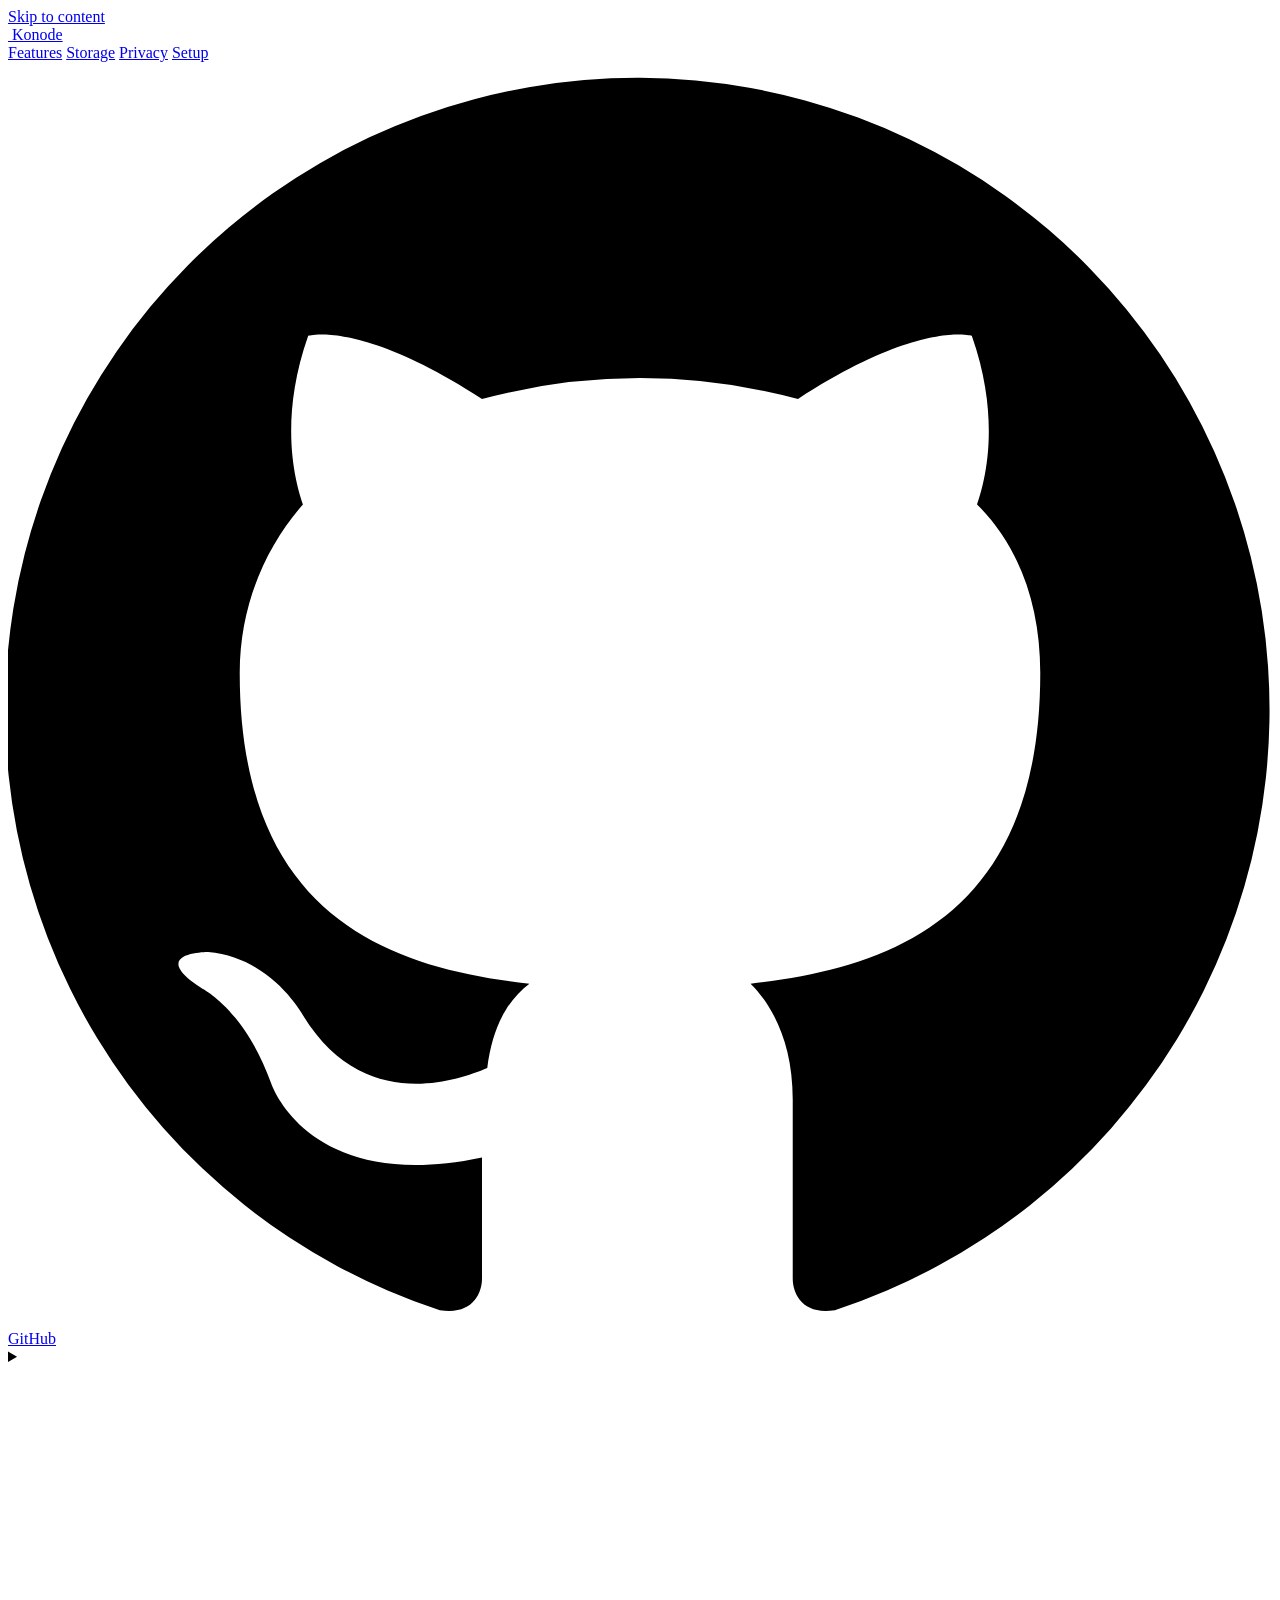
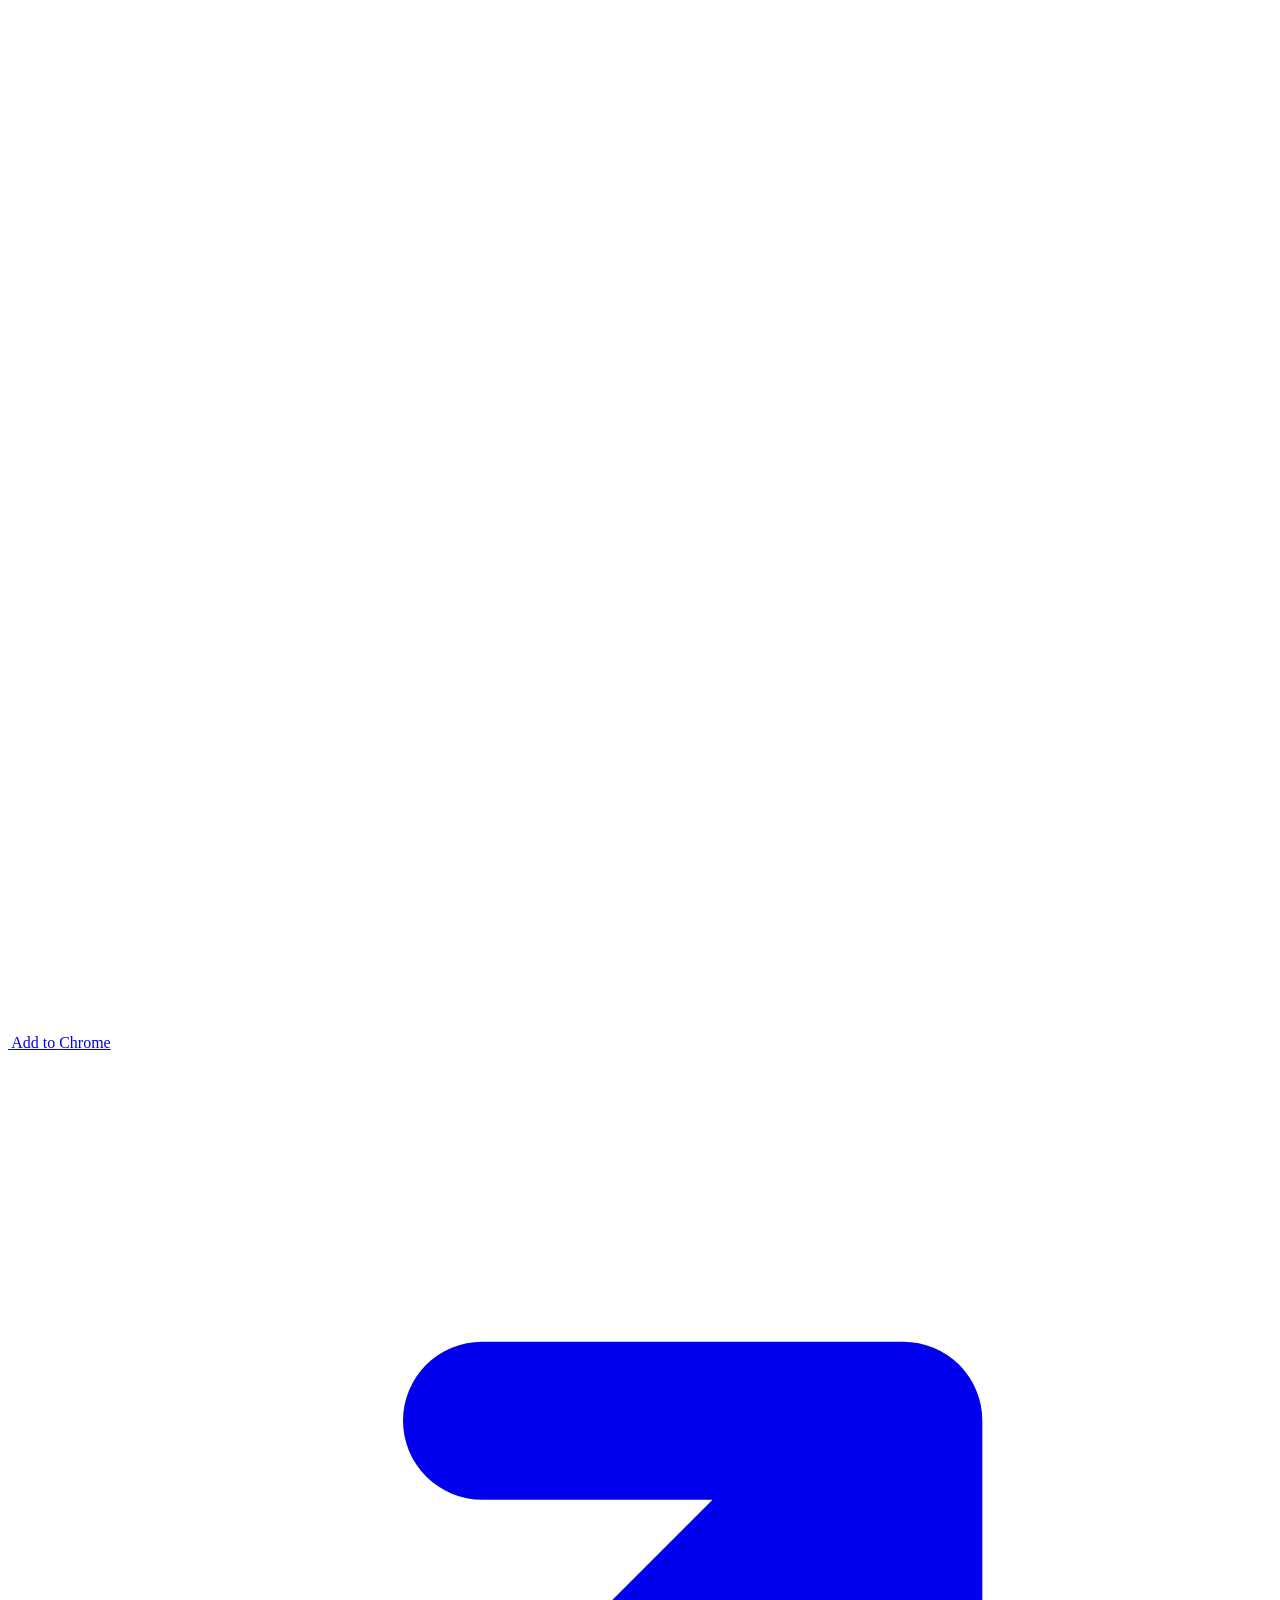
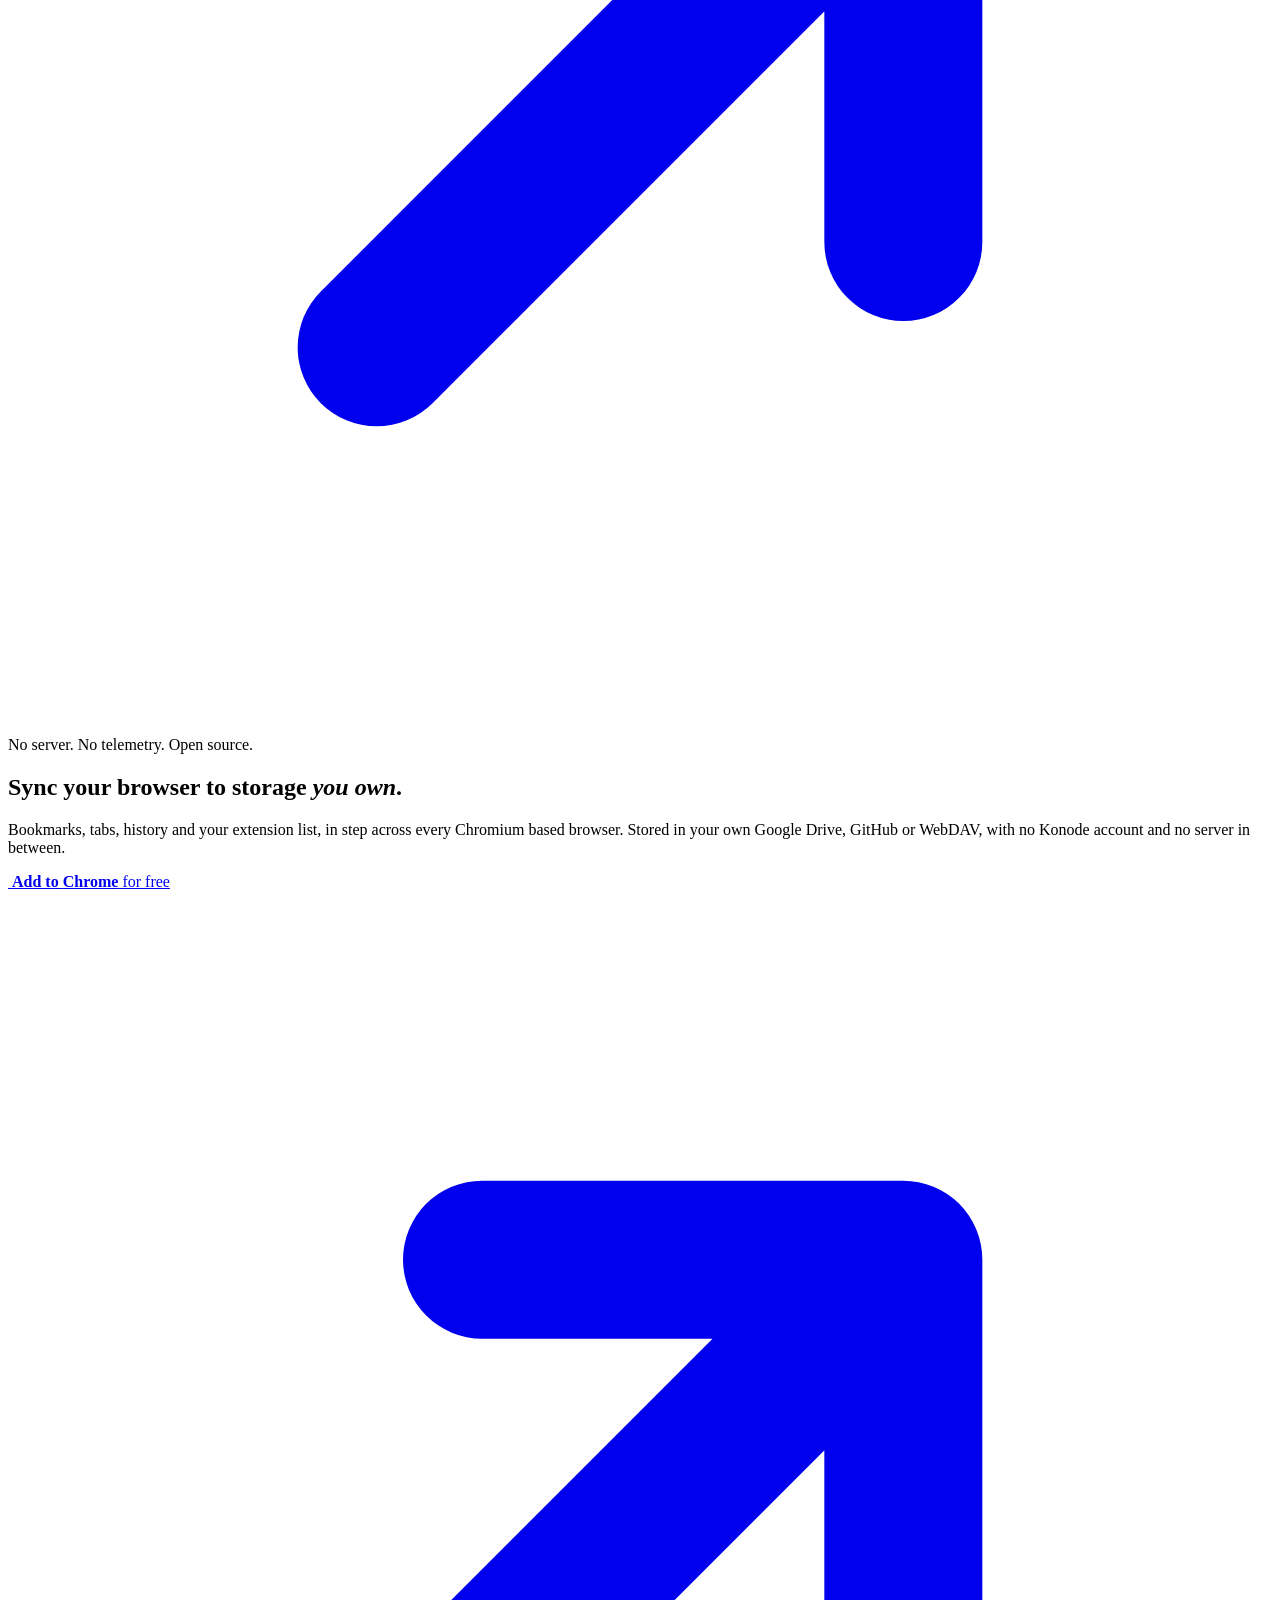
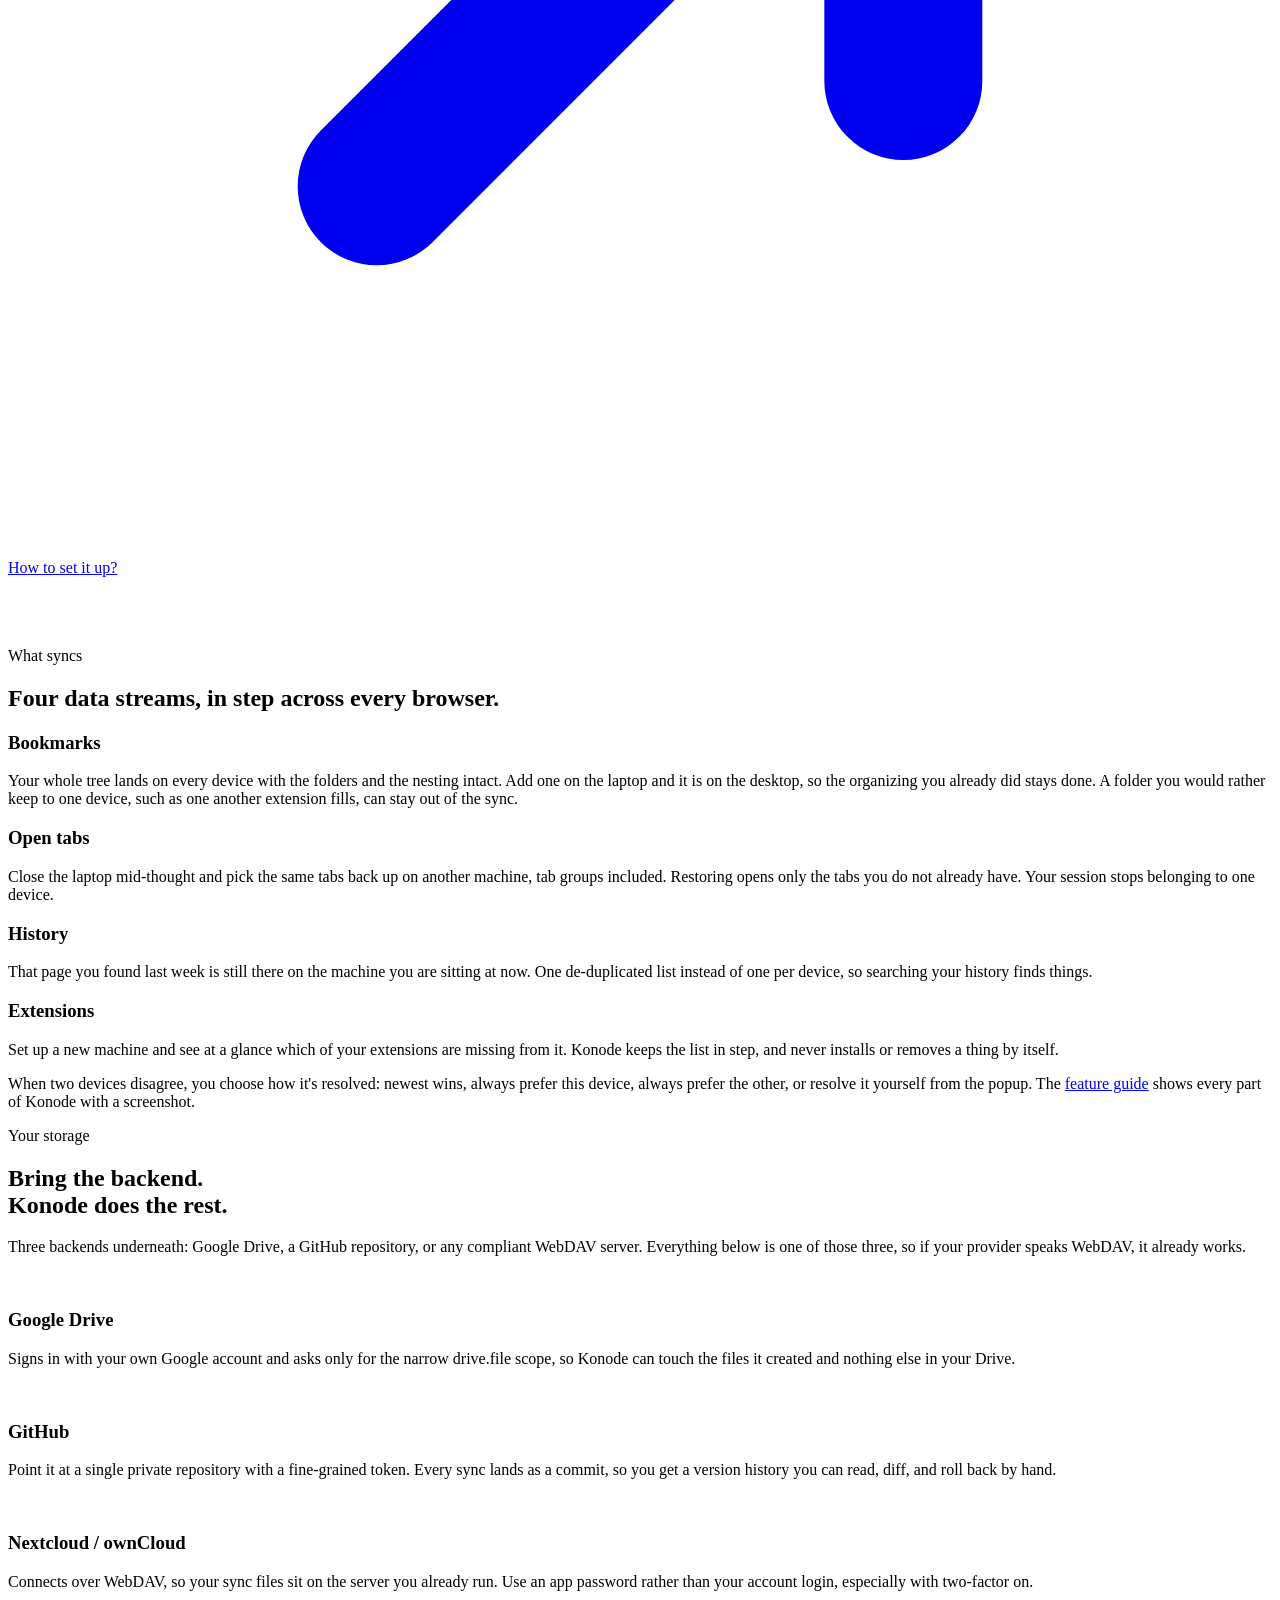
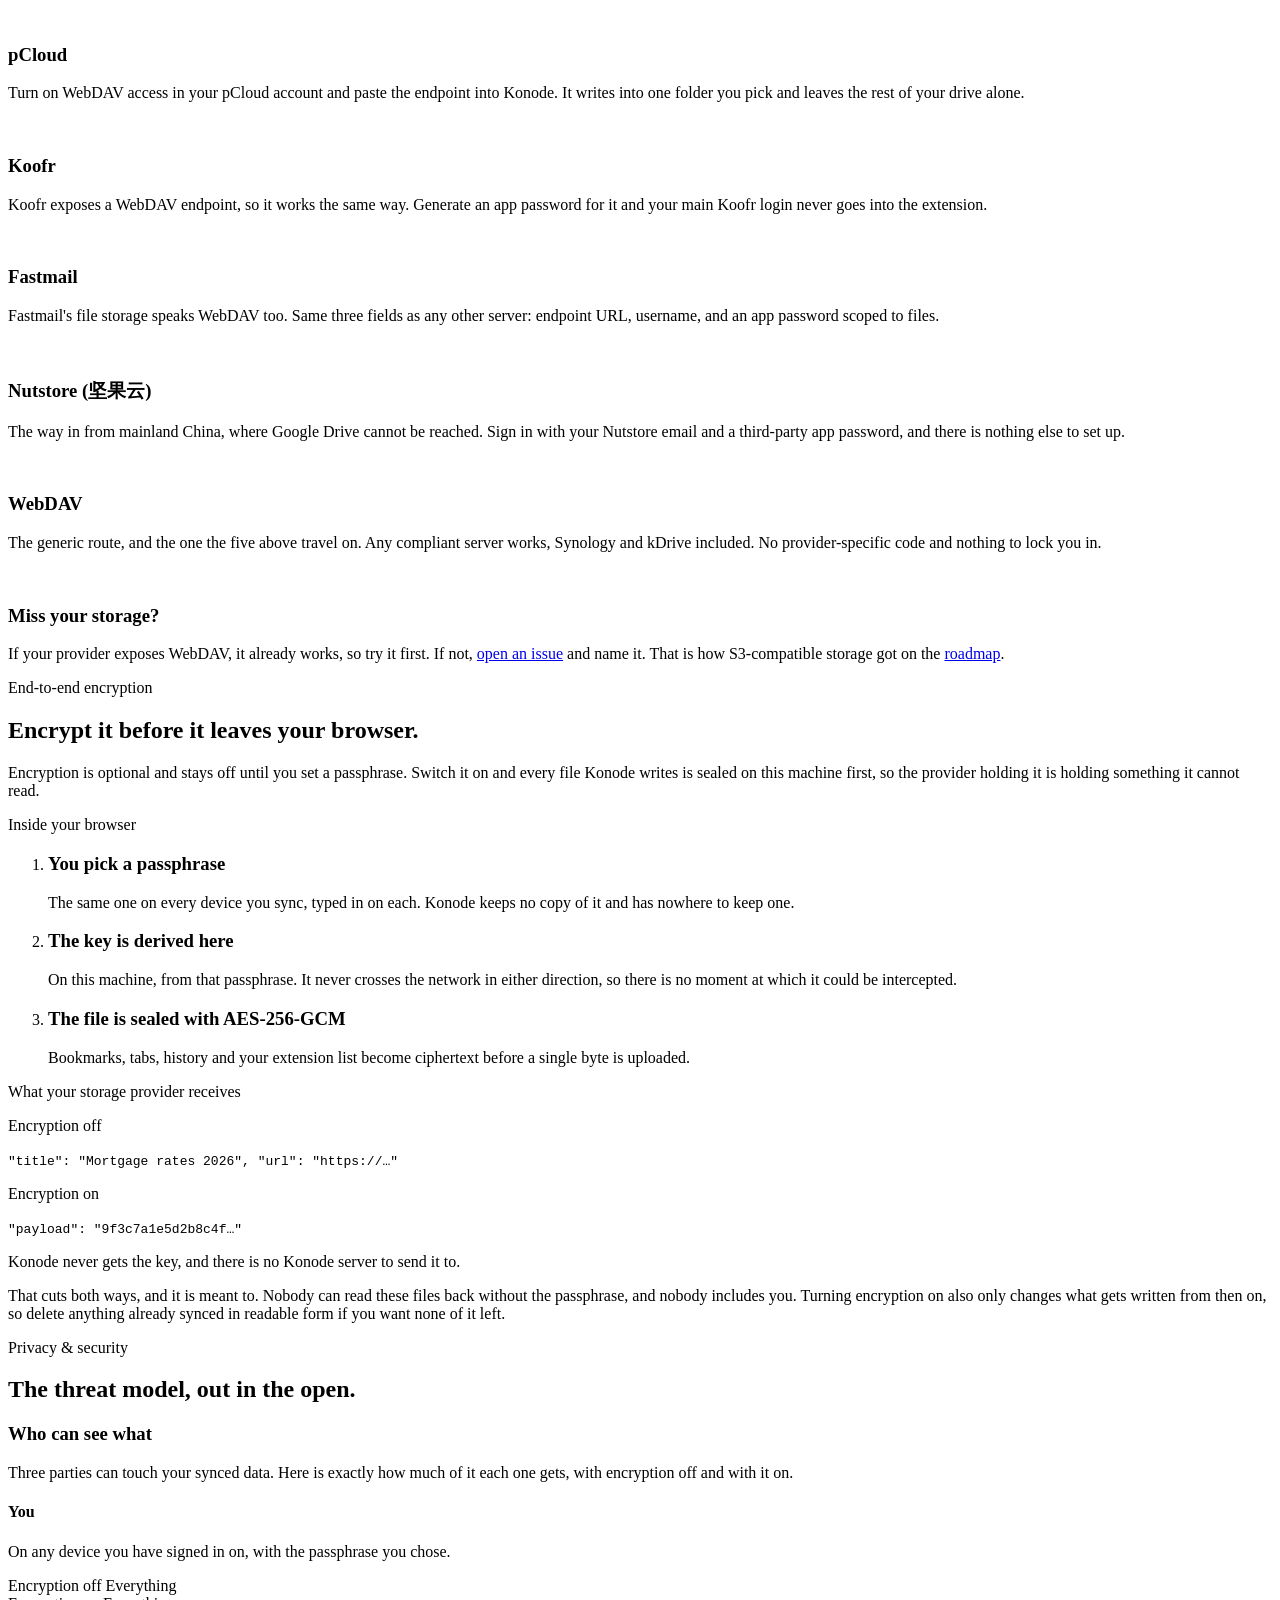
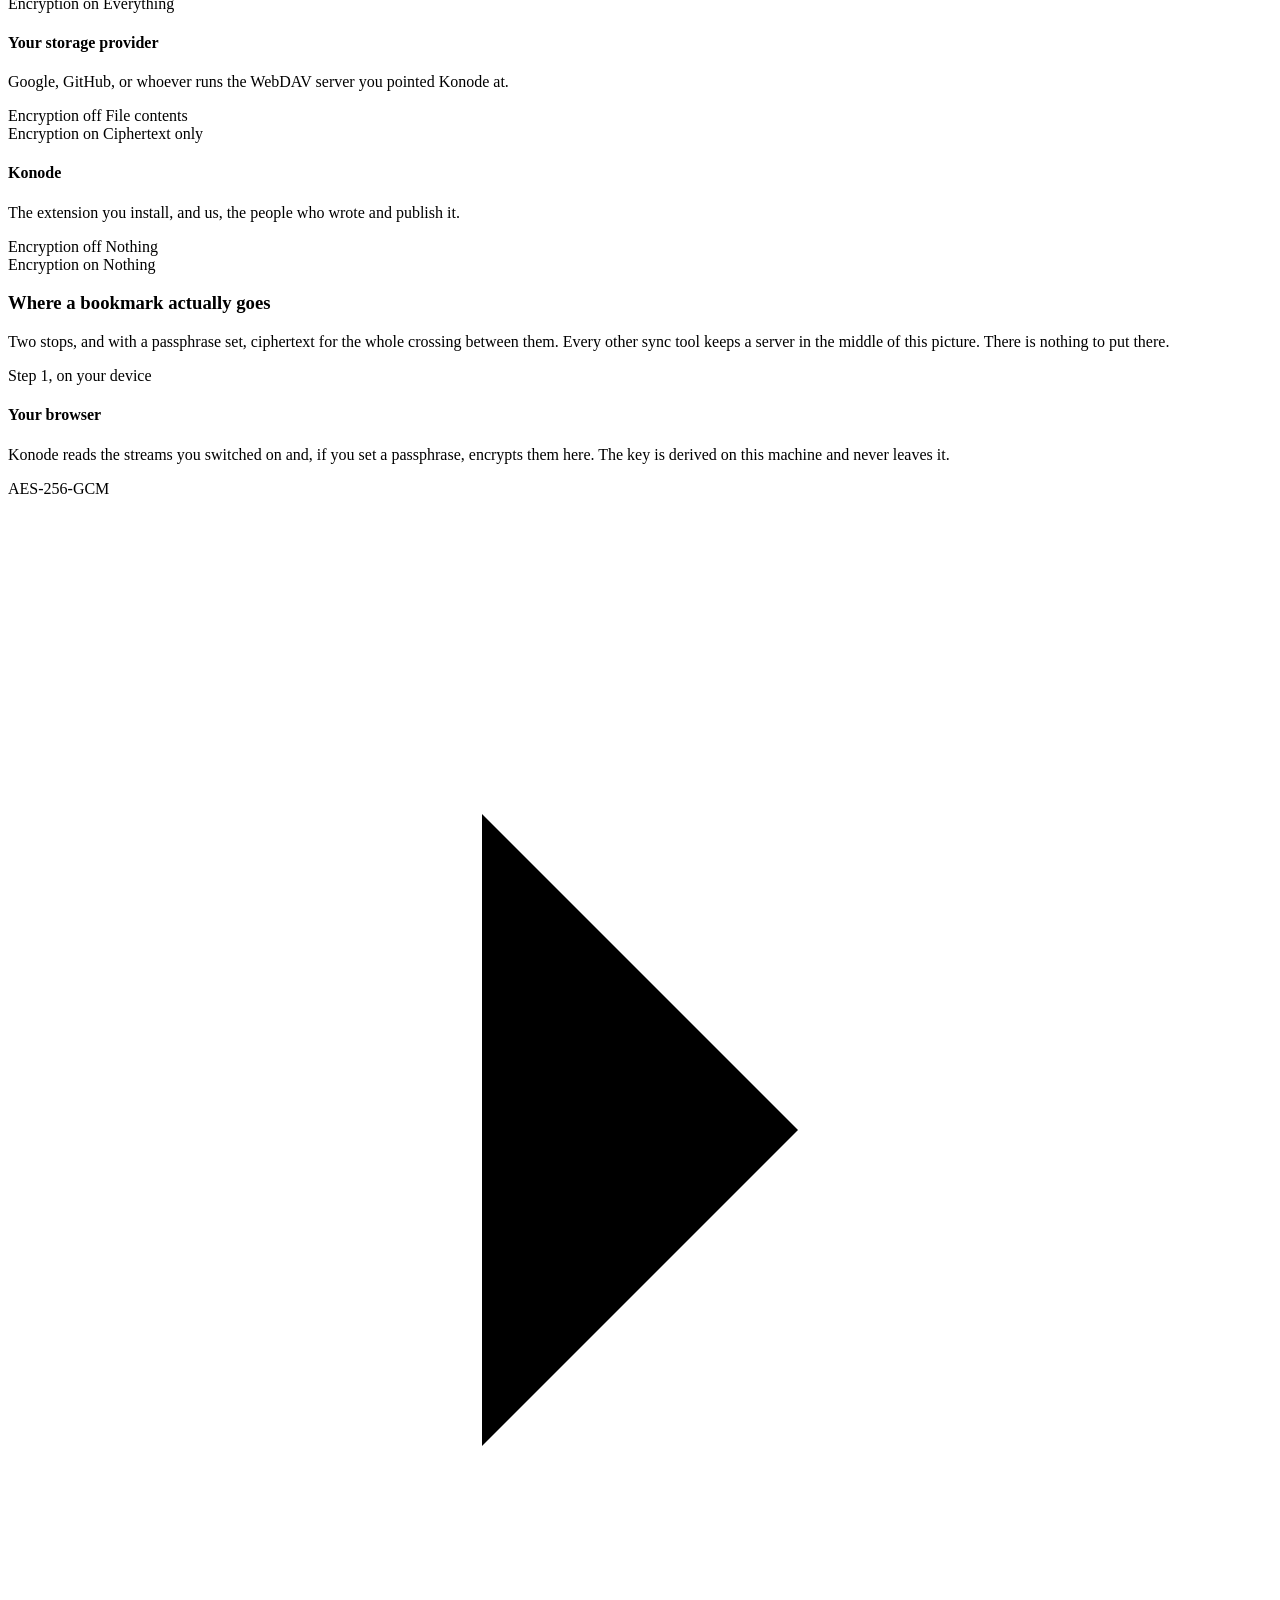
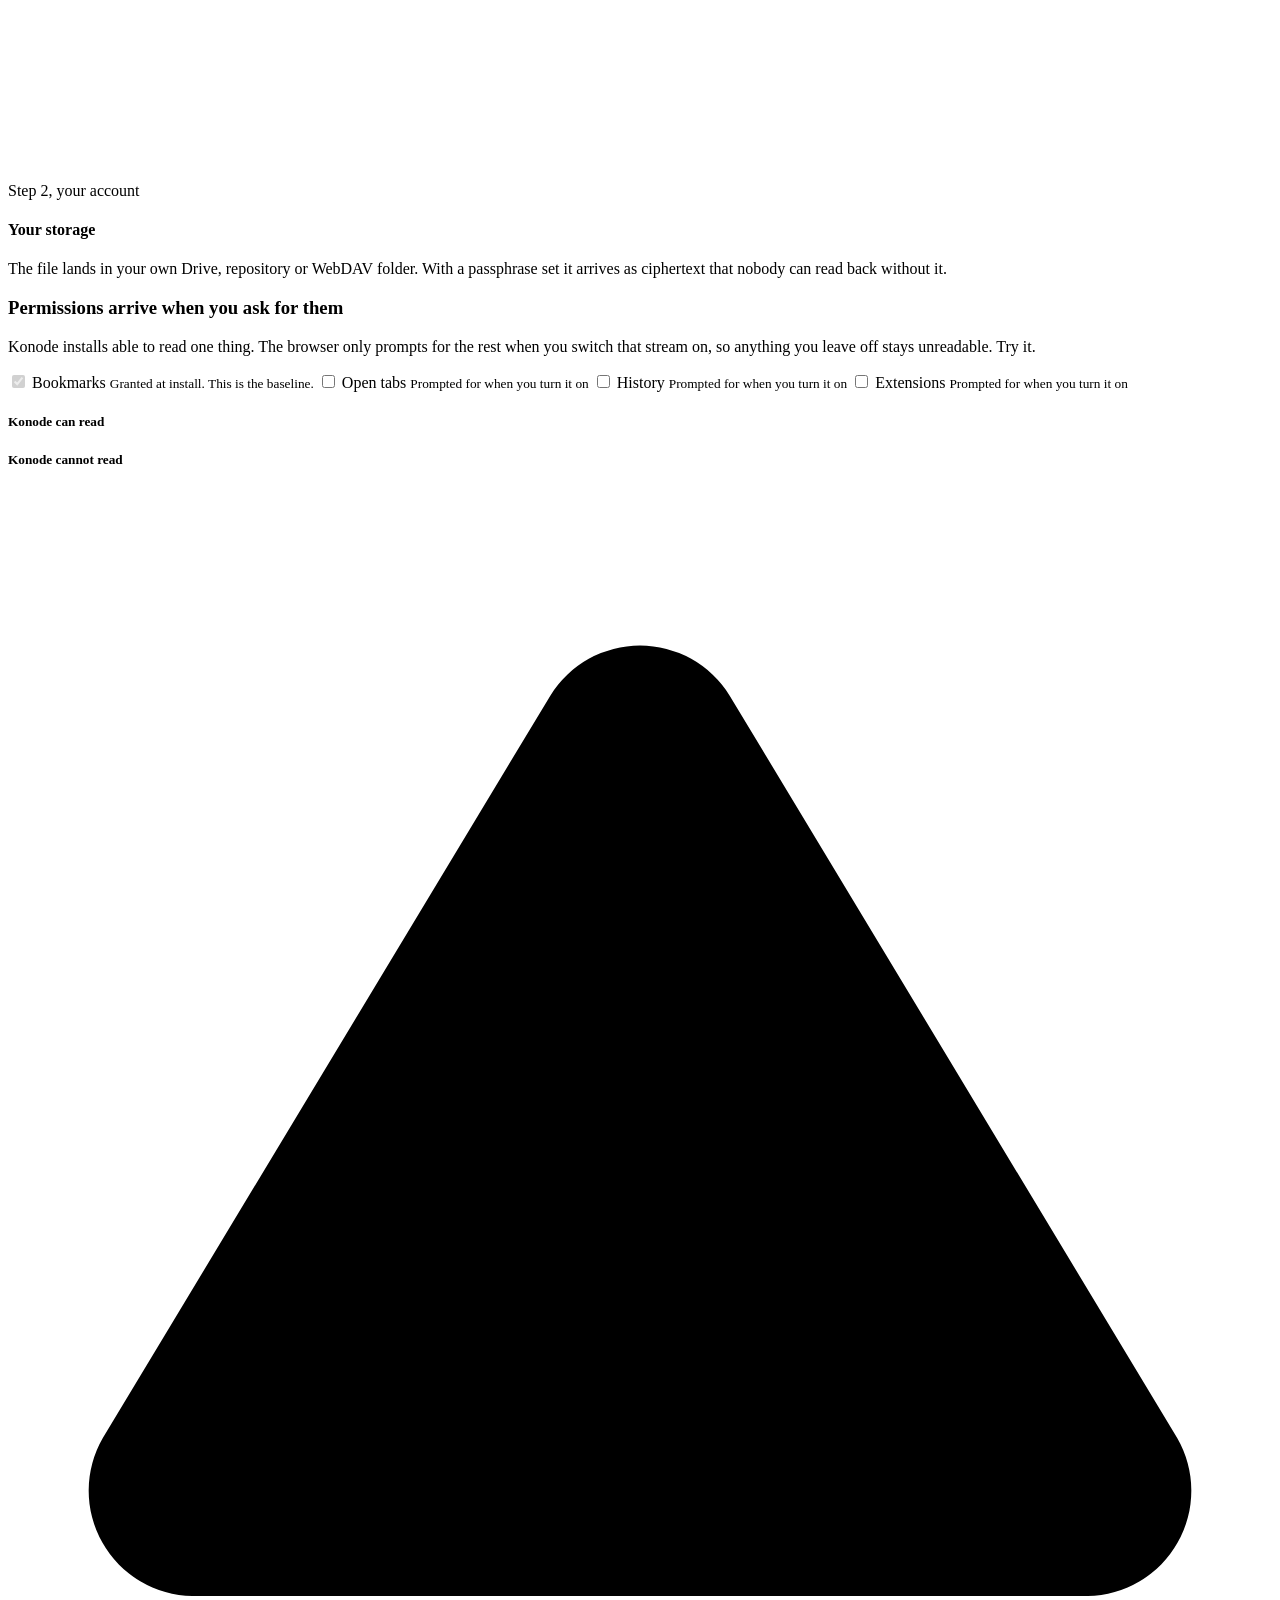
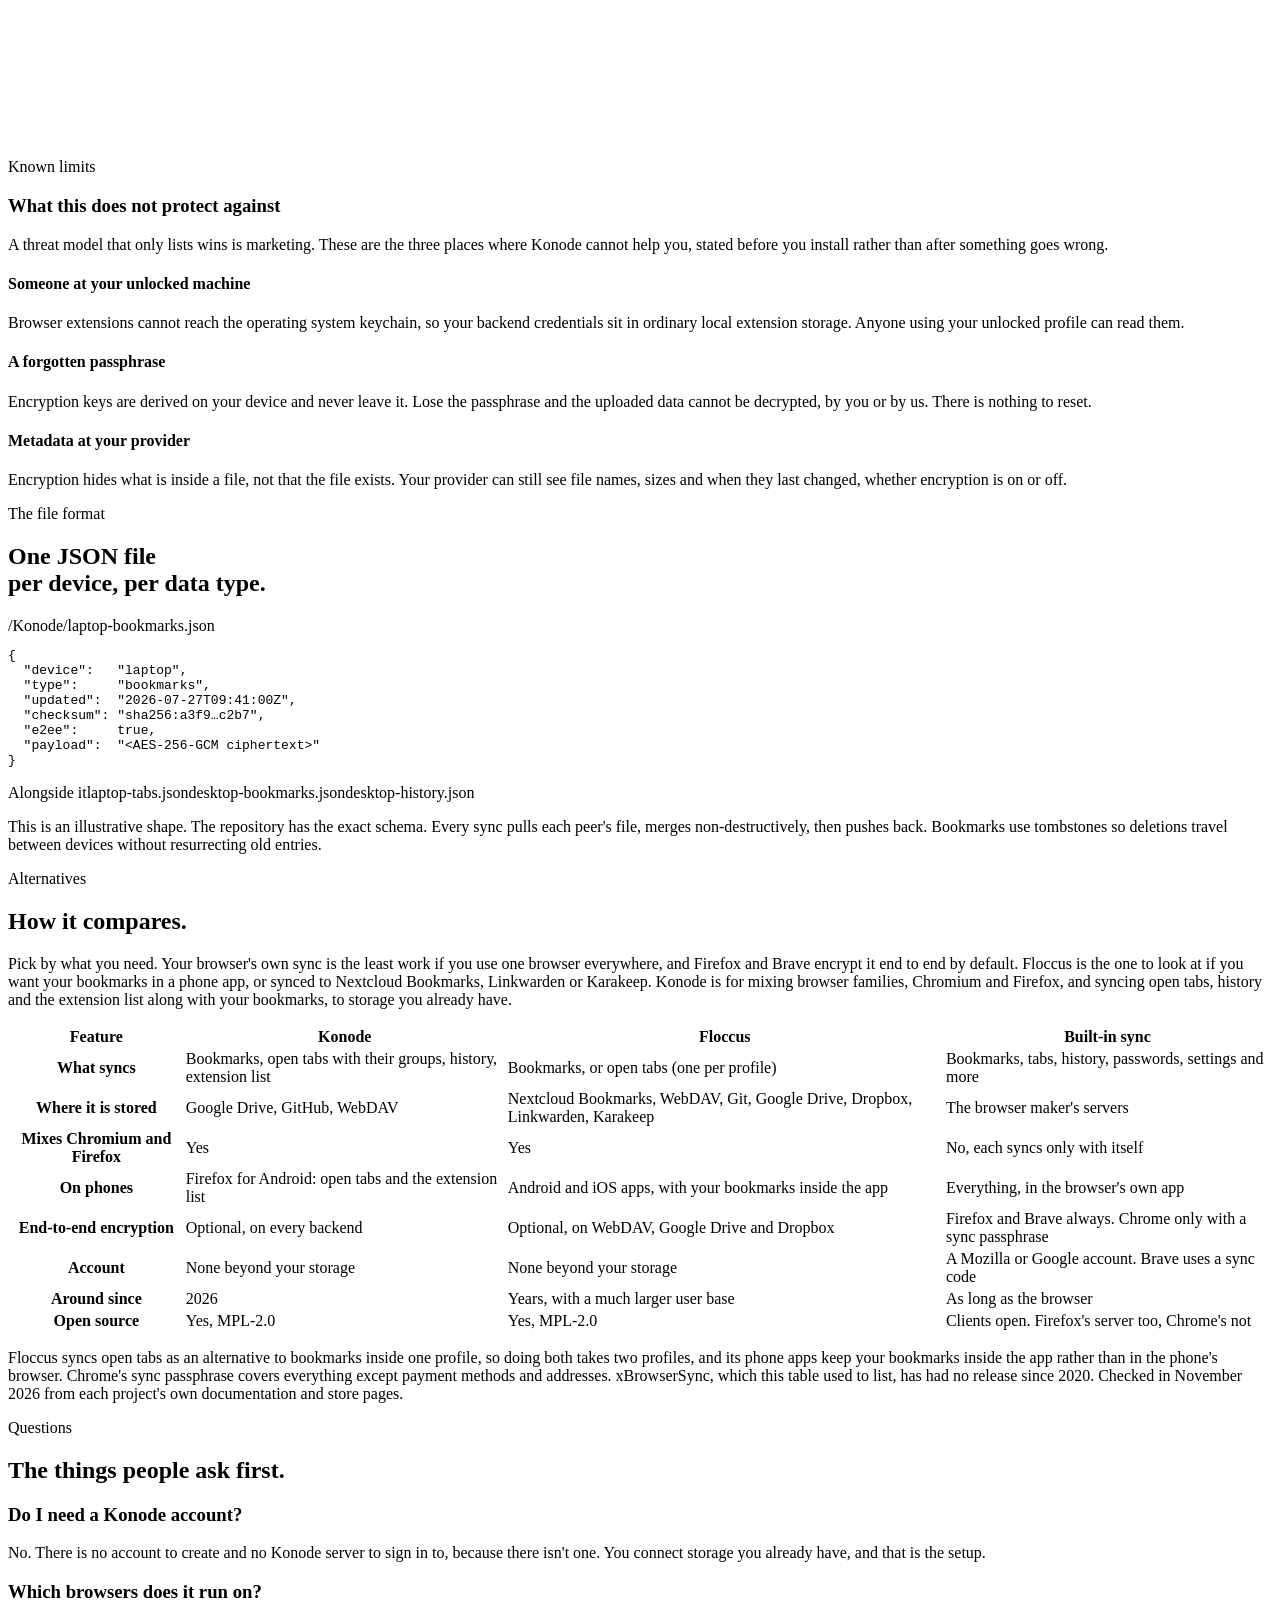
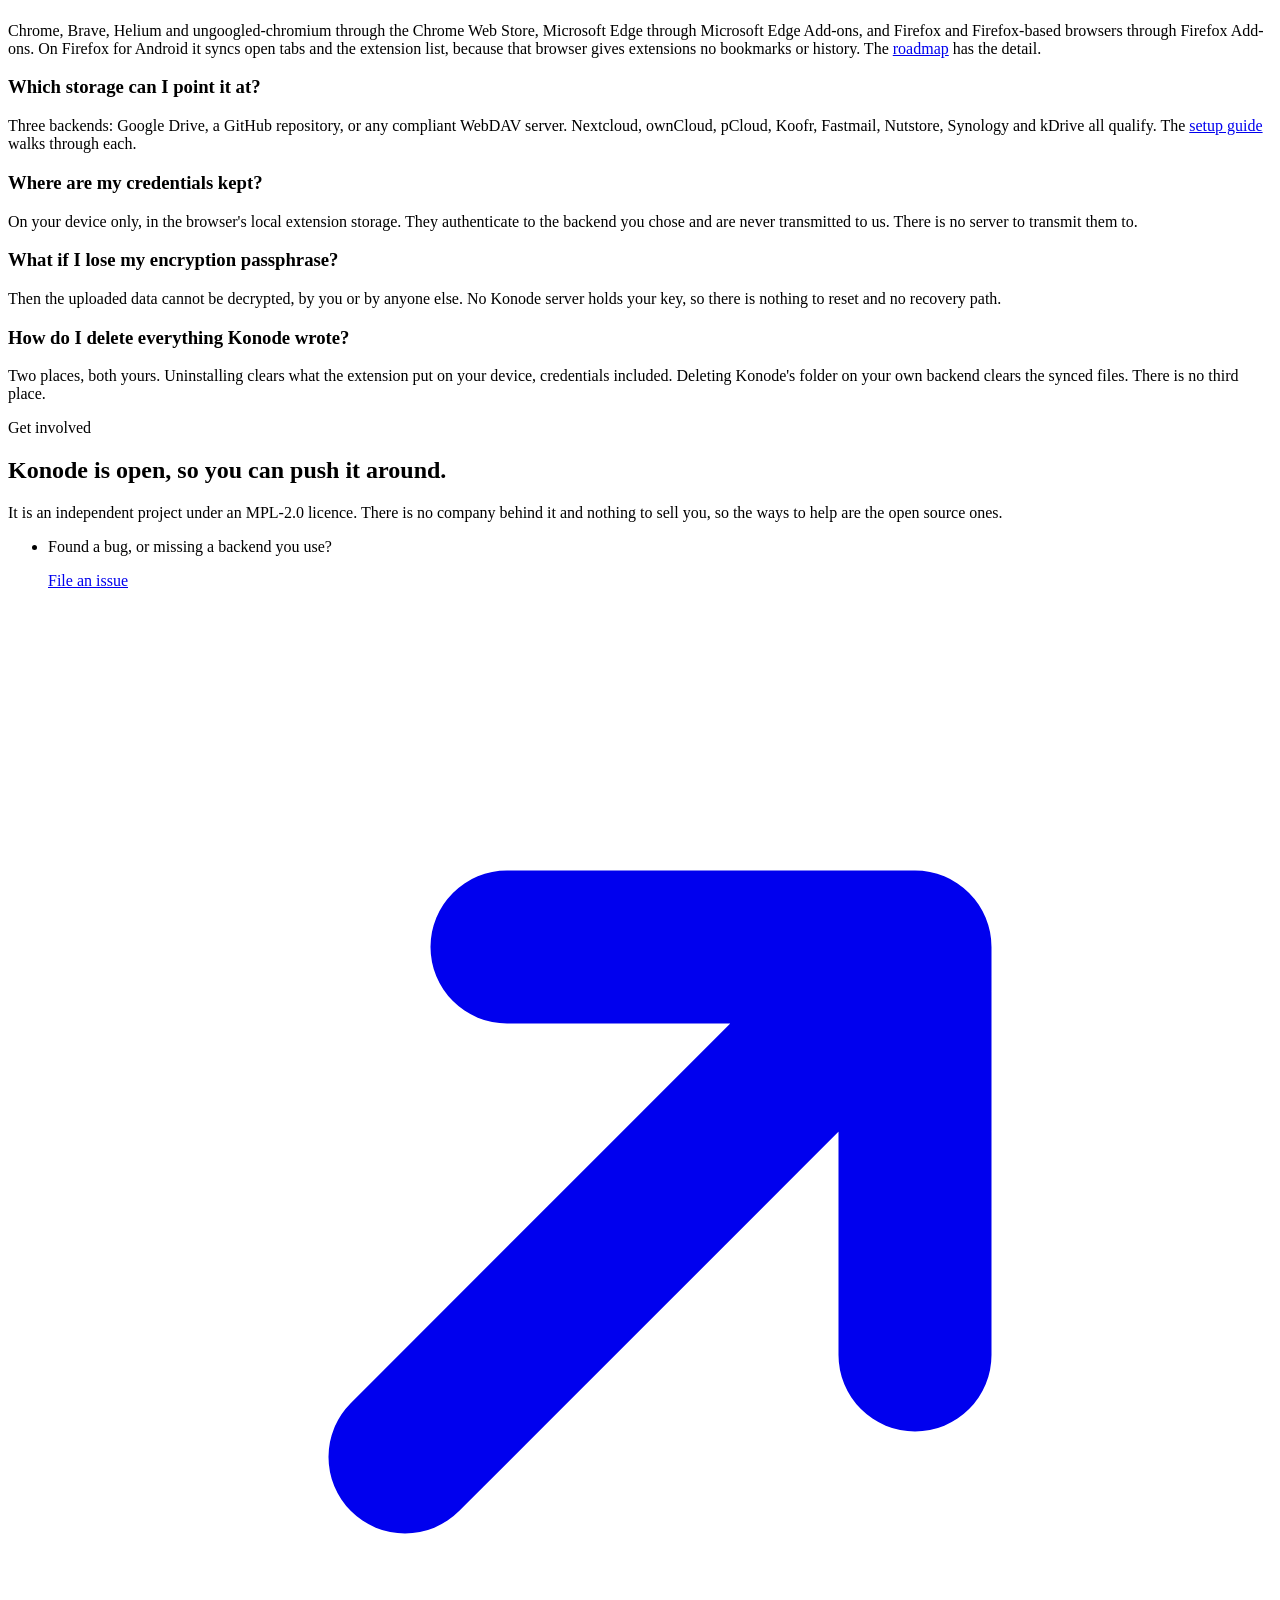
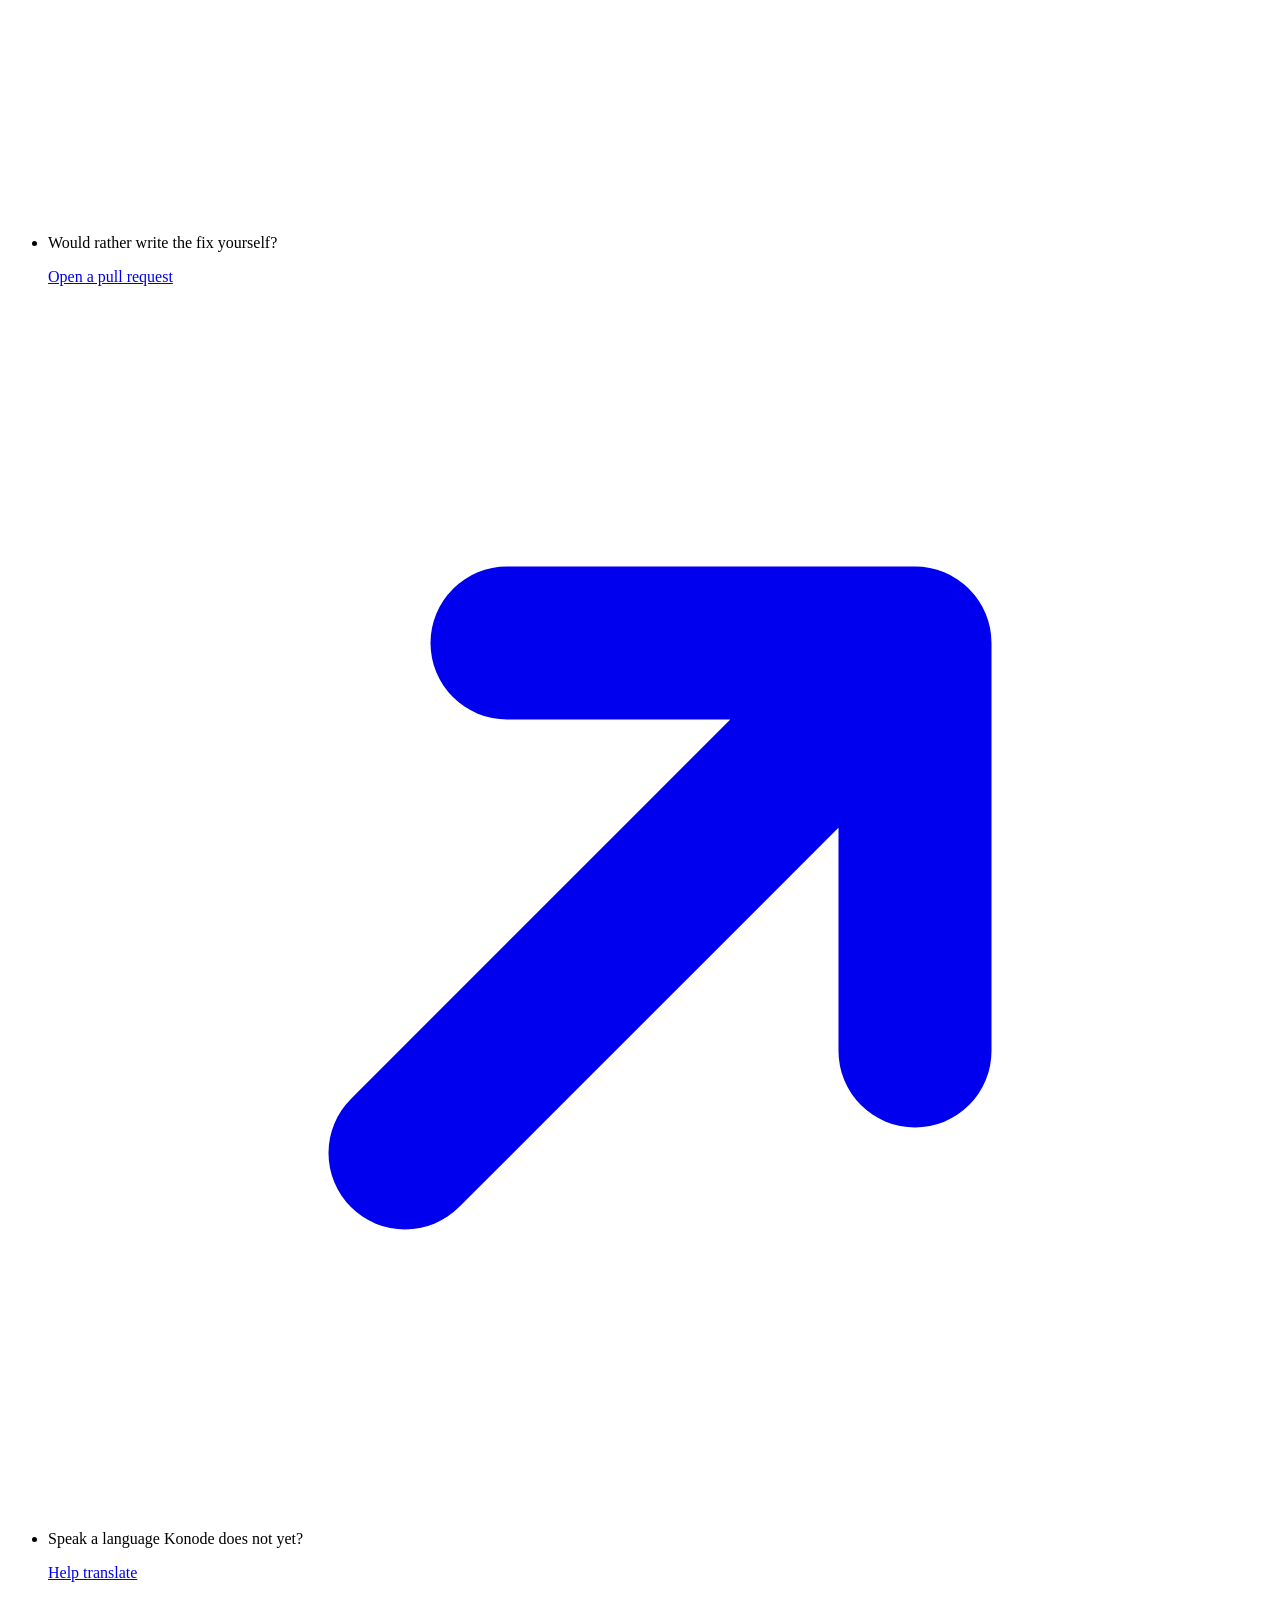
==== index.html @ ddb784b3 "feat(site): a browser compatibility page, generated from COMPATIBILITY.md compatibility.html shows, " ====
<!doctype html>
<html lang="en">
<head>
  <meta charset="utf-8" />
  <meta name="viewport" content="width=device-width, initial-scale=1" />
  <title>Konode | Privacy-first browser sync to your own storage</title>
  <meta name="description" content="Konode keeps bookmarks, open tabs, history and your extension list in step across every browser, stored in your own Google Drive, GitHub repo or WebDAV server. No server. No telemetry. Open source." />
  <link rel="canonical" href="https://konode.org/" />
  <link rel="icon" href="icon.svg?v=2" type="image/svg+xml" />
  <link rel="icon" href="icon128.png?v=2" sizes="128x128" />
  <link rel="apple-touch-icon" href="icon128.png?v=2" />
  <meta name="theme-color" content="#f7f8fa" />
  <link rel="preload" href="fonts/schibsted-grotesk-latin.woff2" as="font" type="font/woff2" crossorigin />
  <link rel="preload" href="fonts/jetbrains-mono-latin.woff2" as="font" type="font/woff2" crossorigin />
  <link rel="stylesheet" href="tokens.css?v=4" />
  <link rel="stylesheet" href="header.css?v=3" />
  <link rel="stylesheet" href="style.css?v=3" />

  <meta property="og:type" content="website" />
  <meta property="og:site_name" content="Konode" />
  <meta property="og:url" content="https://konode.org/" />
  <meta property="og:title" content="Konode | Privacy-first browser sync to your own storage" />
  <meta property="og:description" content="Bookmarks, tabs, history and extensions, synced across your browsers to your own Google Drive, GitHub or WebDAV. No server, no telemetry, open source." />
  <meta property="og:image" content="https://konode.org/og.png?v=1" />
  <meta property="og:image:width" content="1200" />
  <meta property="og:image:height" content="630" />
  <meta property="og:image:type" content="image/png" />
  <meta property="og:image:alt" content="Konode. Sync your browser to storage you own." />
  <meta name="twitter:card" content="summary_large_image" />

  <script type="application/ld+json">
  {
    "@context": "https://schema.org",
    "@type": "SoftwareApplication",
    "name": "Konode",
    "applicationCategory": "BrowserApplication",
    "operatingSystem": "Chrome, Brave, Edge, Chromium, Firefox",
    "description": "Browser extension that syncs bookmarks, open tabs, history, and the installed-extension list to storage you own: Google Drive, a GitHub repository, or any WebDAV server. No account, no server, no telemetry. Optional AES-256-GCM end-to-end encryption.",
    "url": "https://konode.org/",
    "downloadUrl": "https://chromewebstore.google.com/detail/konode/mmlfiiimnpnjcjhhbldenpcmnibedkfa",
    "license": "https://www.mozilla.org/en-US/MPL/2.0/",
    "isAccessibleForFree": true,
    "offers": { "@type": "Offer", "price": "0", "priceCurrency": "USD" },
    "author": { "@type": "Organization", "name": "Kōnabe Studio" }
  }
  </script>

  <script src="konode.js" defer></script>
</head>
<body>
  <a class="skip" href="#main">Skip to content</a>

  <header class="site-header">
    <a class="brand" href="/"><img src="icon.svg" alt="" /> Konode</a>

    <nav class="primary-nav" aria-label="Primary navigation">
      <a href="#features">Features</a>
      <a href="#storage">Storage</a>
      <a href="#privacy">Privacy</a>
      <a href="setup.html">Setup</a>
      <a href="https://github.com/konabe-studio/konode" target="_blank" rel="noopener noreferrer">
        <svg viewBox="0 0 24 24" aria-hidden="true"><path d="M12 .3a12 12 0 0 0-3.8 23.4c.6.1.8-.3.8-.6v-2.3c-3.3.7-4-1.4-4-1.4-.5-1.4-1.3-1.8-1.3-1.8-1.1-.7.1-.7.1-.7 1.2.1 1.8 1.2 1.8 1.2 1.1 1.8 2.8 1.3 3.5 1 .1-.8.4-1.3.8-1.6-2.7-.3-5.5-1.3-5.5-5.9 0-1.3.5-2.4 1.2-3.2-.1-.3-.5-1.5.1-3.2 0 0 1-.3 3.3 1.2a11.5 11.5 0 0 1 6 0c2.3-1.5 3.3-1.2 3.3-1.2.6 1.7.2 2.9.1 3.2.8.8 1.2 1.9 1.2 3.2 0 4.6-2.8 5.6-5.5 5.9.4.4.8 1.1.8 2.2v3.4c0 .3.2.7.8.6A12 12 0 0 0 12 .3Z"/></svg>
        GitHub
      </a>
    </nav>

    <details class="mobile-nav">
      <summary aria-label="Open navigation menu">
        <svg viewBox="0 0 24 24" fill="none" stroke-width="2" stroke-linecap="round" aria-hidden="true">
          <path d="M4 5h16" /><path d="M4 12h16" /><path d="M4 19h16" />
        </svg>
      </summary>
      <nav aria-label="Mobile navigation">
        <a class="m-install js-install" href="https://chromewebstore.google.com/detail/konode/mmlfiiimnpnjcjhhbldenpcmnibedkfa" target="_blank" rel="noopener noreferrer">Add to <span class="js-browser">Chrome</span> for free</a>
        <a href="#features">Features</a>
        <a href="#storage">Storage</a>
        <a href="#privacy">Privacy</a>
        <a href="features.html">Feature guide</a>
        <a href="setup.html">Setup</a>
        <a href="compatibility.html">Compatibility</a>
        <a href="#compare">Compare</a>
        <a href="#faq">FAQ</a>
        <a href="troubleshooting.html">Troubleshooting</a>
        <a href="roadmap.html">Roadmap</a>
        <a href="https://github.com/konabe-studio/konode" target="_blank" rel="noopener noreferrer">GitHub</a>
      </nav>
    </details>

    <a class="header-cta js-install"
       href="https://chromewebstore.google.com/detail/konode/mmlfiiimnpnjcjhhbldenpcmnibedkfa"
       target="_blank" rel="noopener noreferrer">
      <img class="js-browser-logo" src="assets/chrome.svg" alt="" />
      <span>Add to <span class="js-browser">Chrome</span></span>
      <svg class="ext" viewBox="0 0 16 16" fill="none" aria-hidden="true"><path d="M11.3333 10V4.66667H6M11.3333 4.66667L4.66667 11.3333" stroke="currentColor" stroke-width="2" stroke-linecap="round" stroke-linejoin="round"/></svg>
    </a>
  </header>

  <main id="main">

    <!-- ============================================================ hero -- -->
    <section class="hero">
      <div class="hero-grid" aria-hidden="true"></div>

      <div class="wrap">
        <div class="hero-copy">
          <p class="chip"><span class="dot"></span><span class="chip-text"><span>No server.</span> <span>No telemetry.</span> <span>Open source.</span></span></p>

          <div>
            <h1>Sync your browser to storage <em>you own</em>.</h1>
            <p class="hero-lead">
              Bookmarks, tabs, history and your extension list, in step across every
              <span class="js-browser-family">Chromium based</span> browser. Stored in
              your own Google Drive, GitHub or WebDAV, with no Konode account and no
              server in between.
            </p>
          </div>

          <div class="hero-actions">
            <a class="btn btn-primary js-install"
               href="https://chromewebstore.google.com/detail/konode/mmlfiiimnpnjcjhhbldenpcmnibedkfa"
               target="_blank" rel="noopener noreferrer">
              <img class="js-browser-logo" src="assets/chrome.svg" alt="" />
              <span><b>Add to <span class="js-browser">Chrome</span></b> for free</span>
              <svg class="ext" viewBox="0 0 16 16" fill="none" aria-hidden="true"><path d="M11.3333 10V4.66667H6M11.3333 4.66667L4.66667 11.3333" stroke="currentColor" stroke-width="2" stroke-linecap="round" stroke-linejoin="round"/></svg>
            </a>
            <a class="btn btn-secondary" href="setup.html">How to set it up?</a>
          </div>
        </div>
      </div>

      <!-- Dial plate. Three rings: big turns right, middle left, small right. -->
      <div class="dial" aria-hidden="true">
        <div class="ring ring-big">
          <span class="tile s1"><img src="assets/drive.svg" alt="" /></span>
          <span class="tile s2"><img src="assets/github.svg" alt="" /></span>
          <span class="tile s3"><img src="assets/nextcloud.svg" alt="" /></span>
          <span class="tile s4"><img src="assets/pcloud.svg" alt="" /></span>
          <span class="tile s5"><img src="assets/koofr.svg" alt="" /></span>
          <span class="tile s6"><img src="assets/fastmail.svg" alt="" /></span>
          <span class="tile s7"><img src="assets/webdav.svg" alt="" /></span>
          <span class="tile s8"><img src="icon.svg" alt="" /></span>
          <span class="tile s9"><img src="assets/drive.svg" alt="" /></span>
          <span class="tile s10"><img src="assets/github.svg" alt="" /></span>
          <span class="tile s11"><img src="assets/nextcloud.svg" alt="" /></span>
          <span class="tile s12"><img src="assets/pcloud.svg" alt="" /></span>
          <span class="tile s13"><img src="assets/koofr.svg" alt="" /></span>
          <span class="tile s14"><img src="assets/fastmail.svg" alt="" /></span>
          <span class="tile s15"><img src="assets/webdav.svg" alt="" /></span>
          <span class="tile s16"><img src="icon.svg" alt="" /></span>
        </div>

        <div class="ring ring-middle">
          <span class="tile s1"><img src="assets/pcloud.svg" alt="" /></span>
          <span class="tile s2"><img src="assets/webdav.svg" alt="" /></span>
          <span class="tile s3"><img src="icon.svg" alt="" /></span>
          <span class="tile s4"><img src="assets/drive.svg" alt="" /></span>
          <span class="tile s5"><img src="assets/fastmail.svg" alt="" /></span>
          <span class="tile s6"><img src="assets/github.svg" alt="" /></span>
          <span class="tile s7"><img src="assets/koofr.svg" alt="" /></span>
          <span class="tile s8"><img src="assets/nextcloud.svg" alt="" /></span>
          <span class="tile s9"><img src="assets/pcloud.svg" alt="" /></span>
          <span class="tile s10"><img src="assets/webdav.svg" alt="" /></span>
          <span class="tile s11"><img src="icon.svg" alt="" /></span>
          <span class="tile s12"><img src="assets/drive.svg" alt="" /></span>
          <span class="tile s13"><img src="assets/fastmail.svg" alt="" /></span>
          <span class="tile s14"><img src="assets/github.svg" alt="" /></span>
          <span class="tile s15"><img src="assets/koofr.svg" alt="" /></span>
          <span class="tile s16"><img src="assets/nextcloud.svg" alt="" /></span>
        </div>

        <div class="ring ring-small">
          <span class="tile s1"><img src="assets/koofr.svg" alt="" /></span>
          <span class="tile s2"><img src="icon.svg" alt="" /></span>
          <span class="tile s3"><img src="assets/fastmail.svg" alt="" /></span>
          <span class="tile s4"><img src="assets/webdav.svg" alt="" /></span>
          <span class="tile s5"><img src="assets/nextcloud.svg" alt="" /></span>
          <span class="tile s6"><img src="assets/drive.svg" alt="" /></span>
          <span class="tile s7"><img src="assets/pcloud.svg" alt="" /></span>
          <span class="tile s8"><img src="assets/github.svg" alt="" /></span>
          <span class="tile s9"><img src="assets/koofr.svg" alt="" /></span>
          <span class="tile s10"><img src="icon.svg" alt="" /></span>
          <span class="tile s11"><img src="assets/fastmail.svg" alt="" /></span>
          <span class="tile s12"><img src="assets/webdav.svg" alt="" /></span>
          <span class="tile s13"><img src="assets/nextcloud.svg" alt="" /></span>
          <span class="tile s14"><img src="assets/drive.svg" alt="" /></span>
          <span class="tile s15"><img src="assets/pcloud.svg" alt="" /></span>
          <span class="tile s16"><img src="assets/github.svg" alt="" /></span>
        </div>
      </div>
    </section>

    <!-- ======================================================== features -- -->
    <section class="section features" id="features">
      <div class="wrap">
        <div class="section-head">
          <p class="eyebrow">What syncs</p>
          <h2>Four data streams, in step across every browser.</h2>
        </div>

        <div class="hairline-grid">
          <div>
            <h3><span class="dot"></span> Bookmarks</h3>
            <p>Your whole tree lands on every device with the folders and the nesting intact. Add one on the laptop and it is on the desktop, so the organizing you already did stays done. A folder you would rather keep to one device, such as one another extension fills, can stay out of the sync.</p>
          </div>
          <div>
            <h3><span class="dot"></span> Open tabs</h3>
            <p>Close the laptop mid-thought and pick the same tabs back up on another machine, tab groups included. Restoring opens only the tabs you do not already have. Your session stops belonging to one device.</p>
          </div>
          <div>
            <h3><span class="dot"></span> History</h3>
            <p>That page you found last week is still there on the machine you are sitting at now. One de-duplicated list instead of one per device, so searching your history finds things.</p>
          </div>
          <div>
            <h3><span class="dot"></span> Extensions</h3>
            <p>Set up a new machine and see at a glance which of your extensions are missing from it. Konode keeps the list in step, and never installs or removes a thing by itself.</p>
          </div>
        </div>

        <p class="footnote">When two devices disagree, you choose how it's resolved: newest wins, always prefer this device, always prefer the other, or resolve it yourself from the popup. The <a href="features.html">feature guide</a> shows every part of Konode with a screenshot.</p>
      </div>
    </section>

    <!-- ======================================================== storages -- -->
    <section class="panel panel-light" id="storage">
      <div class="wrap">
        <div class="section-head">
          <p class="eyebrow">Your storage</p>
          <h2>Bring the backend.<br />Konode does the rest.</h2>
        </div>

        <p class="section-lead">
          Three backends underneath: Google Drive, a GitHub repository, or any compliant
          WebDAV server. Everything below is one of those three, so if your provider
          speaks WebDAV, it already works.
        </p>

        <div class="card-grid">
          <div class="card">
            <span class="card-icon"><img src="assets/drive.svg" alt="" /></span>
            <div>
              <h3>Google Drive</h3>
              <p>Signs in with your own Google account and asks only for the narrow drive.file scope, so Konode can touch the files it created and nothing else in your Drive.</p>
            </div>
          </div>
          <div class="card">
            <span class="card-icon"><img src="assets/github.svg" alt="" /></span>
            <div>
              <h3>GitHub</h3>
              <p>Point it at a single private repository with a fine-grained token. Every sync lands as a commit, so you get a version history you can read, diff, and roll back by hand.</p>
            </div>
          </div>
          <div class="card">
            <span class="card-icon"><img src="assets/nextcloud.svg" alt="" /></span>
            <div>
              <h3>Nextcloud / ownCloud</h3>
              <p>Connects over WebDAV, so your sync files sit on the server you already run. Use an app password rather than your account login, especially with two-factor on.</p>
            </div>
          </div>
          <div class="card">
            <span class="card-icon"><img src="assets/pcloud.svg" alt="" /></span>
            <div>
              <h3>pCloud</h3>
              <p>Turn on WebDAV access in your pCloud account and paste the endpoint into Konode. It writes into one folder you pick and leaves the rest of your drive alone.</p>
            </div>
          </div>
          <div class="card">
            <span class="card-icon"><img src="assets/koofr.svg" alt="" /></span>
            <div>
              <h3>Koofr</h3>
              <p>Koofr exposes a WebDAV endpoint, so it works the same way. Generate an app password for it and your main Koofr login never goes into the extension.</p>
            </div>
          </div>
          <div class="card">
            <span class="card-icon"><img src="assets/fastmail.svg" alt="" /></span>
            <div>
              <h3>Fastmail</h3>
              <p>Fastmail's file storage speaks WebDAV too. Same three fields as any other server: endpoint URL, username, and an app password scoped to files.</p>
            </div>
          </div>
          <div class="card">
            <span class="card-icon"><img src="assets/nutstore.svg" alt="" /></span>
            <div>
              <h3>Nutstore (坚果云)</h3>
              <p>The way in from mainland China, where Google Drive cannot be reached. Sign in with your Nutstore email and a third-party app password, and there is nothing else to set up.</p>
            </div>
          </div>
          <div class="card">
            <span class="card-icon"><img src="assets/webdav.svg" alt="" /></span>
            <div>
              <h3>WebDAV</h3>
              <p>The generic route, and the one the five above travel on. Any compliant server works, Synology and kDrive included. No provider-specific code and nothing to lock you in.</p>
            </div>
          </div>
          <div class="card card-dark">
            <span class="card-icon"><img src="assets/question.svg" alt="" /></span>
            <div>
              <h3>Miss your storage?</h3>
              <p>If your provider exposes WebDAV, it already works, so try it first. If not, <a href="https://github.com/konabe-studio/konode/issues/new" target="_blank" rel="noopener noreferrer">open an issue</a> and name it. That is how S3-compatible storage got on the <a href="roadmap.html">roadmap</a>.</p>
            </div>
          </div>
        </div>
      </div>
    </section>

    <!-- ====================================================== encryption -- -->
    <section class="section e2ee" id="encryption">
      <div class="wrap">
        <div class="section-head">
          <p class="eyebrow">End-to-end encryption</p>
          <h2>Encrypt it before it leaves your browser.</h2>
        </div>

        <p class="section-lead">
          Encryption is optional and stays off until you set a passphrase. Switch it on
          and every file Konode writes is sealed on this machine first, so the provider
          holding it is holding something it cannot read.
        </p>

        <div class="e2ee-stage">
          <div class="e2ee-device">
            <p class="e2ee-tag">Inside your browser</p>
            <ol class="e2ee-steps">
              <li>
                <h3>You pick a passphrase</h3>
                <p>The same one on every device you sync, typed in on each. Konode keeps no copy of it and has nowhere to keep one.</p>
              </li>
              <li>
                <h3>The key is derived here</h3>
                <p>On this machine, from that passphrase. It never crosses the network in either direction, so there is no moment at which it could be intercepted.</p>
              </li>
              <li>
                <h3>The file is sealed with AES-256-GCM</h3>
                <p>Bookmarks, tabs, history and your extension list become ciphertext before a single byte is uploaded.</p>
              </li>
            </ol>
          </div>

          <div class="e2ee-out">
            <p class="e2ee-tag">What your storage provider receives</p>

            <div class="e2ee-sample">
              <p class="e2ee-sample-tag">Encryption off</p>
              <code>"title": "Mortgage rates 2026", "url": "https://…"</code>
            </div>

            <div class="e2ee-sample e2ee-sample-on">
              <p class="e2ee-sample-tag">Encryption on</p>
              <code>"payload": "9f3c7a1e5d2b8c4f…"</code>
            </div>

            <p class="e2ee-claim">Konode never gets the key, and there is no Konode server to send it to.</p>
          </div>
        </div>

        <p class="footnote">
          That cuts both ways, and it is meant to. Nobody can read these files back
          without the passphrase, and nobody includes you. Turning encryption on also
          only changes what gets written from then on, so delete anything already synced
          in readable form if you want none of it left.
        </p>
      </div>
    </section>

    <!-- ========================================================= privacy -- -->
    <section class="section pd" id="privacy">
      <div class="wrap">

        <div class="section-head">
          <p class="eyebrow">Privacy &amp; security</p>
          <h2>The threat model, out in the open.</h2>
        </div>

        <!-- ============================================ 1. who sees what -->
        <div class="pd-block">
          <h3 class="pd-h3">Who can see what</h3>
          <p class="pd-sub">Three parties can touch your synced data. Here is exactly how much of it each one gets, with encryption off and with it on.</p>

          <div class="pd-actors">
            <article class="pd-actor">
              <h4>You</h4>
              <p>On any device you have signed in on, with the passphrase you chose.</p>
              <div class="pd-state">
                <span class="pd-state-label">Encryption off</span>
                <span class="pd-state-value">Everything
                  <span class="pd-pips" aria-hidden="true"><i class="on"></i><i class="on"></i><i class="on"></i></span>
                </span>
              </div>
              <div class="pd-state">
                <span class="pd-state-label">Encryption on</span>
                <span class="pd-state-value">Everything
                  <span class="pd-pips" aria-hidden="true"><i class="on"></i><i class="on"></i><i class="on"></i></span>
                </span>
              </div>
            </article>

            <article class="pd-actor">
              <h4>Your storage provider</h4>
              <p>Google, GitHub, or whoever runs the WebDAV server you pointed Konode at.</p>
              <div class="pd-state">
                <span class="pd-state-label">Encryption off</span>
                <span class="pd-state-value">File contents
                  <span class="pd-pips" aria-hidden="true"><i class="on"></i><i class="on"></i><i class="on"></i></span>
                </span>
              </div>
              <div class="pd-state">
                <span class="pd-state-label">Encryption on</span>
                <span class="pd-state-value">Ciphertext only
                  <span class="pd-pips" aria-hidden="true"><i class="on"></i><i></i><i></i></span>
                </span>
              </div>
            </article>

            <article class="pd-actor pd-actor-us">
              <h4>Konode</h4>
              <p>The extension you install, and us, the people who wrote and publish it.</p>
              <div class="pd-state">
                <span class="pd-state-label">Encryption off</span>
                <span class="pd-state-value">Nothing
                  <span class="pd-pips" aria-hidden="true"><i></i><i></i><i></i></span>
                </span>
              </div>
              <div class="pd-state">
                <span class="pd-state-label">Encryption on</span>
                <span class="pd-state-value">Nothing
                  <span class="pd-pips" aria-hidden="true"><i></i><i></i><i></i></span>
                </span>
              </div>
            </article>
          </div>
        </div>

        <!-- ========================================== 2. where data goes -->
        <div class="pd-block">
          <h3 class="pd-h3">Where a bookmark actually goes</h3>
          <p class="pd-sub">Two stops, and with a passphrase set, ciphertext for the whole crossing between them. Every other sync tool keeps a server in the middle of this picture. There is nothing to put there.</p>

          <div class="pd-path">
            <article class="pd-node">
              <p class="pd-node-tag">Step 1, on your device</p>
              <h4>Your browser</h4>
              <p>Konode reads the streams you switched on and, if you set a passphrase, encrypts them here. The key is derived on this machine and never leaves it.</p>
            </article>

            <div class="pd-link">
              <span class="pd-link-line"></span>
              <span class="pd-seal">AES-256-GCM</span>
              <span class="pd-link-line"></span>
              <svg viewBox="0 0 24 24" aria-hidden="true"><path d="m9 6 6 6-6 6" /></svg>
              <span class="pd-track" aria-hidden="true"><i class="pd-packet"></i></span>
            </div>

            <article class="pd-node">
              <p class="pd-node-tag">Step 2, your account</p>
              <h4>Your storage</h4>
              <p>The file lands in your own Drive, repository or WebDAV folder. With a passphrase set it arrives as ciphertext that nobody can read back without it.</p>
            </article>
          </div>
        </div>

        <!-- ============================================= 3. permissions -->
        <div class="pd-block">
          <h3 class="pd-h3">Permissions arrive when you ask for them</h3>
          <p class="pd-sub">Konode installs able to read one thing. The browser only prompts for the rest when you switch that stream on, so anything you leave off stays unreadable. Try it.</p>

          <form class="pd-perms" data-perm-demo>
            <div class="pd-switches">
              <label class="pd-switch">
                <input type="checkbox" value="bookmarks" checked disabled />
                <span>Bookmarks <small>Granted at install. This is the baseline.</small></span>
              </label>
              <label class="pd-switch">
                <input type="checkbox" value="tabs" />
                <span>Open tabs <small>Prompted for when you turn it on</small></span>
              </label>
              <label class="pd-switch">
                <input type="checkbox" value="history" />
                <span>History <small>Prompted for when you turn it on</small></span>
              </label>
              <label class="pd-switch">
                <input type="checkbox" value="extensions" />
                <span>Extensions <small>Prompted for when you turn it on</small></span>
              </label>
            </div>

            <div class="pd-readout" aria-live="polite">
              <h5>Konode can read</h5>
              <ul class="pd-can" data-can></ul>
              <h5>Konode cannot read</h5>
              <ul class="pd-cannot" data-cannot></ul>
            </div>
          </form>
        </div>

        <!-- ================================================== 4. limits -->
        <div class="pd-block">
          <div class="pd-limits">
            <p class="pd-limits-head">
              <svg viewBox="0 0 24 24" aria-hidden="true">
                <path d="M10.3 3.9 1.8 18a2 2 0 0 0 1.7 3h17a2 2 0 0 0 1.7-3L13.7 3.9a2 2 0 0 0-3.4 0Z" />
                <path d="M12 9v4" /><path d="M12 17h.01" />
              </svg>
              Known limits
            </p>
            <div class="pd-limits-body">
              <h3>What this does not protect against</h3>
              <p>A threat model that only lists wins is marketing. These are the three places where Konode cannot help you, stated before you install rather than after something goes wrong.</p>
              <div class="pd-limit-list">
              <div class="pd-limit">
                <h4>Someone at your unlocked machine</h4>
                <p>Browser extensions cannot reach the operating system keychain, so your backend credentials sit in ordinary local extension storage. Anyone using your unlocked profile can read them.</p>
              </div>
              <div class="pd-limit">
                <h4>A forgotten passphrase</h4>
                <p>Encryption keys are derived on your device and never leave it. Lose the passphrase and the uploaded data cannot be decrypted, by you or by us. There is nothing to reset.</p>
              </div>
              <div class="pd-limit">
                <h4>Metadata at your provider</h4>
                <p>Encryption hides what is inside a file, not that the file exists. Your provider can still see file names, sizes and when they last changed, whether encryption is on or off.</p>
                </div>
              </div>
            </div>
          </div>
        </div>

      </div>
    </section>

    <!-- ============================================================ code -- -->
    <section class="panel panel-dark code">
      <div class="wrap">
        <div class="section-head">
          <p class="eyebrow">The file format</p>
          <h2>One JSON file<br />per device, per data type.</h2>
        </div>

        <div class="code-window">
          <div class="code-bar">
            <i></i><i></i><i></i>
            <span>/Konode/laptop-bookmarks.json</span>
          </div>
          <pre><code>{
  <span class="k">"device":</span>   <span class="v">"laptop"</span>,
  <span class="k">"type":</span>     <span class="v">"bookmarks"</span>,
  <span class="k">"updated":</span>  <span class="v">"2026-07-27T09:41:00Z"</span>,
  <span class="k">"checksum":</span> <span class="v">"sha256:a3f9…c2b7"</span>,
  <span class="k">"e2ee":</span>     <span class="v">true</span>,
  <span class="k">"payload":</span>  <span class="v">"&lt;AES-256-GCM ciphertext&gt;"</span>
}</code></pre>
          <p class="code-siblings">Alongside it<span>laptop-tabs.json</span><span>desktop-bookmarks.json</span><span>desktop-history.json</span></p>
        </div>

        <p class="footnote">This is an illustrative shape. The repository has the exact schema. Every sync pulls each peer's file, merges non-destructively, then pushes back. Bookmarks use tombstones so deletions travel between devices without resurrecting old entries.</p>
      </div>
    </section>

    <!-- ========================================================= compare -- -->
    <section class="section compare" id="compare">
      <div class="wrap">
        <div class="section-head">
          <p class="eyebrow">Alternatives</p>
          <h2>How it compares.</h2>
        </div>

        <p class="section-lead">
          Pick by what you need. Your browser's own sync is the least work if you use one
          browser everywhere, and Firefox and Brave encrypt it end to end by default.
          Floccus is the one to look at if you want your bookmarks in a phone app, or
          synced to Nextcloud Bookmarks, Linkwarden or Karakeep. Konode is for mixing
          browser families, Chromium and Firefox, and syncing open tabs, history and the
          extension list along with your bookmarks, to storage you already have.
        </p>

        <div class="table-shell">
          <div class="table-scroll">
            <table class="compare">
              <thead>
                <tr>
                  <th><span class="vh">Feature</span></th>
                  <th>Konode</th>
                  <th>Floccus</th>
                  <th>Built-in sync</th>
                </tr>
              </thead>
              <tbody>
                <tr>
                  <th scope="row">What syncs</th>
                  <td>Bookmarks, open tabs with their groups, history, extension list</td>
                  <td>Bookmarks, or open tabs (one per profile)</td>
                  <td>Bookmarks, tabs, history, passwords, settings and more</td>
                </tr>
                <tr>
                  <th scope="row">Where it is stored</th>
                  <td>Google Drive, GitHub, WebDAV</td>
                  <td>Nextcloud Bookmarks, WebDAV, Git, Google Drive, Dropbox, Linkwarden, Karakeep</td>
                  <td>The browser maker's servers</td>
                </tr>
                <tr>
                  <th scope="row">Mixes Chromium and Firefox</th>
                  <td>Yes</td>
                  <td>Yes</td>
                  <td>No, each syncs only with itself</td>
                </tr>
                <tr>
                  <th scope="row">On phones</th>
                  <td>Firefox for Android: open tabs and the extension list</td>
                  <td>Android and iOS apps, with your bookmarks inside the app</td>
                  <td>Everything, in the browser's own app</td>
                </tr>
                <tr>
                  <th scope="row">End-to-end encryption</th>
                  <td>Optional, on every backend</td>
                  <td>Optional, on WebDAV, Google Drive and Dropbox</td>
                  <td>Firefox and Brave always. Chrome only with a sync passphrase</td>
                </tr>
                <tr>
                  <th scope="row">Account</th>
                  <td>None beyond your storage</td>
                  <td>None beyond your storage</td>
                  <td>A Mozilla or Google account. Brave uses a sync code</td>
                </tr>
                <tr>
                  <th scope="row">Around since</th>
                  <td>2026</td>
                  <td>Years, with a much larger user base</td>
                  <td>As long as the browser</td>
                </tr>
                <tr>
                  <th scope="row">Open source</th>
                  <td>Yes, MPL-2.0</td>
                  <td>Yes, MPL-2.0</td>
                  <td>Clients open. Firefox's server too, Chrome's not</td>
                </tr>
              </tbody>
            </table>
          </div>
        </div>

        <p class="footnote">Floccus syncs open tabs as an alternative to bookmarks inside one profile, so doing both takes two profiles, and its phone apps keep your bookmarks inside the app rather than in the phone's browser. Chrome's sync passphrase covers everything except payment methods and addresses. xBrowserSync, which this table used to list, has had no release since 2020. Checked in November 2026 from each project's own documentation and store pages.</p>
      </div>
    </section>

    <!-- ============================================================= faq -- -->
    <section class="panel panel-light faq" id="faq">
      <div class="wrap">
        <div class="section-head">
          <p class="eyebrow">Questions</p>
          <h2>The things people ask first.</h2>
        </div>

        <div class="faq-grid">
          <div>
            <h3>Do I need a Konode account?</h3>
            <p>No. There is no account to create and no Konode server to sign in to, because there isn't one. You connect storage you already have, and that is the setup.</p>
          </div>
          <div>
            <h3>Which browsers does it run on?</h3>
            <p>Chrome, Brave, Helium and ungoogled-chromium through the Chrome Web Store, Microsoft Edge through Microsoft Edge Add-ons, and Firefox and Firefox-based browsers through Firefox Add-ons. On Firefox for Android it syncs open tabs and the extension list, because that browser gives extensions no bookmarks or history. The <a href="roadmap.html">roadmap</a> has the detail.</p>
          </div>
          <div>
            <h3>Which storage can I point it at?</h3>
            <p>Three backends: Google Drive, a GitHub repository, or any compliant WebDAV server. Nextcloud, ownCloud, pCloud, Koofr, Fastmail, Nutstore, Synology and kDrive all qualify. The <a href="setup.html">setup guide</a> walks through each.</p>
          </div>
          <div>
            <h3>Where are my credentials kept?</h3>
            <p>On your device only, in the browser's local extension storage. They authenticate to the backend you chose and are never transmitted to us. There is no server to transmit them to.</p>
          </div>
          <div>
            <h3>What if I lose my encryption passphrase?</h3>
            <p>Then the uploaded data cannot be decrypted, by you or by anyone else. No Konode server holds your key, so there is nothing to reset and no recovery path.</p>
          </div>
          <div>
            <h3>How do I delete everything Konode wrote?</h3>
            <p>Two places, both yours. Uninstalling clears what the extension put on your device, credentials included. Deleting Konode's folder on your own backend clears the synced files. There is no third place.</p>
          </div>
        </div>
      </div>
    </section>

    <!-- ======================================================== help out -- -->
    <section class="section helpout" id="contribute">
      <div class="wrap">
        <div class="helpout-grid">
          <div class="helpout-intro">
            <p class="eyebrow">Get involved</p>
            <h2>Konode is open, so you can push it around.</h2>
            <p>It is an independent project under an MPL-2.0 licence. There is no company behind it and nothing to sell you, so the ways to help are the open source ones.</p>
          </div>

          <ul class="helpout-rows">
            <li>
              <p>Found a bug, or missing a backend you use?</p>
              <a class="btn btn-secondary btn-sm" href="https://github.com/konabe-studio/konode/issues/new" target="_blank" rel="noopener noreferrer">
                File an issue
                <svg class="ext" viewBox="0 0 16 16" fill="none" aria-hidden="true"><path d="M11.3333 10V4.66667H6M11.3333 4.66667L4.66667 11.3333" stroke="currentColor" stroke-width="2" stroke-linecap="round" stroke-linejoin="round"/></svg>
              </a>
            </li>
            <li>
              <p>Would rather write the fix yourself?</p>
              <a class="btn btn-secondary btn-sm" href="https://github.com/konabe-studio/konode/pulls" target="_blank" rel="noopener noreferrer">
                Open a pull request
                <svg class="ext" viewBox="0 0 16 16" fill="none" aria-hidden="true"><path d="M11.3333 10V4.66667H6M11.3333 4.66667L4.66667 11.3333" stroke="currentColor" stroke-width="2" stroke-linecap="round" stroke-linejoin="round"/></svg>
              </a>
            </li>
            <li>
              <p>Speak a language Konode does not yet?</p>
              <a class="btn btn-secondary btn-sm" href="https://hosted.weblate.org/projects/konode/" target="_blank" rel="noopener noreferrer">
                Help translate
                <svg class="ext" viewBox="0 0 16 16" fill="none" aria-hidden="true"><path d="M11.3333 10V4.66667H6M11.3333 4.66667L4.66667 11.3333" stroke="currentColor" stroke-width="2" stroke-linecap="round" stroke-linejoin="round"/></svg>
              </a>
            </li>
            <li>
              <p>Not taking the privacy claims on trust?</p>
              <a class="btn btn-secondary btn-sm" href="https://github.com/konabe-studio/konode" target="_blank" rel="noopener noreferrer">
                Read the source
                <svg class="ext" viewBox="0 0 16 16" fill="none" aria-hidden="true"><path d="M11.3333 10V4.66667H6M11.3333 4.66667L4.66667 11.3333" stroke="currentColor" stroke-width="2" stroke-linecap="round" stroke-linejoin="round"/></svg>
              </a>
            </li>
            <li>
              <p>Nothing to fix, but want it to keep going?</p>
              <a class="btn btn-secondary btn-sm" href="https://buymeacoffee.com/konabe.studio" target="_blank" rel="noopener noreferrer">
                Buy me a coffee
                <svg class="ext" viewBox="0 0 16 16" fill="none" aria-hidden="true"><path d="M11.3333 10V4.66667H6M11.3333 4.66667L4.66667 11.3333" stroke="currentColor" stroke-width="2" stroke-linecap="round" stroke-linejoin="round"/></svg>
              </a>
            </li>
          </ul>
        </div>
      </div>
    </section>

    <!-- ===================================================== closing cta -- -->
    <section class="panel cta-panel">
      <div class="wrap">
        <div class="section-head">
          <p class="eyebrow">Get started</p>
          <h2>Your browser, your storage.<br />Takes about two minutes.</h2>
        </div>

        <p class="cta-lead">
          Install it, point it at a backend you already pay for or already run, and add
          your second device. Nothing to sign up for along the way.
        </p>

        <div class="cta-actions">
          <a class="btn btn-invert js-install"
             href="https://chromewebstore.google.com/detail/konode/mmlfiiimnpnjcjhhbldenpcmnibedkfa"
             target="_blank" rel="noopener noreferrer">
            <img class="js-browser-logo" src="assets/chrome.svg" alt="" />
            <span>Add to <b class="js-browser">Chrome</b> for free</span>
          </a>
          <a class="btn btn-ghost" href="setup.html">Read the setup guide</a>
        </div>

        <p class="cta-fine">
          Free and open source under MPL-2.0.
          <a href="https://github.com/konabe-studio/konode" target="_blank" rel="noopener noreferrer">Read the code</a>.
        </p>
      </div>
    </section>

  </main>

  <footer class="site-footer">
    <div class="wrap">
      <div class="footer-top">
        <a class="brand" href="/"><img src="icon.svg" alt="" /> Konode</a>
        <nav class="footer-nav" aria-label="Footer">
          <a href="features.html">Features</a>
          <a href="setup.html">Setup</a>
          <a href="compatibility.html">Compatibility</a>
          <a href="troubleshooting.html">Troubleshooting</a>
          <a href="roadmap.html">Roadmap</a>
          <a href="privacy.html">Privacy policy</a>
          <a href="https://github.com/konabe-studio/konode" target="_blank" rel="noopener noreferrer">GitHub</a>
        </nav>
      </div>
      <p class="footer-legal">Konode is open source under MPL-2.0. Built by Kōnabe Studio. No account, no server, no telemetry.</p>
    </div>
  </footer>
</body>
</html>
---- tokens.css ----
/* Konode site — the design tokens, and the only place they are declared.

   Loaded by all five pages, ahead of style.css and docs.css. Those two carry
   the rules; this file carries the values, so the landing page and the doc
   pages cannot drift into meaning different things by the same name.

   They did exactly that until 2026-08-11: each stylesheet had its own :root,
   the two shared 29 token names, and eight of them held different values.
   --fs-h3 was an 18px card heading on the landing page and a 15px one on the
   doc pages. DESIGN.md documents the merged set. Add new values there too. */

/* ----------------------------------------------------------------- faces -- */
/* Self-hosted, so the site makes no external request for type. Declared here
   rather than in style.css and docs.css, which each carried an identical copy:
   this file already owns --font-display, --font-body and --font-mono, and a
   face and the token that names it should not live in different files. */

@font-face {
  font-family: "Schibsted Grotesk";
  font-style: normal;
  font-weight: 400 900;
  font-display: swap;
  src: url("fonts/schibsted-grotesk-latin.woff2") format("woff2");
  unicode-range: U+0000-00FF, U+0131, U+0152-0153, U+02BB-02BC, U+02C6, U+02DA,
    U+02DC, U+0304, U+0308, U+0329, U+2000-206F, U+20AC, U+2122, U+2191, U+2193,
    U+2212, U+2215, U+FEFF, U+FFFD;
}
@font-face {
  font-family: "Schibsted Grotesk";
  font-style: normal;
  font-weight: 400 900;
  font-display: swap;
  src: url("fonts/schibsted-grotesk-latin-ext.woff2") format("woff2");
  unicode-range: U+0100-02BA, U+02BD-02C5, U+02C7-02CC, U+02CE-02D7, U+02DD-02FF,
    U+0304, U+0308, U+0329, U+1D00-1DBF, U+1E00-1E9F, U+1EF2-1EFF, U+2020,
    U+20A0-20AB, U+20AD-20C0, U+2113, U+2C60-2C7F, U+A720-A7FF;
}
@font-face {
  font-family: "JetBrains Mono";
  font-style: normal;
  font-weight: 400;
  font-display: swap;
  src: url("fonts/jetbrains-mono-latin.woff2") format("woff2");
  unicode-range: U+0000-00FF, U+0131, U+0152-0153, U+02BB-02BC, U+02C6, U+02DA,
    U+02DC, U+0304, U+0308, U+0329, U+2000-206F, U+20AC, U+2122, U+2191, U+2193,
    U+2212, U+2215, U+FEFF, U+FFFD;
}

:root {
  /* ------------------------------------------------------------ surfaces -- */
  --bg: #f7f8fa;            /* page base */
  --bg-card: #ffffff;       /* cards, tiles, windows */
  --bg-panel: #ffffff;      /* the rounded .panel shells */
  --bg-subtle: #fbfbfc;     /* hover fills, inline code, the doc-page proof strip */
  --bg-card-sel: #e7f7ef;   /* table header row, the sealed sample row, tinted callouts */

  --border: #e6e8eb;        /* default borders */
  --border-hair: #ececef;   /* hairlines and the table shell */
  --border-strong: #d7dbe0; /* button outlines, dashed boundaries */

  /* ---------------------------------------------------------------- text -- */
  --fg: #11151a;            /* 17.2:1 on --bg */
  --fg-muted: #5b6470;      /* 5.6:1 on --bg */
  --fg-subtle: #68707d;     /* 4.6:1 on --bg. The lightest tone that still clears AA
                               on a LIGHT background. Never reuse it on --d-*. */

  /* -------------------------------------------------------------- accent -- */
  --accent: #12b76a;        /* non-text only: 2.5:1 as text, 2.6:1 behind white */
  --accent-solid: #0b8348;  /* accent as text (4.5:1 on --bg) and as a fill under white */
  --accent-link: #0e9d5a;   /* 3.3:1, large text only: the hero h1 highlight, nothing else */
  --on-accent: #ffffff;
  --danger-text: #b42318;   /* the counterpart for "no" on the doc pages, 6.2:1 on --bg */
  --danger-bg: #fdeceb;     /* behind --danger-text in a "does not work" mark, 5.75:1 */
  --warn-text: #8a5a00;     /* "works with a limitation": 5.58:1 on --bg, 5.93:1 on white */
  --warn-bg: #fdf1dc;       /* behind --warn-text in its mark, 5.30:1 */

  /* ---------------------------------------------------------- dark panel -- */
  --d-bg: #0f1216;
  --d-card: #161a20;
  --d-border: #2a2f37;
  --d-fg: #e6e9ee;
  --d-fg-muted: #97a0ad;
  --d-accent: #34d399;
  --d-subtle: #828a97;      /* 5.0:1 on --d-card. See --fg-subtle above. */

  /* ---------------------------------------------------------------- type -- */
  --font-display: "Schibsted Grotesk", system-ui, sans-serif;
  --font-body: system-ui, "Segoe UI Variable Text", -apple-system, "Segoe UI",
    Roboto, sans-serif;
  --font-mono: "JetBrains Mono", ui-monospace, SFMono-Regular, Consolas, monospace;

  /* Two top sizes on purpose: a landing hero and a document title are
     different jobs, and collapsing them would make one of the two wrong. */
  --fs-hero: clamp(2.5rem, 5.6vw, 4.5rem);     /* 40 → 72, the landing h1 */
  --fs-display: clamp(2.5rem, 5.4vw, 3.75rem); /* 40 → 60, the doc-page h1 */
  --fs-h2: clamp(1.75rem, 3.2vw, 2.5rem);      /* 28 → 40 */
  --fs-h3: 1.125rem;                           /* 18 */
  --fs-lead: clamp(0.875rem, 1.3vw, 1rem);     /* 14 → 16, doc-page intros */
  --fs-body: 1rem;                             /* 16 */
  --fs-sm: 0.875rem;                           /* 14 */
  --fs-xs: 0.75rem;                            /* 12, the floor. Mono labels only. */

  /* -------------------------------------------------------------- radius -- */
  --r-sm: 8px;      /* inline code, small tags, menu items, cipher samples */
  --r-btn: 12px;    /* buttons, dashed strip, menu panel */
  --r-card: 16px;   /* cards, tiles, code window, table shell */
  --r-panel: 40px;  /* full-width .panel shells only */
  --r-pill: 999px;  /* chips, the menu toggle, the AES-256-GCM seal */

  /* ------------------------------------------------------------- spacing -- */
  --s-1: 4px;  --s-2: 8px;  --s-3: 12px; --s-4: 16px;
  --s-5: 24px; --s-6: 32px; --s-7: 40px; --s-8: 64px;
  --s-9: 120px;

  /* -------------------------------------------------------------- layout -- */
  --maxw: 1216px;    /* page container */
  --maxw-text: 80ch; /* prose measure on the doc pages */
  --gutter: 24px;    /* horizontal page padding */

  /* ----------------------------------------------------------- elevation -- */
  /* --shadow-lm carries its own hairline in the second layer, so anything
     using it already has an edge and must not also declare a border. */
  --shadow-lm:    0 1px 2px rgb(17 21 26 / 0.05), 0 0 0 1px rgb(17 21 26 / 0.06);
  --shadow-lm-lg: 0 1px 2px rgb(17 21 26 / 0.04), 0 8px 24px -12px rgb(17 21 26 / 0.12);
  --shadow-lg:    0 1px 2px rgb(17 21 26 / 0.04), 0 20px 50px -30px rgb(17 21 26 / 0.25);
  --shadow-tile:  0 1px 1px rgb(17 21 26 / 0.04), 0 8px 12px -6px rgb(17 21 26 / 0.12);

  /* -------------------------------------------------------------- motion -- */
  --ease: cubic-bezier(0.22, 1, 0.36, 1); /* ease-out-quint */
  --dur: 180ms;
}

/* The only responsive step-down, and the only other place a token is set.
   style.css narrowed the gutter at 640px and docs.css at 480px; sharing one
   :root means sharing one breakpoint, and 640px is the earlier of the two. */
@media (max-width: 640px) {
  :root {
    --gutter: 20px;
    --s-9: 80px;
  }
}
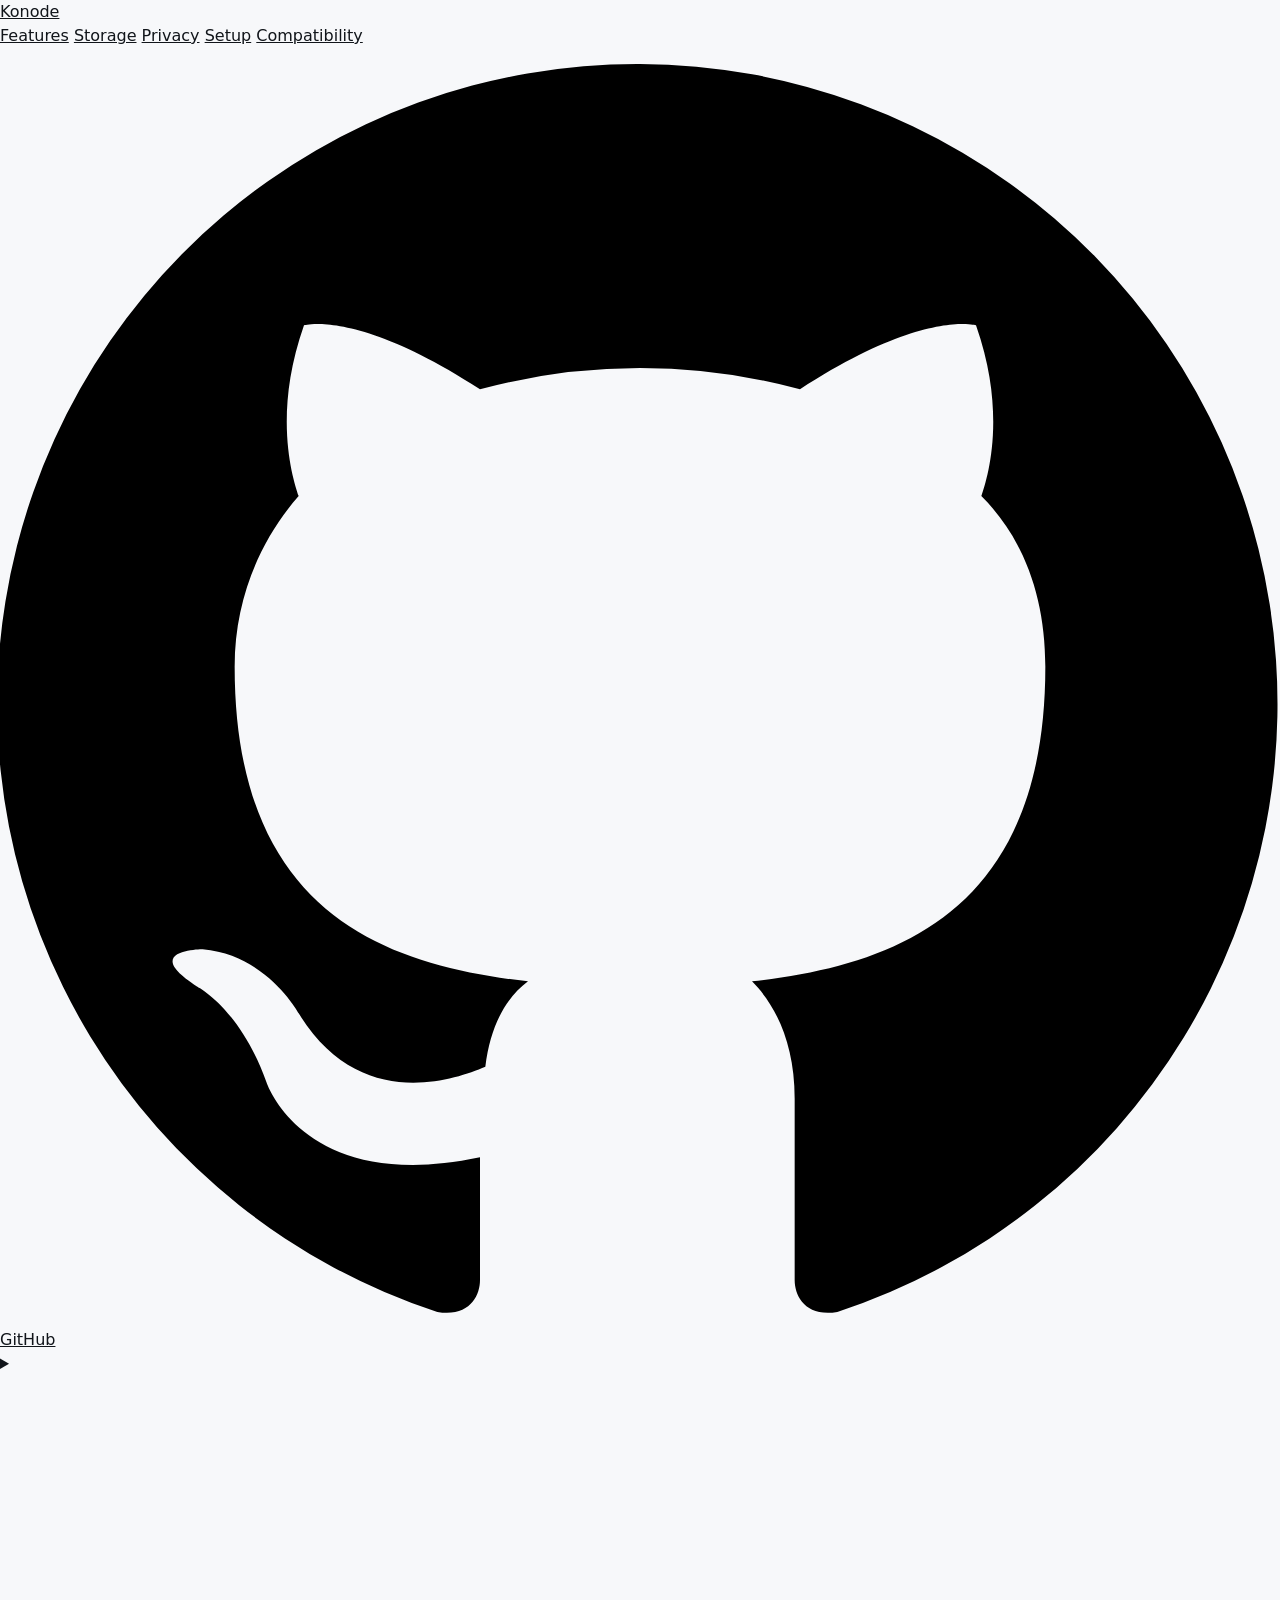
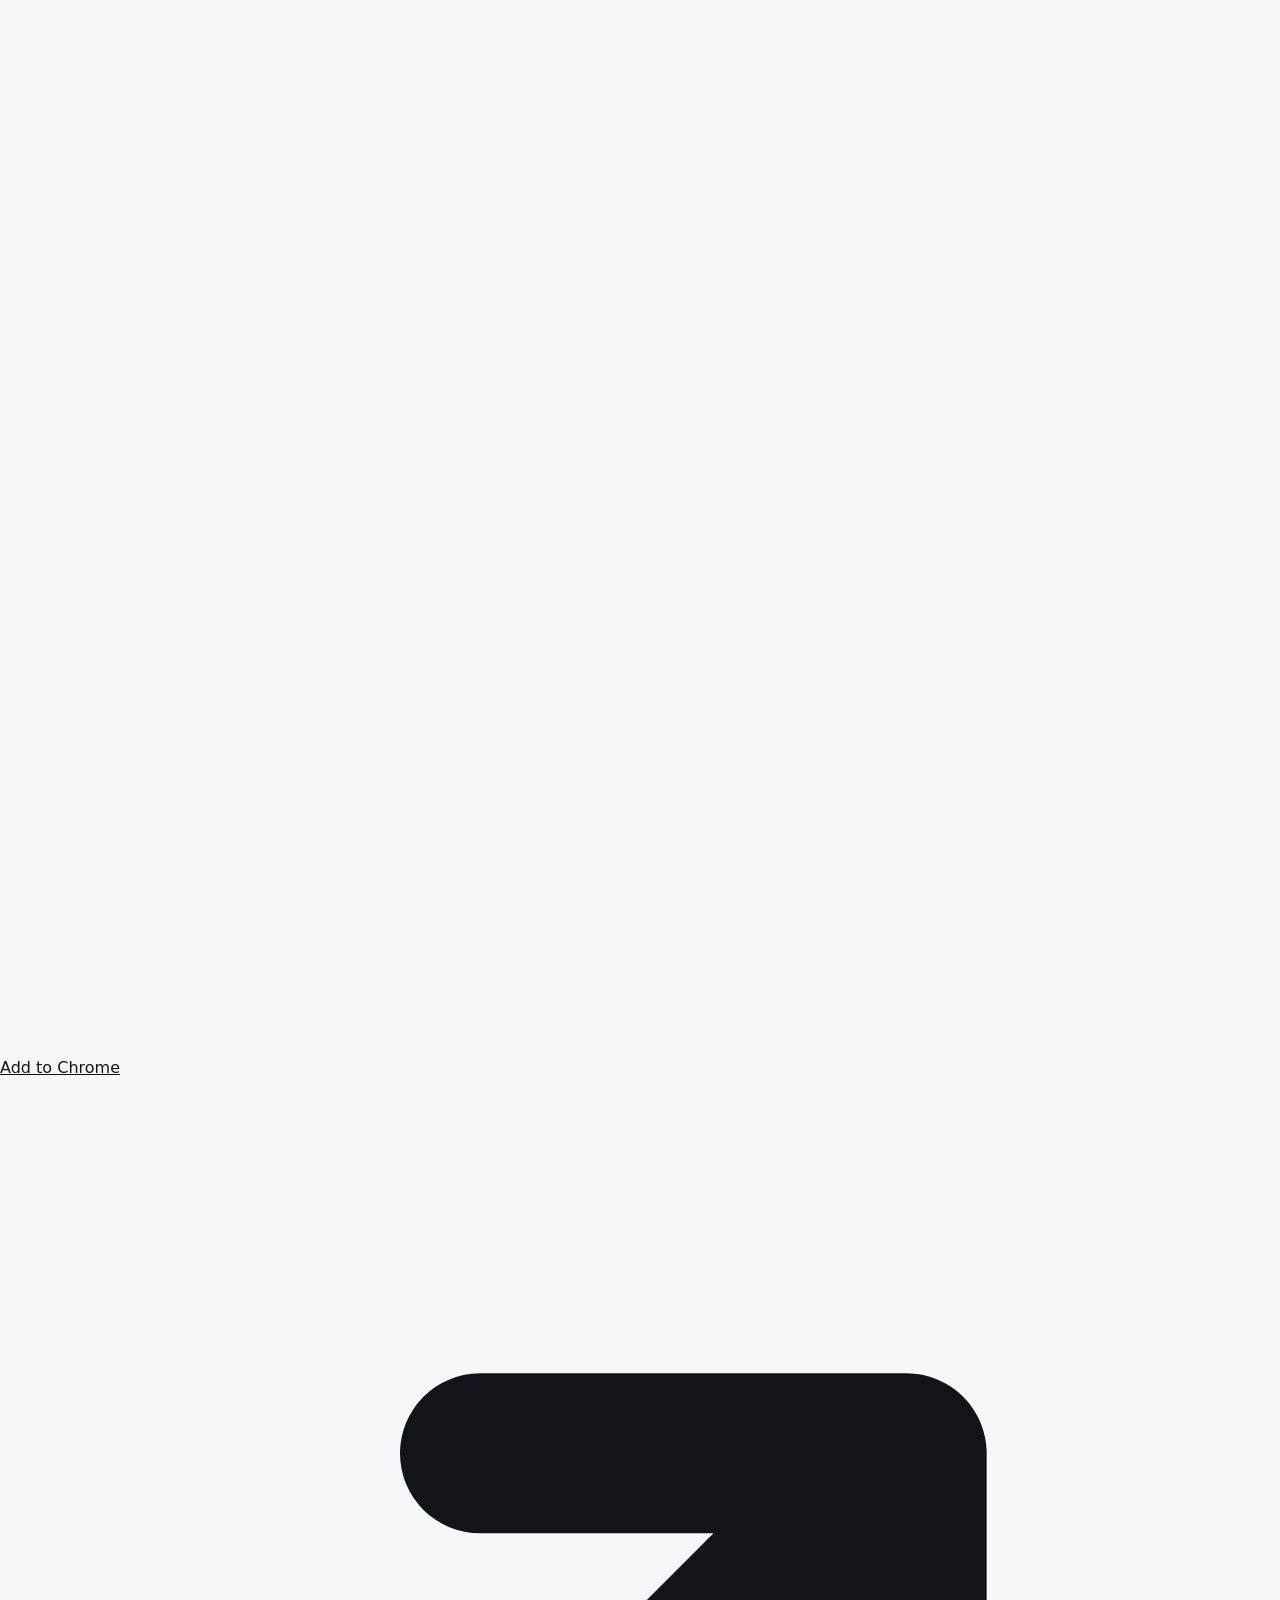
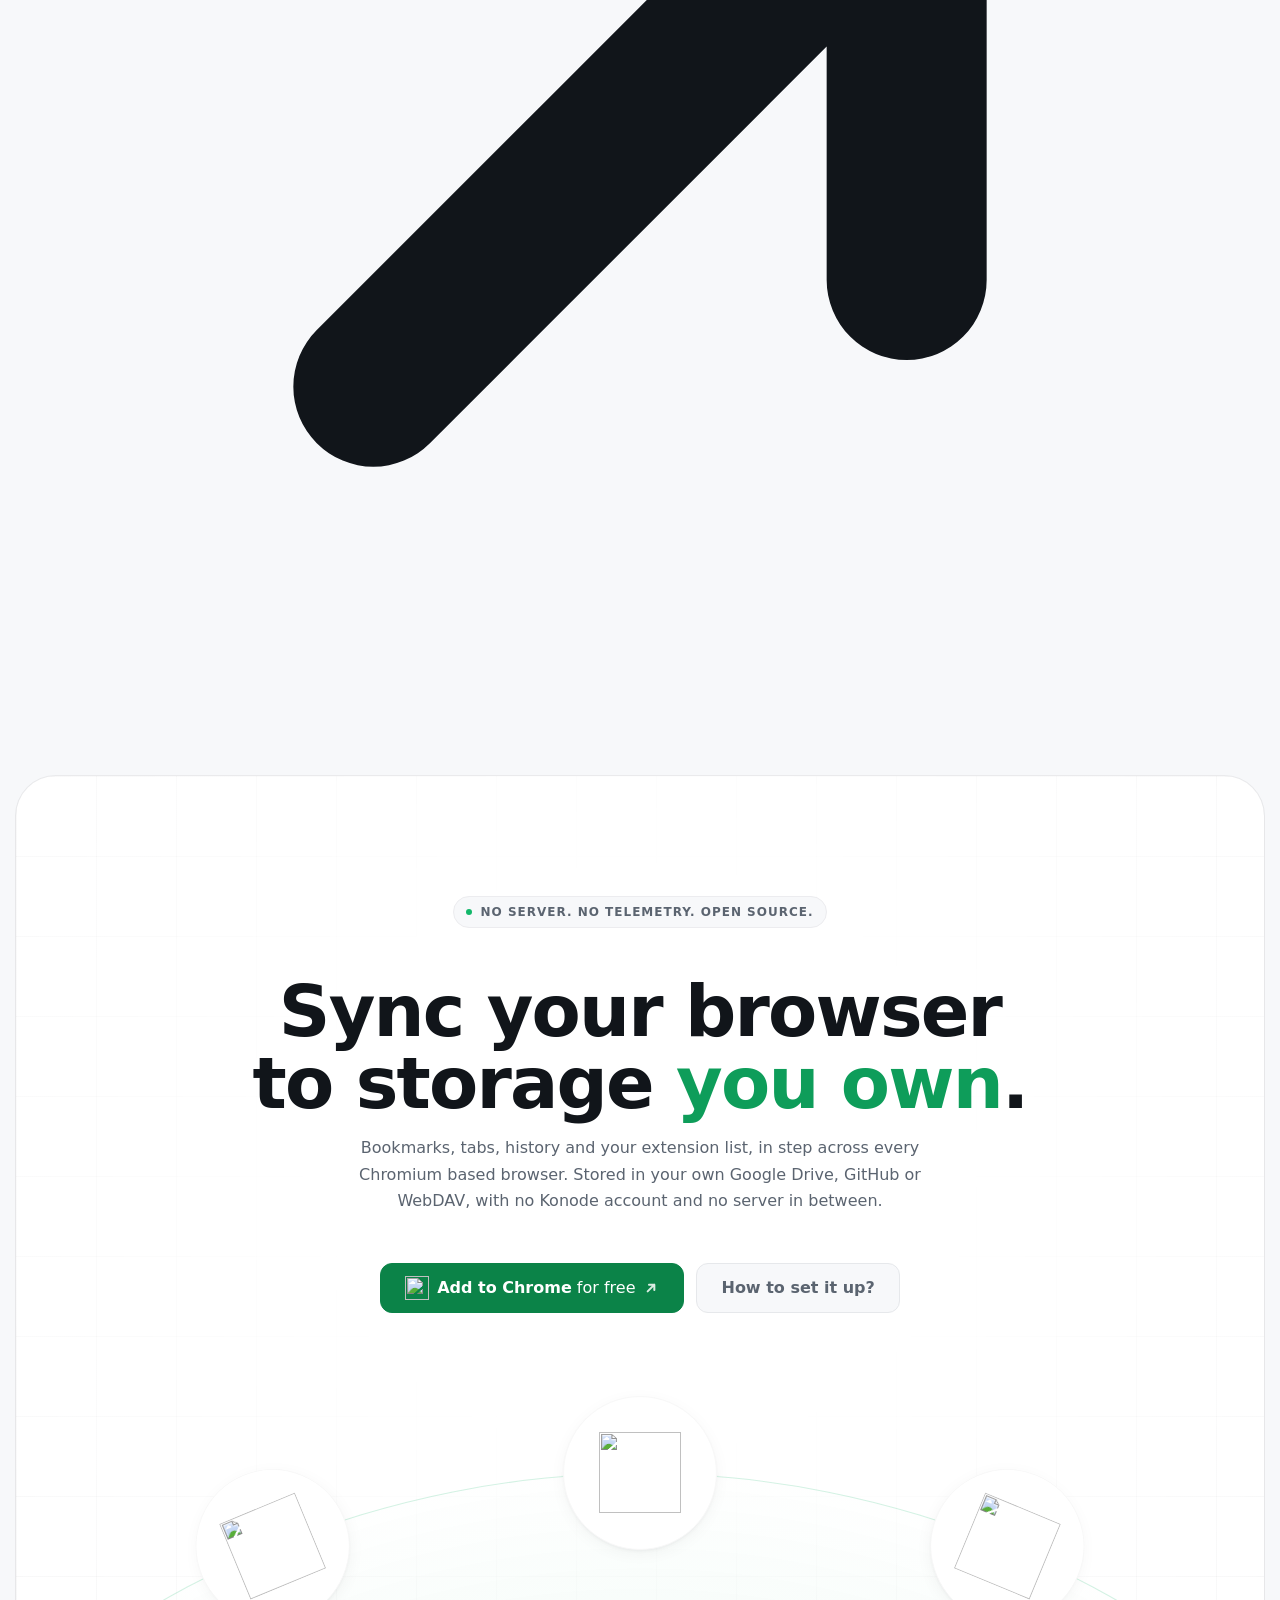
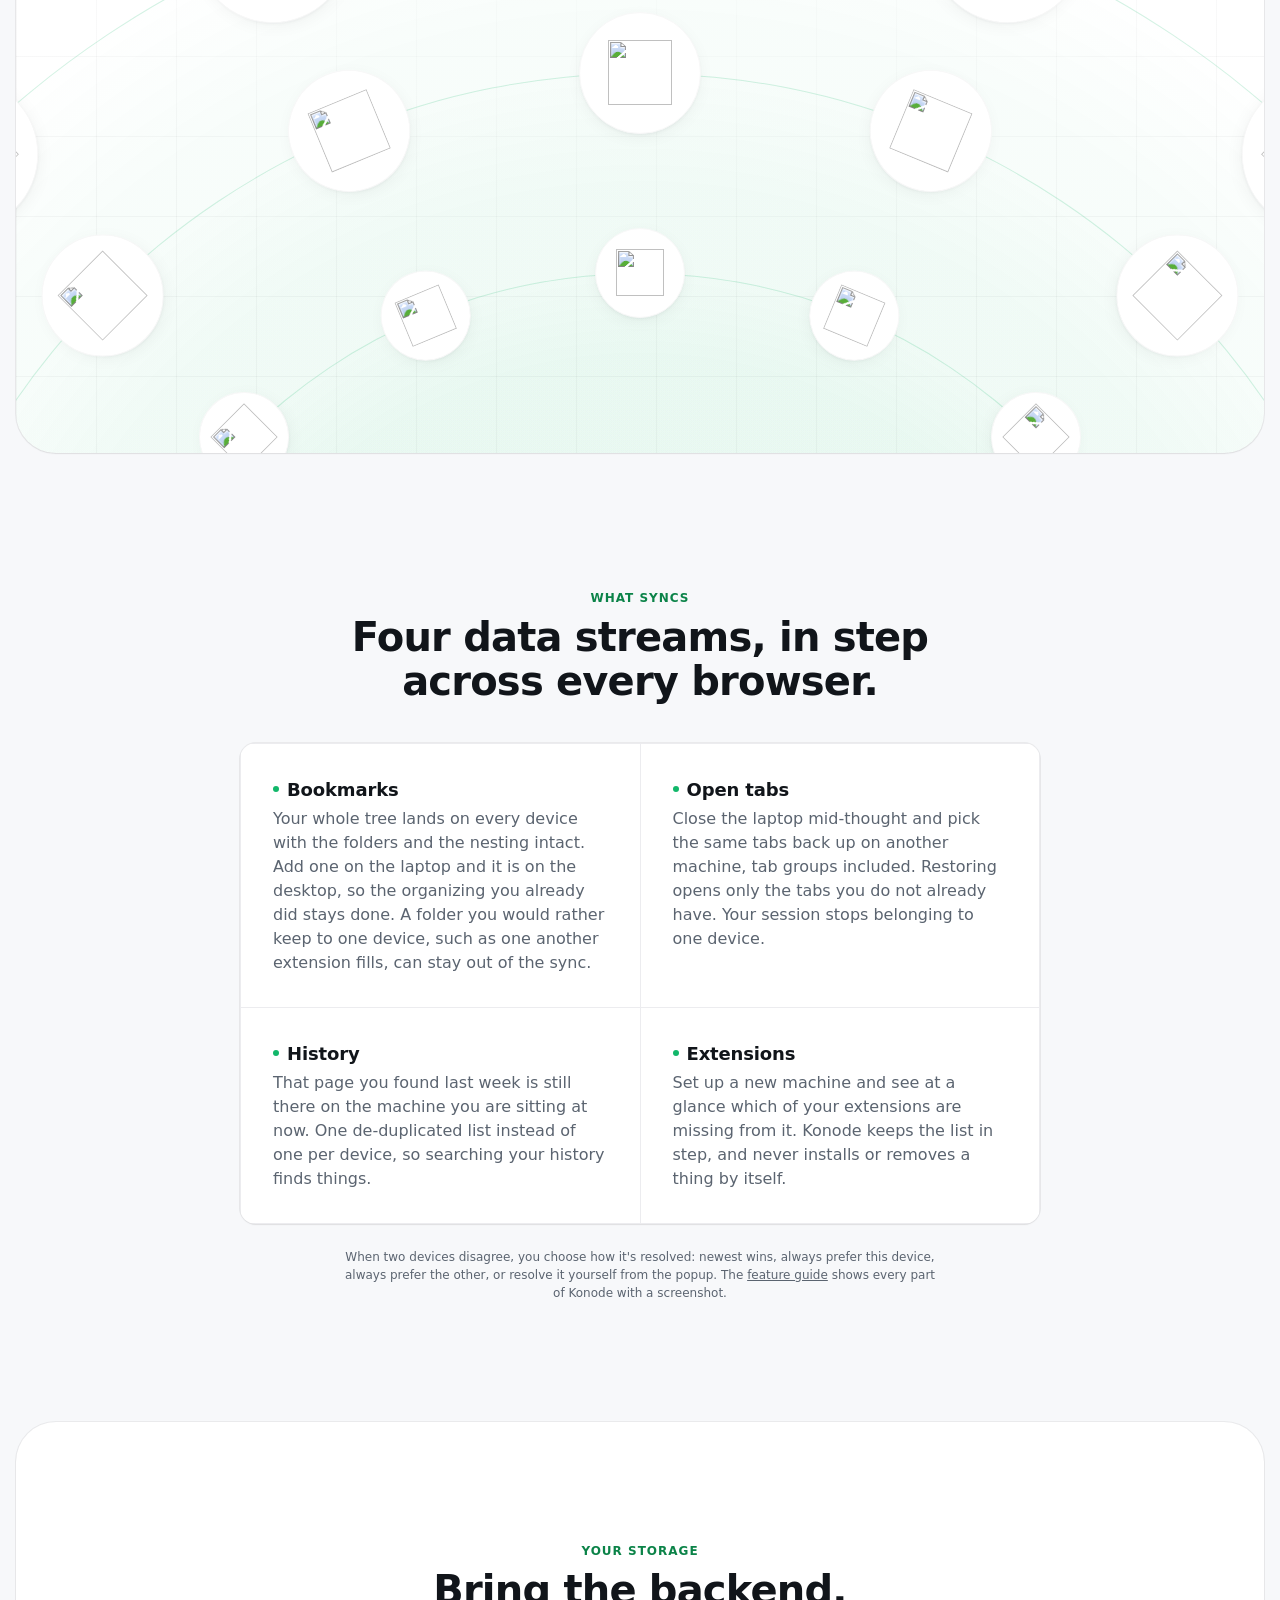
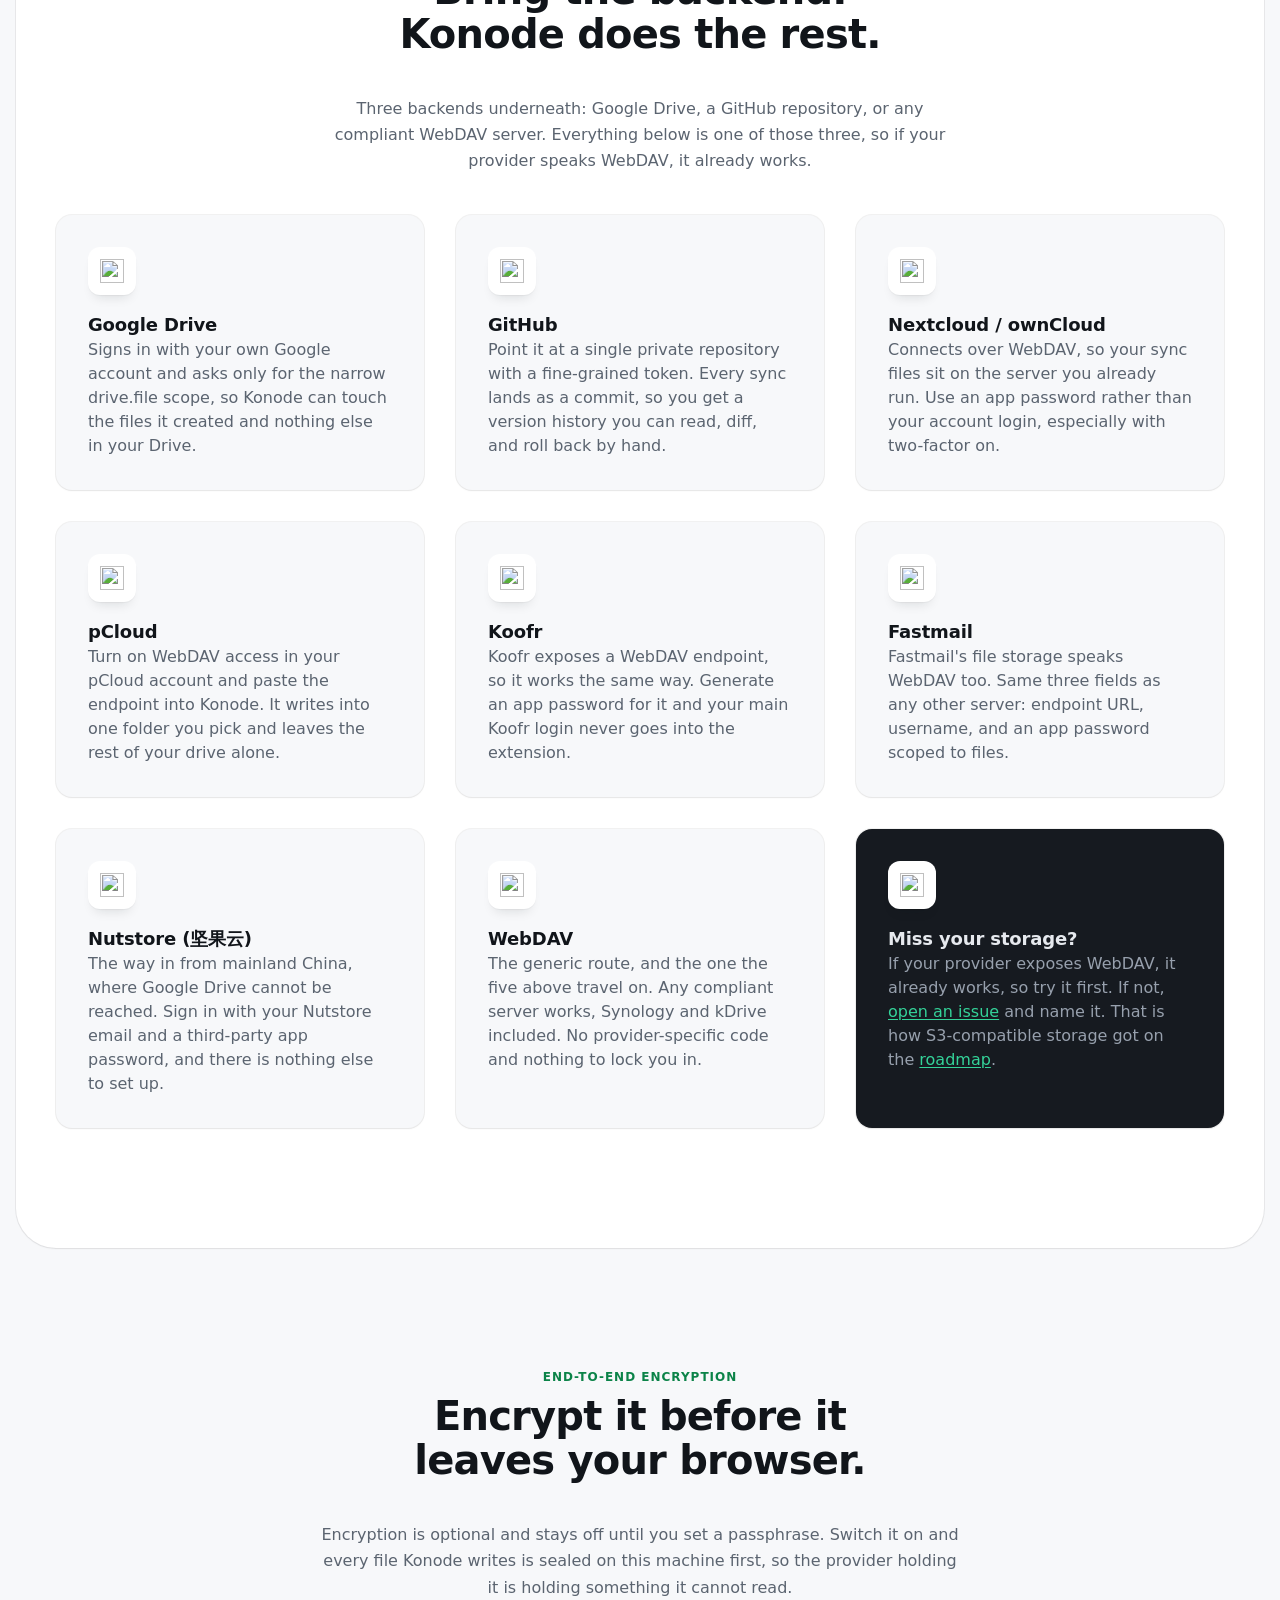
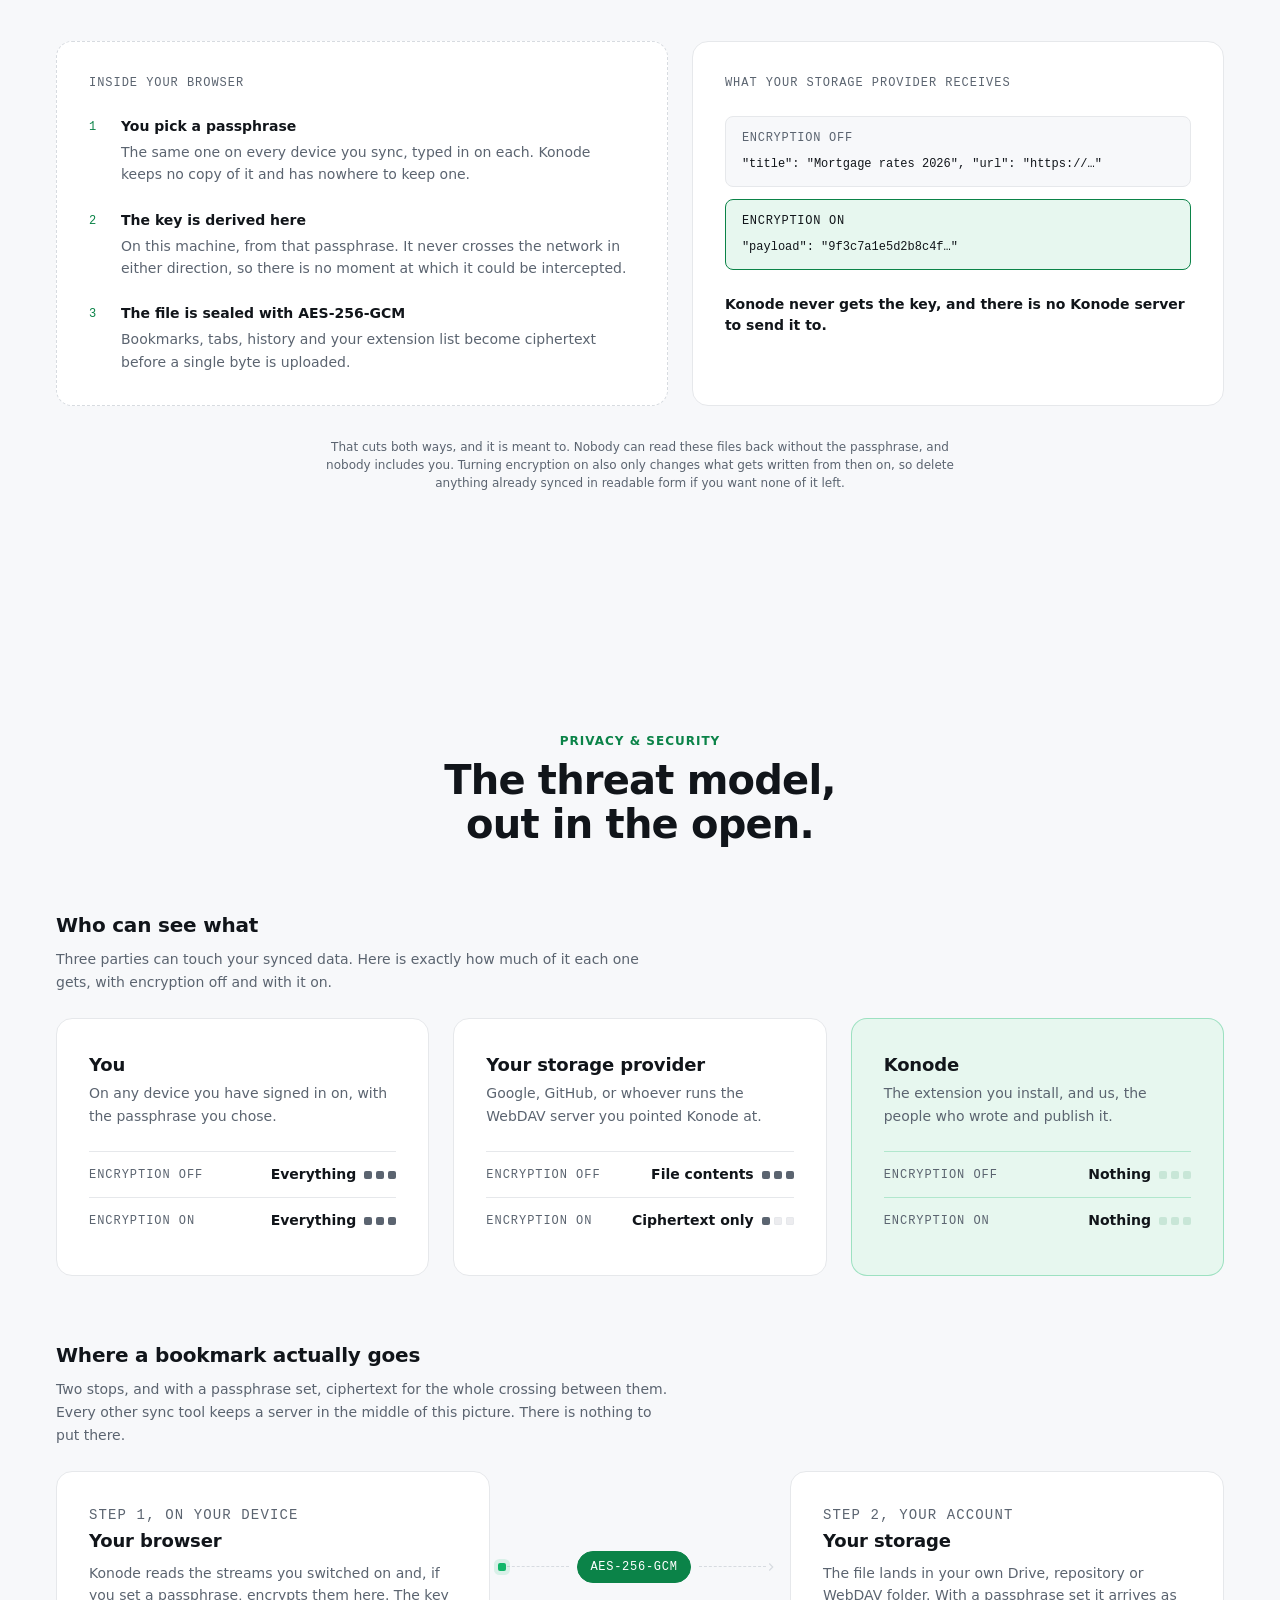
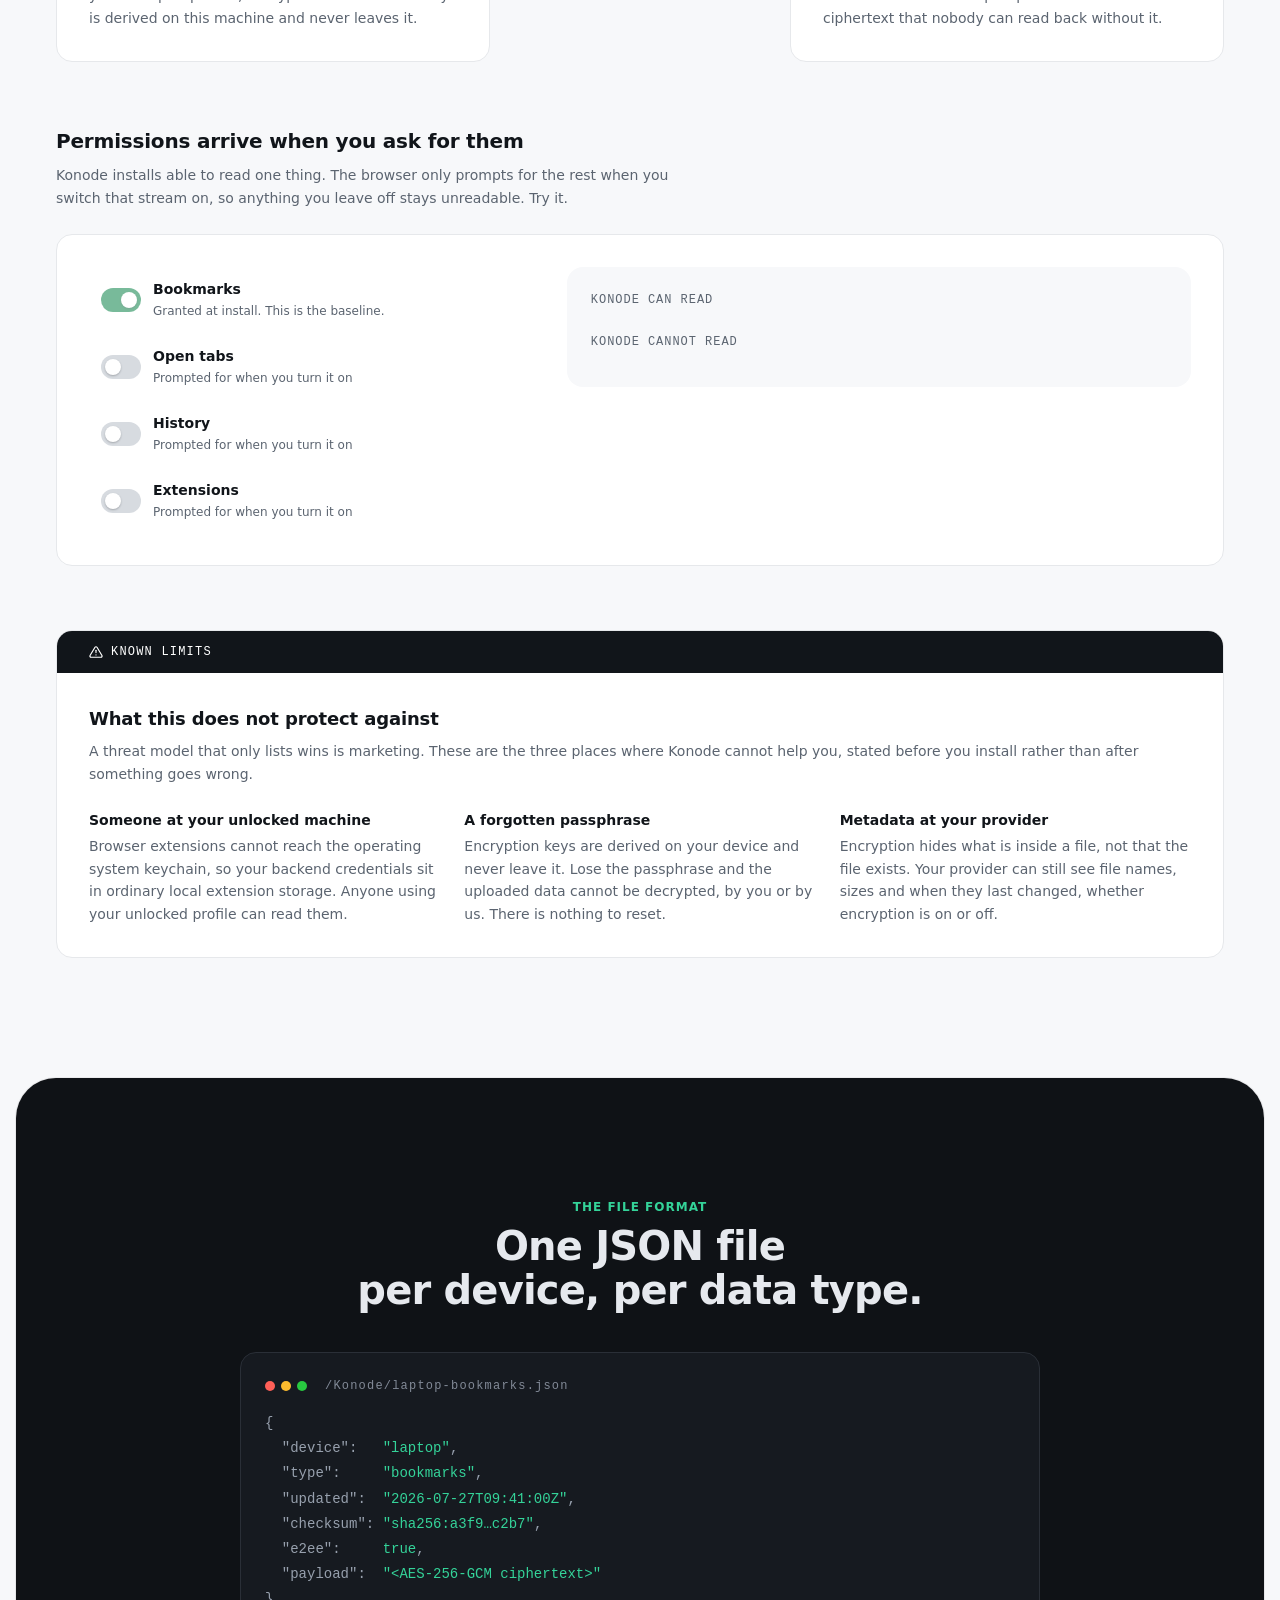
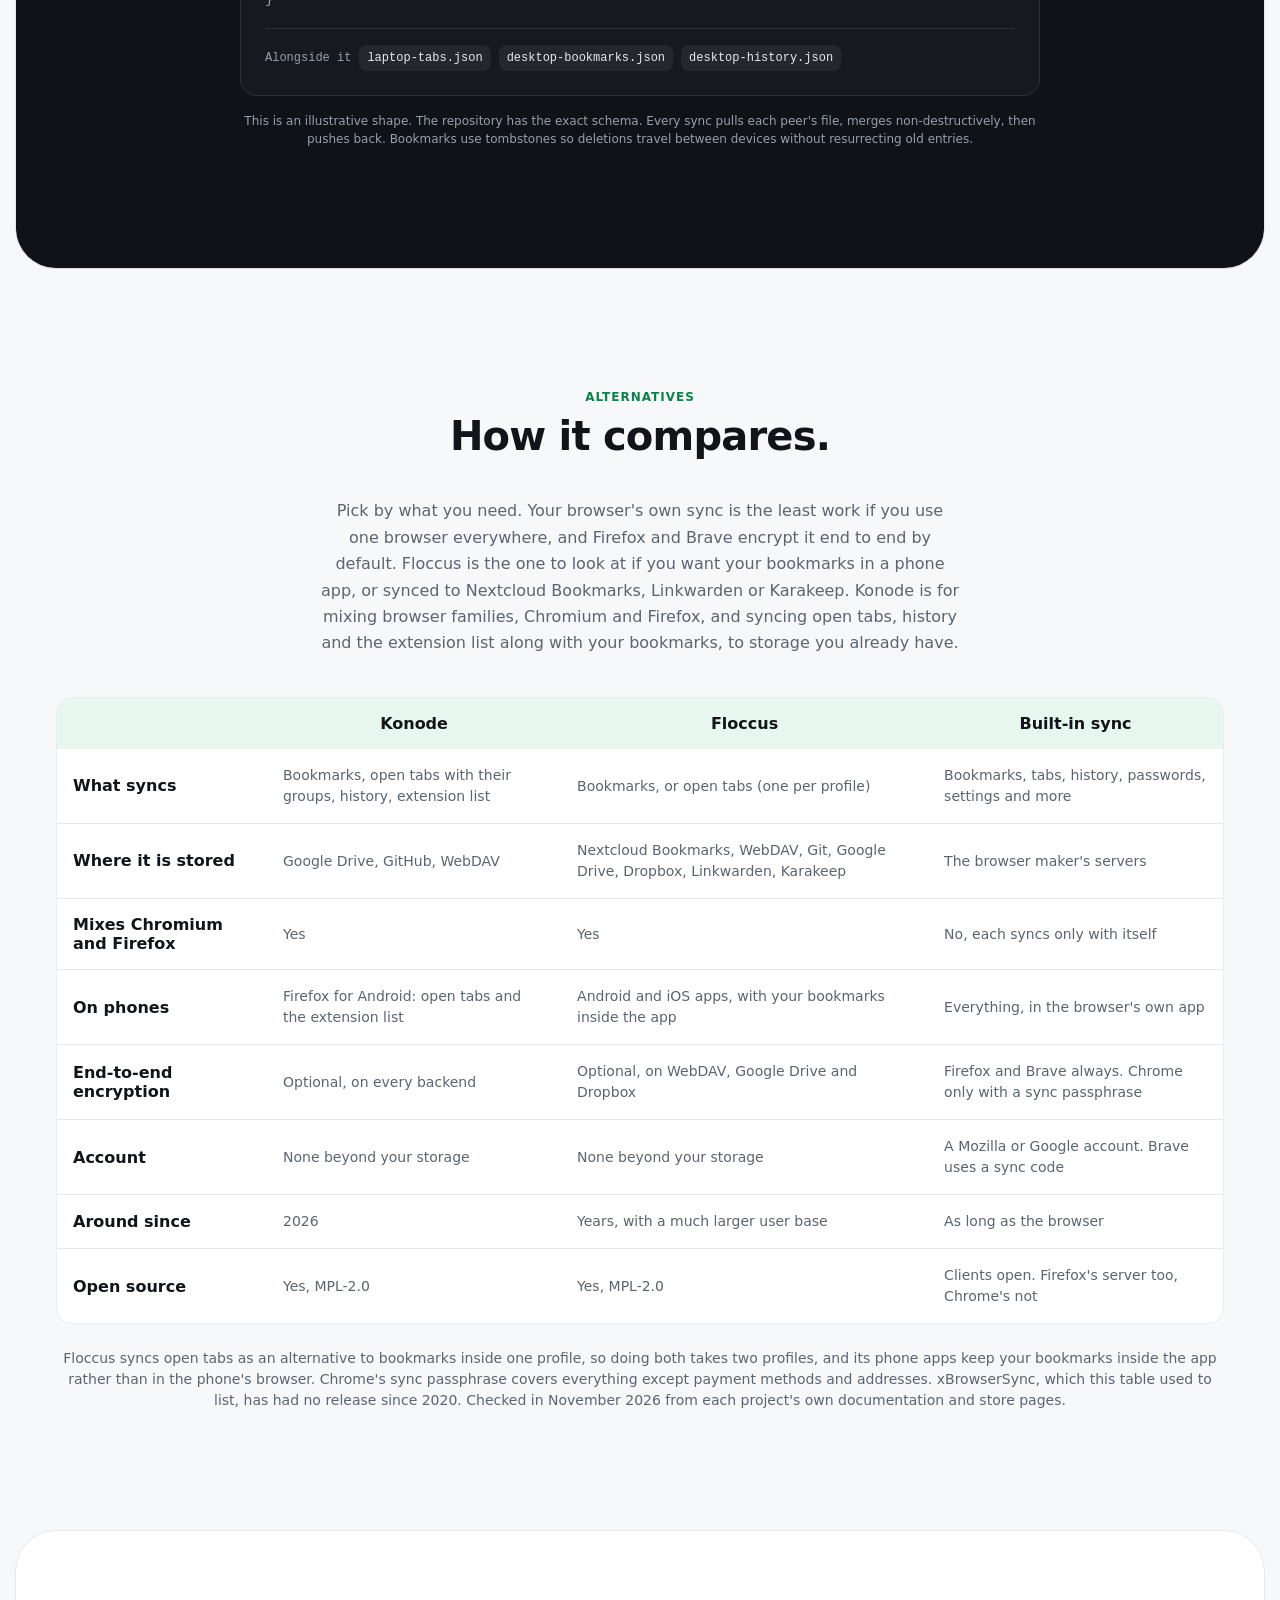
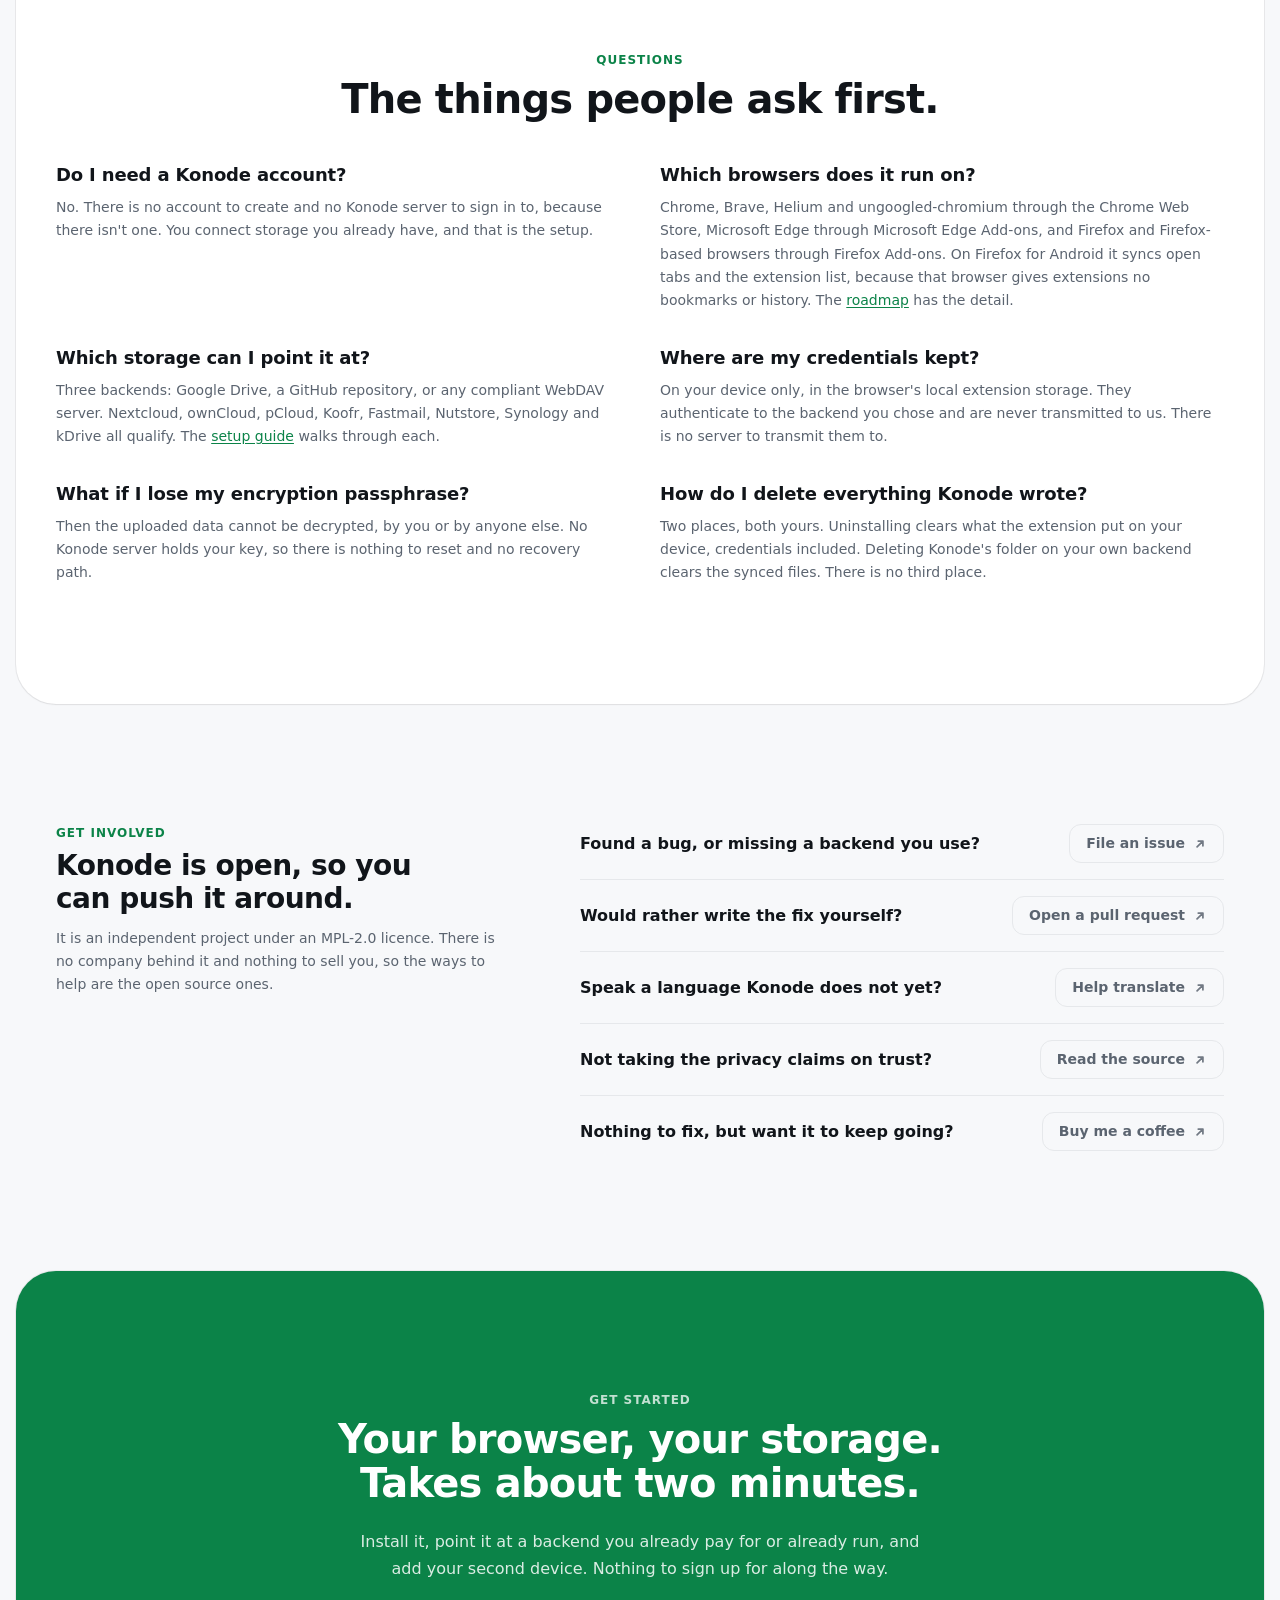
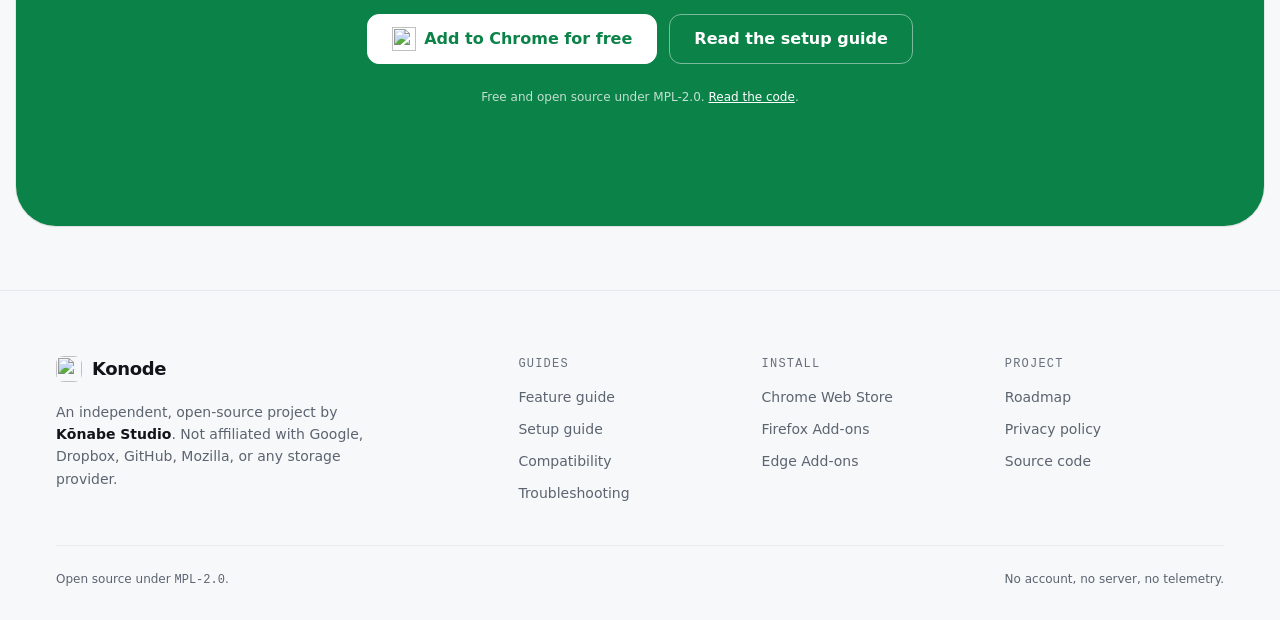
==== commit 7104f314: "feat(site): Compatibility in the top menu, and one grouped footer on every page The header gets Comp" ====
--- a/index.html
+++ b/index.html
@@ -14,7 +14,8 @@
   <link rel="preload" href="fonts/jetbrains-mono-latin.woff2" as="font" type="font/woff2" crossorigin />
   <link rel="stylesheet" href="tokens.css?v=4" />
   <link rel="stylesheet" href="header.css?v=3" />
-  <link rel="stylesheet" href="style.css?v=3" />
+  <link rel="stylesheet" href="footer.css?v=1" />
+  <link rel="stylesheet" href="style.css?v=4" />
 
   <meta property="og:type" content="website" />
   <meta property="og:site_name" content="Konode" />
@@ -58,6 +59,7 @@
       <a href="#storage">Storage</a>
       <a href="#privacy">Privacy</a>
       <a href="setup.html">Setup</a>
+      <a href="compatibility.html">Compatibility</a>
       <a href="https://github.com/konabe-studio/konode" target="_blank" rel="noopener noreferrer">
         <svg viewBox="0 0 24 24" aria-hidden="true"><path d="M12 .3a12 12 0 0 0-3.8 23.4c.6.1.8-.3.8-.6v-2.3c-3.3.7-4-1.4-4-1.4-.5-1.4-1.3-1.8-1.3-1.8-1.1-.7.1-.7.1-.7 1.2.1 1.8 1.2 1.8 1.2 1.1 1.8 2.8 1.3 3.5 1 .1-.8.4-1.3.8-1.6-2.7-.3-5.5-1.3-5.5-5.9 0-1.3.5-2.4 1.2-3.2-.1-.3-.5-1.5.1-3.2 0 0 1-.3 3.3 1.2a11.5 11.5 0 0 1 6 0c2.3-1.5 3.3-1.2 3.3-1.2.6 1.7.2 2.9.1 3.2.8.8 1.2 1.9 1.2 3.2 0 4.6-2.8 5.6-5.5 5.9.4.4.8 1.1.8 2.2v3.4c0 .3.2.7.8.6A12 12 0 0 0 12 .3Z"/></svg>
         GitHub
@@ -761,19 +763,44 @@
 
   <footer class="site-footer">
     <div class="wrap">
-      <div class="footer-top">
-        <a class="brand" href="/"><img src="icon.svg" alt="" /> Konode</a>
-        <nav class="footer-nav" aria-label="Footer">
-          <a href="features.html">Features</a>
-          <a href="setup.html">Setup</a>
-          <a href="compatibility.html">Compatibility</a>
-          <a href="troubleshooting.html">Troubleshooting</a>
-          <a href="roadmap.html">Roadmap</a>
-          <a href="privacy.html">Privacy policy</a>
-          <a href="https://github.com/konabe-studio/konode" target="_blank" rel="noopener noreferrer">GitHub</a>
+      <div class="footer-grid">
+        <div class="footer-about">
+          <a class="brand" href="index.html"><img src="icon.svg" alt="" /> Konode</a>
+          <p>
+            An independent, open-source project by <b>Kōnabe Studio</b>. Not affiliated
+            with Google, Dropbox, GitHub, Mozilla, or any storage provider.
+          </p>
+        </div>
+        <nav class="footer-col" aria-labelledby="footer-guides">
+          <p class="footer-h" id="footer-guides">Guides</p>
+          <ul>
+            <li><a href="features.html">Feature guide</a></li>
+            <li><a href="setup.html">Setup guide</a></li>
+            <li><a href="compatibility.html">Compatibility</a></li>
+            <li><a href="troubleshooting.html">Troubleshooting</a></li>
+          </ul>
         </nav>
-      </div>
-      <p class="footer-legal">Konode is open source under MPL-2.0. Built by Kōnabe Studio. No account, no server, no telemetry.</p>
+        <nav class="footer-col" aria-labelledby="footer-install">
+          <p class="footer-h" id="footer-install">Install</p>
+          <ul>
+            <li><a href="https://chromewebstore.google.com/detail/konode/mmlfiiimnpnjcjhhbldenpcmnibedkfa" target="_blank" rel="noopener noreferrer">Chrome Web Store</a></li>
+            <li><a href="https://addons.mozilla.org/firefox/addon/konode/" target="_blank" rel="noopener noreferrer">Firefox Add-ons</a></li>
+            <li><a href="https://microsoftedge.microsoft.com/addons/detail/acmngpjfommajbkfbfmdfemlheiamfoe" target="_blank" rel="noopener noreferrer">Edge Add-ons</a></li>
+          </ul>
+        </nav>
+        <nav class="footer-col" aria-labelledby="footer-project">
+          <p class="footer-h" id="footer-project">Project</p>
+          <ul>
+            <li><a href="roadmap.html">Roadmap</a></li>
+            <li><a href="privacy.html">Privacy policy</a></li>
+            <li><a href="https://github.com/konabe-studio/konode" target="_blank" rel="noopener noreferrer">Source code</a></li>
+          </ul>
+        </nav>
+      </div>
+      <div class="footer-bottom">
+        <p>Open source under <a href="https://www.mozilla.org/en-US/MPL/2.0/" target="_blank" rel="noopener noreferrer">MPL-2.0</a>.</p>
+        <p>No account, no server, no telemetry.</p>
+      </div>
     </div>
   </footer>
 </body>
--- a/footer.css
+++ b/footer.css
@@ -0,0 +1,67 @@
+/* The site footer, the same on every page. Loaded after tokens.css, so it uses the tokens.
+
+   Until 2026-11-27 the landing page and the doc pages each had a footer of their own, in
+   style.css and docs.css, with different links and different words. The doc pages put
+   nine links and the licence in one row, which broke into three ragged lines on a phone
+   and ran out of room on a laptop once Compatibility joined. Now the links sit in three
+   labelled groups, so a new page has an obvious place and the row never grows. */
+
+.site-footer {
+  margin-top: var(--s-8);
+  padding: var(--s-8) 0 var(--s-6);
+  border-top: 1px solid var(--border);
+}
+
+/* A phone: the brand across the top, then the groups two to a row. */
+.footer-grid {
+  display: grid;
+  gap: var(--s-6) var(--s-5);
+  grid-template-columns: repeat(2, minmax(0, 1fr));
+}
+.footer-about { grid-column: 1 / -1; }
+/* A tablet: all three groups in one row, under the brand. */
+@media (min-width: 640px) {
+  .footer-grid { grid-template-columns: repeat(3, minmax(0, 1fr)); }
+}
+/* The brand beside the three groups once there is room for four columns. */
+@media (min-width: 900px) {
+  .footer-grid { grid-template-columns: minmax(0, 2fr) repeat(3, minmax(0, 1fr)); }
+  .footer-about { grid-column: auto; }
+}
+
+.site-footer .brand {
+  display: inline-flex; align-items: center; gap: 10px;
+  font-family: var(--font-display); font-size: var(--fs-h3); font-weight: 600;
+  letter-spacing: -0.02em; color: var(--fg); text-decoration: none;
+}
+.site-footer .brand img { width: 26px; height: 26px; border-radius: var(--r-sm); flex: none; }
+.footer-about p {
+  margin: var(--s-3) 0 0; max-width: 36ch;
+  font-size: var(--fs-sm); line-height: 1.6; color: var(--fg-muted);
+}
+.footer-about b { font-weight: 600; color: var(--fg); }
+
+.footer-h {
+  margin: 0 0 var(--s-3);
+  font-family: var(--font-mono); font-size: var(--fs-xs); font-weight: 400;
+  text-transform: uppercase; letter-spacing: 0.1em; color: var(--fg-subtle);
+}
+.footer-col ul { list-style: none; margin: 0; padding: 0; display: grid; gap: var(--s-2); }
+.footer-col a, .footer-bottom a {
+  color: var(--fg-muted); font-size: var(--fs-sm); text-decoration: none;
+  transition: color var(--dur) var(--ease);
+}
+.footer-col a:hover, .footer-bottom a:hover { color: var(--fg); text-decoration: underline; }
+
+.footer-bottom {
+  display: flex; flex-wrap: wrap; justify-content: space-between; gap: var(--s-2) var(--s-5);
+  margin-top: var(--s-7); padding-top: var(--s-5);
+  border-top: 1px solid var(--border-hair);
+  font-size: var(--fs-xs); color: var(--fg-muted);
+}
+.footer-bottom p { margin: 0; }
+.footer-bottom a { font-size: var(--fs-xs); font-family: var(--font-mono); }
+
+@media print {
+  .site-footer { display: none; }
+}
--- a/style.css
+++ b/style.css
@@ -0,0 +1,1217 @@
+/* Konode landing page — rebuilt from Figma (file QFxxUawJu5bwrCRZ8u1aSg, node 59:65).
+   Self-hosted fonts, self-hosted assets, zero external requests.
+   The only JavaScript is konode.js (browser detection for the install CTA). */
+
+/* --------------------------------------------------------------- tokens -- */
+/* Declared in tokens.css, which every page loads first. Do not add a :root
+   here: a second one is how the landing page and the doc pages drifted into
+   meaning different things by the same token name. */
+
+/* ---------------------------------------------------------------- reset -- */
+
+*, *::before, *::after { box-sizing: border-box; }
+
+html { -webkit-text-size-adjust: 100%; scroll-behavior: smooth; }
+
+body {
+  margin: 0;
+  background: var(--bg);
+  color: var(--fg);
+  font-family: var(--font-body);
+  font-size: var(--fs-body);
+  line-height: 1.5;
+  -webkit-font-smoothing: antialiased;
+  overflow-x: hidden;
+}
+
+img, svg { display: block; max-width: 100%; }
+a { color: inherit; }
+
+h1, h2, h3 {
+  font-family: var(--font-display);
+  margin: 0;
+  text-wrap: balance;
+}
+
+p { margin: 0; }
+
+:focus-visible {
+  outline: 2px solid var(--accent-solid);
+  outline-offset: 4px;
+  border-radius: 4px;
+}
+
+.skip {
+  position: absolute;
+  left: -9999px;
+  top: 0;
+  z-index: 200;
+  background: var(--fg);
+  color: #fff;
+  padding: 12px 18px;
+  border-radius: 0 0 var(--r-btn) 0;
+}
+.skip:focus { left: 0; }
+
+.vh {
+  position: absolute;
+  width: 1px; height: 1px;
+  padding: 0; margin: -1px;
+  overflow: hidden;
+  clip-path: inset(50%);
+  white-space: nowrap;
+}
+
+/* The site header lives in header.css — it is shared with the doc pages. */
+
+/* --------------------------------------------------------------- button -- */
+
+.btn {
+  display: inline-flex;
+  align-items: center;
+  justify-content: center;
+  gap: var(--s-2);
+  padding: var(--s-3) var(--s-5);
+  border: 1px solid transparent;
+  border-radius: var(--r-btn);
+  font-family: var(--font-body);
+  font-size: 16px;
+  font-weight: 400;
+  text-decoration: none;
+  white-space: nowrap;
+  transition: background-color var(--dur) var(--ease),
+              border-color var(--dur) var(--ease),
+              transform var(--dur) var(--ease);
+}
+.btn b { font-weight: 700; }
+.btn img { width: 24px; height: 24px; }
+.btn .ext { width: 16px; height: 16px; opacity: 0.85; }
+
+.btn-primary {
+  background: var(--accent-solid);
+  border-color: var(--accent-solid);
+  color: var(--on-accent);
+}
+.btn-primary:hover { background: #096b3b; border-color: #096b3b; }
+.btn-primary:active { transform: translateY(1px); }
+
+.btn-secondary {
+  background: var(--bg);
+  border-color: var(--border);
+  color: var(--fg-muted);
+  font-weight: 600;
+}
+.btn-secondary:hover { background: #fff; border-color: #d5d9df; color: var(--fg); }
+
+.btn-sm { padding: var(--s-2) var(--s-4); font-size: 14px; }
+.btn-sm img { width: 18px; height: 18px; }
+.btn-sm .ext { width: 14px; height: 14px; }
+
+/* On the green closing panel the buttons invert. */
+.btn-invert {
+  background: #fff;
+  border-color: #fff;
+  color: var(--accent-solid);
+  font-weight: 600;
+}
+.btn-invert:hover { background: #eafaf1; border-color: #eafaf1; }
+.btn-ghost {
+  background: transparent;
+  border-color: rgb(255 255 255 / 0.45);
+  color: #fff;
+  font-weight: 600;
+}
+.btn-ghost:hover { background: rgb(255 255 255 / 0.12); border-color: rgb(255 255 255 / 0.7); }
+
+/* ------------------------------------------------------- section shells -- */
+
+.wrap {
+  width: 100%;
+  max-width: var(--maxw);
+  margin-inline: auto;
+  padding-inline: var(--gutter);
+}
+
+.section { padding-block: var(--s-9); }
+
+/* Sections that sit in their own rounded shell, inset 16px from the viewport. */
+.panel {
+  margin: 0 16px;
+  padding: var(--s-9) 16px;
+  border-radius: var(--r-panel);
+  box-shadow: var(--shadow-lm);
+}
+.panel-light { background: var(--bg-panel); }
+.panel-dark { background: var(--d-bg); color: var(--d-fg); }
+
+.section-head {
+  display: flex;
+  flex-direction: column;
+  align-items: center;
+  gap: var(--s-2);
+  max-width: 640px;
+  margin-inline: auto;
+  margin-bottom: var(--s-7);
+  text-align: center;
+}
+
+.eyebrow {
+  margin: 0;
+  color: var(--accent-solid);
+  font-size: var(--fs-xs);
+  font-weight: 700;
+  letter-spacing: 1px;
+  text-transform: uppercase;
+}
+.panel-dark .eyebrow { color: var(--d-accent); }
+
+.section-head h2 {
+  font-size: var(--fs-h2);
+  font-weight: 600;
+  line-height: 1.1;
+  letter-spacing: -0.8px;
+}
+.panel-dark .section-head h2 { color: var(--d-fg); }
+
+/* An optional paragraph between a .section-head and the section's content, for
+   the short version of what follows. Wider than the head so it does not
+   compete with the h2 for line breaks. */
+.section-lead {
+  max-width: 640px;
+  margin: 0 auto var(--s-7);
+  color: var(--fg-muted);
+  line-height: 1.65;
+  text-align: center;
+}
+
+.footnote {
+  max-width: 592px;
+  margin-inline: auto;
+  color: var(--fg-muted);
+  font-size: var(--fs-xs);
+  text-align: center;
+}
+.panel-dark .footnote { color: var(--d-fg-muted); }
+
+/* ----------------------------------------------------------------- hero -- */
+
+/* The hero is a filled shell like the other panels, not a bare section:
+   Figma 59:66 is white, inset 16px, rounded 40, with --shadow-lm. It has no
+   bottom padding because the dial runs off the bottom edge. */
+.hero {
+  position: relative;
+  margin: 16px;
+  padding: var(--s-9) 16px 0;
+  border-radius: var(--r-panel);
+  background: var(--bg-card);
+  box-shadow: var(--shadow-lm);
+  overflow: hidden;
+}
+
+/* 80px grid, fading out toward the edges — the Figma hero backdrop. */
+.hero-grid {
+  position: absolute;
+  inset: 0;
+  z-index: 0;
+  background-image:
+    linear-gradient(to right, rgb(17 21 26 / 0.035) 1px, transparent 1px),
+    linear-gradient(to bottom, rgb(17 21 26 / 0.035) 1px, transparent 1px);
+  background-size: 80px 80px;
+  mask-image: radial-gradient(ellipse 70% 60% at 50% 30%, transparent 35%, #000 100%);
+  -webkit-mask-image: radial-gradient(ellipse 70% 60% at 50% 30%, transparent 35%, #000 100%);
+  pointer-events: none;
+}
+
+.hero-copy {
+  position: relative;
+  z-index: 2;
+  display: flex;
+  flex-direction: column;
+  align-items: center;
+  gap: 48px;
+  max-width: 800px;
+  margin-inline: auto;
+  text-align: center;
+}
+
+.chip {
+  display: inline-flex;
+  align-items: center;
+  gap: var(--s-2);
+  padding: 6px var(--s-3);
+  border: 1px solid var(--border-hair);
+  border-radius: var(--r-pill);
+  background: var(--bg);
+  color: var(--fg-muted);
+  font-size: var(--fs-xs);
+  font-weight: 700;
+  letter-spacing: 1px;
+  line-height: 1.5;
+  text-transform: uppercase;
+}
+/* Each claim is a nowrap unit, so a narrow screen breaks between them rather
+   than orphaning "source." on a line of its own. Centred, because a pill that
+   has wrapped needs to look deliberate rather than broken. */
+.chip-text { text-align: center; }
+.chip-text > span { white-space: nowrap; }
+
+.dot {
+  width: 6px; height: 6px;
+  border-radius: 50%;
+  background: var(--accent);
+  flex: none;
+}
+
+.hero h1 {
+  font-size: var(--fs-hero);
+  font-weight: 900;
+  line-height: 1;
+  letter-spacing: -0.025em;
+}
+.hero h1 em { font-style: normal; color: var(--accent-link); }
+
+.hero-lead {
+  max-width: 592px;
+  margin: var(--s-4) auto 0;
+  color: var(--fg-muted);
+  font-size: var(--fs-body);
+  line-height: 1.65;
+}
+
+.hero-actions { display: flex; flex-wrap: wrap; gap: var(--s-3); justify-content: center; }
+
+/* ----------------------------------------------------------- dial plate -- */
+/* Three concentric rings of storage logos. Each ring turns; each tile
+   counter-turns by the same amount so the logos stay upright. */
+
+/* --k scales the entire dial. Every dimension below is a multiple of it, so
+   the rings, the tiles, the ring offsets and the height all shrink together
+   and the arcs keep their shape. Only --k changes at a breakpoint. */
+.dial {
+  --k: 1;
+  position: relative;
+  z-index: 1;
+  height: calc(620px * var(--k));
+  margin-top: calc(120px * var(--k));
+  pointer-events: none;
+}
+
+/* Each ring is one rotating element. The tiles are plain children, so they
+   ride along with it. Only three animations run on the whole page. */
+.ring {
+  position: absolute;
+  left: 50%;
+  top: 0;
+  width: calc(var(--r) * 2);
+  height: calc(var(--r) * 2);
+  margin-left: calc(var(--r) * -1);
+  border: 1px solid rgb(18 183 106 / 0.18);
+  border-radius: 50%;
+  background: radial-gradient(circle, rgb(18 183 106 / 0.03) 60%, transparent 72%);
+  animation: spin var(--spin) linear infinite;
+}
+
+/* Radii and tile sizes keep Figma's ratio: tile diameter = 0.16 x radius.
+   Spin durations stay fixed, so a smaller dial turns at the same pace. */
+.ring-big {
+  --r: calc(960px * var(--k));
+  --tile: calc(154px * var(--k));
+  --spin: 150s;
+  top: calc(40px * var(--k));
+}
+.ring-middle {
+  --r: calc(760px * var(--k));
+  --tile: calc(122px * var(--k));
+  --spin: 105s;
+  top: calc(240px * var(--k));
+  animation-direction: reverse;
+}
+.ring-small {
+  --r: calc(560px * var(--k));
+  --tile: calc(90px * var(--k));
+  --spin: 190s;
+  top: calc(440px * var(--k));
+}
+
+.ring .tile {
+  position: absolute;
+  left: 50%;
+  top: 50%;
+  width: var(--tile);
+  height: var(--tile);
+  margin: calc(var(--tile) / -2) 0 0 calc(var(--tile) / -2);
+  display: grid;
+  place-items: center;
+  border: 1px solid #f8f8f8;
+  border-radius: 50%;
+  background: var(--bg-card);
+  /* Figma's dial-tile elevation, not the card shadow. */
+  box-shadow: 0 4px 16px 0 rgb(15 22 37 / 0.04),
+              0 2px 4px -2px rgb(15 22 37 / 0.08);
+  /* --a is the tile's seat on the ring, set per tile below. The tile keeps that
+     rotation rather than cancelling it, so the logos tilt with the ring exactly
+     as they do in the Figma. No animation here: the parent carries it. */
+  transform: rotate(var(--a)) translateY(calc(var(--r) * -1));
+}
+
+.ring .tile img {
+  width: calc(var(--tile) * 0.53);
+  height: calc(var(--tile) * 0.53);
+}
+
+@keyframes spin {
+  from { transform: rotate(0deg); }
+  to   { transform: rotate(360deg); }
+}
+
+/* 16 seats per ring, 22.5deg apart. */
+.s1  { --a:   0deg; } .s2  { --a:  22.5deg; } .s3  { --a:  45deg; } .s4  { --a:  67.5deg; }
+.s5  { --a:  90deg; } .s6  { --a: 112.5deg; } .s7  { --a: 135deg; } .s8  { --a: 157.5deg; }
+.s9  { --a: 180deg; } .s10 { --a: 202.5deg; } .s11 { --a: 225deg; } .s12 { --a: 247.5deg; }
+.s13 { --a: 270deg; } .s14 { --a: 292.5deg; } .s15 { --a: 315deg; } .s16 { --a: 337.5deg; }
+
+/* ------------------------------------------------------------- features -- */
+
+.hairline-grid {
+  display: grid;
+  grid-template-columns: repeat(2, minmax(0, 1fr));
+  gap: 1px;
+  max-width: 800px;
+  margin-inline: auto;
+  padding: 1px;
+  border-radius: var(--r-card);
+  overflow: hidden;
+  background: var(--border-hair);
+  box-shadow: var(--shadow-lm);
+}
+.hairline-grid > div {
+  display: flex;
+  flex-direction: column;
+  gap: var(--s-1);
+  padding: var(--s-6);
+  background: var(--bg-card);
+}
+.hairline-grid h3 {
+  display: flex;
+  align-items: center;
+  gap: var(--s-2);
+  font-size: var(--fs-h3);
+  font-weight: 600;
+  letter-spacing: -0.15px;
+}
+.hairline-grid p { color: var(--fg-muted); }
+
+.features .footnote { margin-top: var(--s-5); }
+
+/* ------------------------------------------------------------- storages -- */
+
+.card-grid {
+  display: grid;
+  grid-template-columns: repeat(3, minmax(0, 1fr));
+  gap: var(--s-6);
+}
+
+.card {
+  display: flex;
+  flex-direction: column;
+  gap: var(--s-4);
+  padding: var(--s-6);
+  border-radius: var(--r-card);
+  background: var(--bg);
+  box-shadow: var(--shadow-lm);
+}
+.card h3 { font-size: var(--fs-h3); font-weight: 600; letter-spacing: -0.15px; }
+.card p { color: var(--fg-muted); }
+
+.card-icon {
+  display: grid;
+  place-items: center;
+  width: 48px; height: 48px;
+  border-radius: var(--r-btn);
+  background: var(--bg-card);
+  box-shadow: var(--shadow-tile);
+}
+.card-icon img { width: 24px; height: 24px; }
+
+.card-dark { background: var(--d-card); }
+.card-dark h3 { color: var(--d-fg); }
+.card-dark p { color: var(--d-fg-muted); }
+.card-dark a { color: var(--d-accent); text-underline-offset: 2px; }
+
+/* ------------------------------------------------------------------ faq -- */
+
+/* Same container width as the storage grid above it, not a narrower one. */
+.faq-grid {
+  display: grid;
+  grid-template-columns: repeat(2, minmax(0, 1fr));
+  gap: var(--s-6) var(--s-7);
+}
+.faq-grid h3 {
+  margin-bottom: var(--s-2);
+  font-size: var(--fs-h3);
+  font-weight: 600;
+  letter-spacing: -0.15px;
+}
+.faq-grid p { color: var(--fg-muted); font-size: var(--fs-sm); line-height: 1.65; }
+.faq-grid a { color: var(--accent-solid); text-underline-offset: 2px; }
+
+/* -------------------------------------------------------------- helpout -- */
+/* Quieter than the CTA that follows it on purpose: this is a secondary ask
+   aimed at a small slice of readers, and the green panel has to stay the
+   last word on the page. */
+
+.helpout-grid {
+  display: grid;
+  grid-template-columns: minmax(0, 5fr) minmax(0, 7fr);
+  gap: var(--s-8);
+  align-items: start;
+}
+
+.helpout-intro h2 {
+  margin: var(--s-2) 0 var(--s-3);
+  font-size: 1.75rem;
+  font-weight: 600;
+  line-height: 1.15;
+  letter-spacing: -0.5px;
+}
+/* Must exclude .eyebrow: a bare `.helpout-intro p` outranks `.eyebrow` on
+   specificity and was repainting it muted grey at 14px. */
+.helpout-intro p:not(.eyebrow) {
+  color: var(--fg-muted);
+  font-size: var(--fs-sm);
+  line-height: 1.65;
+}
+
+.helpout-rows { margin: 0; padding: 0; list-style: none; }
+.helpout-rows li {
+  display: flex;
+  align-items: center;
+  justify-content: space-between;
+  gap: var(--s-5);
+  padding: var(--s-4) 0;
+  border-bottom: 1px solid var(--border);
+}
+.helpout-rows li:first-child { padding-top: 0; }
+.helpout-rows li:last-child { border-bottom: 0; padding-bottom: 0; }
+.helpout-rows p { font-size: var(--fs-body); font-weight: 600; }
+.helpout-rows .btn { flex: none; }
+
+@media (max-width: 900px) {
+  .helpout-grid { grid-template-columns: minmax(0, 1fr); gap: var(--s-6); }
+}
+@media (max-width: 520px) {
+  .helpout-rows li { flex-direction: column; align-items: flex-start; gap: var(--s-3); }
+}
+
+/* ---------------------------------------------------------- closing cta -- */
+
+.cta-panel {
+  background: var(--accent-solid);
+  color: #fff;
+  text-align: center;
+}
+.cta-panel .eyebrow { color: rgb(255 255 255 / 0.75); }
+.cta-panel h2 { color: #fff; }
+.cta-panel .section-head { margin-bottom: var(--s-5); }
+
+.cta-lead {
+  max-width: 560px;
+  margin: 0 auto var(--s-6);
+  color: rgb(255 255 255 / 0.85);
+  line-height: 1.65;
+}
+.cta-actions { display: flex; flex-wrap: wrap; gap: var(--s-3); justify-content: center; }
+.cta-fine {
+  margin-top: var(--s-5);
+  color: rgb(255 255 255 / 0.75);
+  font-size: var(--fs-xs);
+}
+.cta-fine a { color: #fff; }
+
+/* ------------------------------------------------------------ encryption -- */
+/* The E2EE moment, between the Storage panel and the Privacy section.
+
+   It carries its weight through a filled stage rather than a shell of its own:
+   two .panel shells cannot sit next to each other without their 40px corners
+   pinching at the seam, and the Storage panel is directly above.
+
+   Deliberately not a second browser-to-storage diagram. The data path in
+   Privacy already draws that route, so this one draws the boundary instead:
+   what happens inside the browser, and what crosses out of it. */
+
+/* Stretched, not start-aligned: the two cards sit side by side and unequal
+   bottom edges read as unfinished rather than as deliberate. */
+.e2ee-stage {
+  display: grid;
+  grid-template-columns: minmax(0, 1.15fr) minmax(0, 1fr);
+  gap: var(--s-5);
+  align-items: stretch;
+}
+
+/* Dashed, echoing the dashed link line on the data path: both mean a boundary
+   that data crosses, rather than a solid edge. Edge only, no shadow. */
+.e2ee-device {
+  padding: var(--s-6);
+  border: 1px dashed var(--border-strong);
+  border-radius: var(--r-card);
+  background: var(--bg-card);
+}
+.e2ee-out {
+  padding: var(--s-6);
+  border: 1px solid var(--border);
+  border-radius: var(--r-card);
+  background: var(--bg-card);
+}
+
+.e2ee-tag {
+  margin: 0 0 var(--s-5);
+  color: var(--fg-muted);
+  font-family: var(--font-mono);
+  font-size: var(--fs-xs);
+  letter-spacing: 0.08em;
+  text-transform: uppercase;
+}
+
+.e2ee-steps {
+  counter-reset: e2ee;
+  margin: 0;
+  padding: 0;
+  list-style: none;
+}
+.e2ee-steps li {
+  position: relative;
+  counter-increment: e2ee;
+  padding-left: var(--s-6);
+}
+.e2ee-steps li + li { margin-top: var(--s-5); }
+.e2ee-steps li::before {
+  content: counter(e2ee);
+  position: absolute;
+  top: 2px;
+  left: 0;
+  color: var(--accent-solid);
+  font-family: var(--font-mono);
+  font-size: var(--fs-xs);
+}
+.e2ee-steps h3 {
+  margin: 0 0 var(--s-1);
+  font-size: var(--fs-sm);
+  font-weight: 600;
+}
+.e2ee-steps p {
+  margin: 0;
+  color: var(--fg-muted);
+  font-size: var(--fs-sm);
+  line-height: 1.6;
+}
+
+.e2ee-sample {
+  padding: var(--s-3) var(--s-4);
+  border: 1px solid var(--border);
+  border-radius: var(--r-sm);
+  background: var(--bg);
+}
+.e2ee-sample + .e2ee-sample { margin-top: var(--s-3); }
+.e2ee-sample-tag {
+  margin: 0 0 var(--s-2);
+  color: var(--fg-muted);
+  font-family: var(--font-mono);
+  font-size: var(--fs-xs);
+  letter-spacing: 0.06em;
+  text-transform: uppercase;
+}
+/* Its own scroll container, so a long line here never widens the page. */
+.e2ee-sample code {
+  display: block;
+  overflow-x: auto;
+  font-family: var(--font-mono);
+  font-size: var(--fs-xs);
+  line-height: 1.6;
+  white-space: nowrap;
+}
+/* The sealed row is what the section is arguing for, so it takes the accent
+   edge and the tint. The label goes to --fg rather than --accent-solid:
+   accent-solid on --bg-card-sel is 4.35:1 and fails AA at 11px. */
+.e2ee-sample-on {
+  border-color: var(--accent-solid);
+  background: var(--bg-card-sel);
+}
+.e2ee-sample-on .e2ee-sample-tag { color: var(--fg); }
+
+.e2ee-claim {
+  margin: var(--s-5) 0 0;
+  font-size: var(--fs-sm);
+  font-weight: 600;
+  line-height: 1.5;
+}
+
+.e2ee .footnote { margin-top: var(--s-6); max-width: 640px; }
+
+@media (max-width: 900px) {
+  .e2ee-stage { grid-template-columns: minmax(0, 1fr); }
+}
+
+/* On a phone the plaintext sample is wider than the card, and a line clipped
+   mid-token reads as a bug even though the container scrolls. Let it wrap at
+   spaces instead; the ciphertext row is short enough to be unaffected. */
+@media (max-width: 640px) {
+  .e2ee-sample code { white-space: normal; }
+}
+
+/* --------------------------------------------------------------- privacy -- */
+/* The "threat model, out in the open" section. Four blocks: who can see what,
+   where the data actually travels, what permissions are held right now, and
+   the limits. Sits on the plain page background, as does the Encryption
+   section above it; the Storage panel above that and the Code panel below are
+   both filled shells. */
+.pd { padding-block: var(--s-9); }
+
+.pd-block { margin-top: var(--s-8); }
+
+.pd-h3 {
+  max-width: var(--maxw);
+  margin: 0 0 var(--s-2);
+  font-size: 1.25rem;
+  font-weight: 600;
+  letter-spacing: -0.2px;
+}
+.pd-sub {
+  max-width: 620px;
+  margin: 0 0 var(--s-5);
+  color: var(--fg-muted);
+  font-size: var(--fs-sm);
+  line-height: 1.65;
+}
+
+/* ---------------------------------------------- 1. who can see what ----- */
+
+.pd-actors {
+  display: grid;
+  grid-template-columns: repeat(3, minmax(0, 1fr));
+  gap: var(--s-5);
+}
+
+.pd-actor {
+  display: flex;
+  flex-direction: column;
+  padding: var(--s-6);
+  border: 1px solid var(--border);
+  border-radius: var(--r-card);
+  background: var(--bg-card);
+}
+.pd-actor h4 {
+  margin: 0 0 var(--s-1);
+  font-family: var(--font-display);
+  font-size: var(--fs-h3);
+  font-weight: 600;
+  letter-spacing: -0.15px;
+}
+.pd-actor > p {
+  margin: 0 0 var(--s-5);
+  color: var(--fg-muted);
+  font-size: var(--fs-sm);
+  line-height: 1.6;
+}
+
+/* The one card where both rows read the same. That is the whole point of
+   the section, so it gets the tinted treatment. */
+.pd-actor-us {
+  border-color: rgb(18 183 106 / 0.35);
+  background: var(--bg-card-sel);
+}
+
+.pd-state {
+  display: flex;
+  align-items: center;
+  justify-content: space-between;
+  gap: var(--s-3);
+  padding: var(--s-3) 0;
+  border-top: 1px solid var(--border);
+}
+/* Pushes the two state rows to the bottom of the card, so they line up across
+   all three even if one intro wraps to a different number of lines. */
+.pd-state:first-of-type { margin-top: auto; }
+.pd-actor-us .pd-state { border-top-color: rgb(18 183 106 / 0.25); }
+
+.pd-state-label {
+  color: var(--fg-muted);
+  font-family: var(--font-mono);
+  font-size: var(--fs-xs);
+  letter-spacing: 0.08em;
+  text-transform: uppercase;
+  white-space: nowrap;
+}
+.pd-state-value {
+  display: flex;
+  align-items: center;
+  gap: var(--s-2);
+  font-size: var(--fs-sm);
+  font-weight: 600;
+  text-align: right;
+}
+
+/* Three pips = how much this actor can see. Deliberately not a red/green
+   scale: "everything" is correct for you and wrong for your provider, so
+   colour would have to mean two opposite things at once. */
+.pd-pips { display: flex; gap: var(--s-1); flex: none; }
+.pd-pips i {
+  width: 8px;
+  height: 8px;
+  border-radius: 2px;
+  background: var(--border-hair);
+  box-shadow: inset 0 0 0 1px var(--border);
+}
+.pd-pips i.on { background: var(--fg-muted); box-shadow: none; }
+.pd-actor-us .pd-pips i { background: rgb(11 131 72 / 0.14); box-shadow: none; }
+
+/* --------------------------------------------- 2b. the data path -------- */
+/* Two nodes and a wire. What sits on the wire is the encryption, not a third
+   box: other sync tools would have a server drawn between these two, and the
+   absence of one here is carried by the copy rather than by the label. */
+
+.pd-path {
+  display: flex;
+  align-items: stretch;
+  gap: 0;
+}
+
+.pd-node {
+  flex: 1 1 0;
+  padding: var(--s-6);
+  border: 1px solid var(--border);
+  border-radius: var(--r-card);
+  background: var(--bg-card);
+}
+.pd-node-tag {
+  margin: 0 0 var(--s-3);
+  color: var(--fg-muted);
+  font-family: var(--font-mono);
+  font-size: var(--fs-xs);
+  letter-spacing: 0.08em;
+  text-transform: uppercase;
+}
+.pd-node h4 {
+  margin: 0 0 var(--s-2);
+  font-family: var(--font-display);
+  font-size: var(--fs-h3);
+  font-weight: 600;
+  letter-spacing: -0.15px;
+}
+.pd-node p {
+  margin: 0;
+  color: var(--fg-muted);
+  font-size: var(--fs-sm);
+  line-height: 1.6;
+}
+
+.pd-link {
+  position: relative;
+  flex: 0 1 300px;
+  display: flex;
+  align-items: center;
+  gap: var(--s-2);
+  padding: 0 var(--s-3);
+}
+
+/* A packet crossing the link. It passes through the seal without stopping,
+   which is what the seal is describing: the data is encrypted on the way out,
+   not parked somewhere. Motion that carries the meaning, rather than motion
+   for its own sake. */
+.pd-track {
+  position: absolute;
+  z-index: 0;
+  inset: 0 var(--s-3);
+  pointer-events: none;
+}
+.pd-packet {
+  position: absolute;
+  top: 50%;
+  width: 8px;
+  height: 8px;
+  margin: -4px 0 0 -4px;
+  border-radius: 2px;
+  background: var(--accent);
+  box-shadow: 0 0 0 4px rgb(18 183 106 / 0.13);
+  animation: pd-travel 3.6s cubic-bezier(0.45, 0, 0.55, 1) infinite;
+}
+
+@keyframes pd-travel {
+  0%,  6%   { left: 0%;   opacity: 0; }
+  14%       { opacity: 1; }
+  86%       { opacity: 1; }
+  94%, 100% { left: 100%; opacity: 0; }
+}
+
+/* Same trip, rotated, for the stacked layout. */
+@keyframes pd-travel-v {
+  0%,  6%   { top: 0%;   opacity: 0; }
+  14%       { opacity: 1; }
+  86%       { opacity: 1; }
+  94%, 100% { top: 100%; opacity: 0; }
+}
+.pd-link-line {
+  flex: 1;
+  border-top: 1px dashed var(--border-strong);
+}
+.pd-link svg {
+  flex: none;
+  width: 14px;
+  height: 14px;
+  stroke: var(--border-strong);
+  fill: none;
+  stroke-width: 2;
+  margin-left: -10px;
+}
+/* Opaque on purpose: the packet goes behind it and comes out the far side, so
+   the label has to hide it rather than let it show through. That is what reads
+   as passing through the encryption. z-index lifts it over the track. */
+.pd-seal {
+  position: relative;
+  z-index: 1;
+  flex: none;
+  padding: 6px var(--s-3);
+  border: 1px solid var(--accent-solid);
+  border-radius: var(--r-pill);
+  /* Solid, not tinted: --accent-solid text on --bg-card-sel measures 4.35:1,
+     which fails AA at 11px. White on --accent-solid is 4.82:1. */
+  background: var(--accent-solid);
+  color: var(--on-accent);
+  font-family: var(--font-mono);
+  font-size: var(--fs-xs);
+  letter-spacing: 0.06em;
+  text-transform: uppercase;
+  white-space: nowrap;
+}
+
+/* --------------------------------------------------- 3. permissions ----- */
+/* The one asymmetric moment on the page: controls left, consequence right. */
+
+.pd-perms {
+  display: grid;
+  grid-template-columns: minmax(0, 5fr) minmax(0, 7fr);
+  gap: var(--s-6);
+  align-items: start;
+  padding: var(--s-6);
+  border: 1px solid var(--border);
+  border-radius: var(--r-card);
+  background: var(--bg-card);
+}
+
+.pd-switches { display: flex; flex-direction: column; gap: 2px; margin: 0; }
+
+.pd-switch {
+  display: flex;
+  align-items: center;
+  gap: var(--s-3);
+  padding: var(--s-3);
+  border-radius: var(--r-sm);
+  cursor: pointer;
+  transition: background-color var(--dur) var(--ease);
+}
+.pd-switch:hover { background: var(--bg); }
+.pd-switch span { font-size: var(--fs-sm); font-weight: 600; }
+.pd-switch small {
+  display: block;
+  margin-top: 2px;
+  color: var(--fg-muted);
+  font-size: var(--fs-xs);
+  font-weight: 400;
+}
+
+.pd-switch input {
+  appearance: none;
+  -webkit-appearance: none;
+  flex: none;
+  width: 40px;
+  height: 24px;
+  margin: 0;
+  border-radius: var(--r-pill);
+  background: #d7dbe0;
+  cursor: pointer;
+  transition: background-color var(--dur) var(--ease);
+  position: relative;
+}
+.pd-switch input::after {
+  content: "";
+  position: absolute;
+  top: 4px;
+  left: 4px;
+  width: 16px;
+  height: 16px;
+  border-radius: 50%;
+  background: #fff;
+  box-shadow: 0 1px 2px rgb(17 21 26 / 0.25);
+  transition: transform var(--dur) var(--ease);
+}
+.pd-switch input:checked { background: var(--accent-solid); }
+.pd-switch input:checked::after { transform: translateX(16px); }
+.pd-switch input:disabled { opacity: 0.55; cursor: not-allowed; }
+.pd-switch input:focus-visible { outline: 2px solid var(--accent-solid); outline-offset: 2px; }
+
+.pd-readout {
+  padding: var(--s-5);
+  border-radius: var(--r-card);
+  background: var(--bg);
+}
+.pd-readout h5 {
+  margin: 0 0 var(--s-3);
+  color: var(--fg-muted);
+  font-family: var(--font-mono);
+  font-size: var(--fs-xs);
+  font-weight: 400;
+  letter-spacing: 0.08em;
+  text-transform: uppercase;
+}
+.pd-readout ul { margin: 0 0 var(--s-5); padding: 0; list-style: none; }
+.pd-readout li {
+  display: flex;
+  align-items: flex-start;
+  gap: var(--s-2);
+  padding: 6px 0;
+  font-size: var(--fs-sm);
+  line-height: 1.5;
+}
+.pd-readout li::before {
+  content: "";
+  flex: none;
+  width: 6px;
+  height: 6px;
+  margin-top: 8px;
+  border-radius: 50%;
+}
+.pd-can li::before { background: var(--accent); }
+.pd-cannot li::before { background: var(--border-strong); }
+.pd-cannot li { color: var(--fg-muted); }
+.pd-readout ul:last-of-type { margin-bottom: 0; }
+.pd-empty { color: var(--fg-muted); font-size: var(--fs-sm); font-style: italic; }
+
+/* -------------------------------------------------------- 4. limits ----- */
+
+/* A labelled box, not a side-tab accent border: DESIGN.md:206 rules that out
+   by name. The attention comes from the header bar and from this being the
+   only boxed block in the section, not from a coloured stripe. Edge only,
+   no shadow, per the elevation rule. */
+.pd-limits {
+  border: 1px solid var(--border);
+  border-radius: var(--r-card);
+  background: var(--bg-card);
+  overflow: hidden;
+}
+.pd-limits-head {
+  display: flex;
+  align-items: center;
+  gap: var(--s-2);
+  padding: var(--s-3) var(--s-6);
+  background: var(--fg);
+  color: #fff;
+  font-family: var(--font-mono);
+  font-size: var(--fs-xs);
+  letter-spacing: 0.1em;
+  text-transform: uppercase;
+}
+.pd-limits-head svg {
+  width: 14px;
+  height: 14px;
+  flex: none;
+  stroke: currentColor;
+  fill: none;
+  stroke-width: 2;
+  stroke-linecap: round;
+  stroke-linejoin: round;
+}
+.pd-limits-body { padding: var(--s-6); }
+.pd-limits h3 {
+  margin: 0 0 var(--s-2);
+  font-size: var(--fs-h3);
+  font-weight: 600;
+  letter-spacing: -0.15px;
+}
+.pd-limits-body > p {
+  margin: 0 0 var(--s-5);
+  color: var(--fg-muted);
+  font-size: var(--fs-sm);
+  line-height: 1.65;
+}
+.pd-limit-list {
+  display: grid;
+  grid-template-columns: repeat(3, minmax(0, 1fr));
+  gap: var(--s-5);
+}
+.pd-limit h4 {
+  margin: 0 0 var(--s-1);
+  font-size: var(--fs-sm);
+  font-weight: 600;
+}
+.pd-limit p {
+  margin: 0;
+  color: var(--fg-muted);
+  font-size: var(--fs-sm);
+  line-height: 1.6;
+}
+
+/* ----------------------------------------------------- responsive ------- */
+
+@media (max-width: 900px) {
+  .pd-actors { grid-template-columns: minmax(0, 1fr); }
+  .pd-path { flex-direction: column; }
+  .pd-link { flex: none; flex-direction: column; padding: var(--s-3) 0; }
+  .pd-link-line { width: 1px; min-height: 20px; border-top: 0; border-left: 1px dashed var(--border-strong); }
+  .pd-link svg { transform: rotate(90deg); margin: -10px 0 0; }
+  .pd-track { inset: var(--s-3) 0; left: 50%; right: auto; }
+  .pd-packet { animation-name: pd-travel-v; }
+  .pd-perms { grid-template-columns: minmax(0, 1fr); }
+  .pd-limit-list { grid-template-columns: minmax(0, 1fr); }
+}
+
+@media (max-width: 640px) {
+  .pd-block { margin-top: var(--s-7); }
+  .pd-state { flex-wrap: wrap; }
+
+}
+
+/* ----------------------------------------------------------------- code -- */
+
+.code-window {
+  max-width: 800px;
+  margin-inline: auto;
+  padding: var(--s-5);
+  border: 1px solid var(--d-border);
+  border-radius: var(--r-card);
+  background: var(--d-card);
+}
+.code-bar { display: flex; align-items: center; gap: 6px; }
+.code-bar i { width: 10px; height: 10px; border-radius: 50%; flex: none; }
+.code-bar i:nth-child(1) { background: #ff5f57; }
+.code-bar i:nth-child(2) { background: #febc2e; }
+.code-bar i:nth-child(3) { background: #28c840; }
+.code-bar span {
+  padding-left: var(--s-3);
+  color: var(--d-subtle);
+  font-family: var(--font-mono);
+  font-size: var(--fs-xs);
+  letter-spacing: 1.2px;
+}
+.code-window pre {
+  margin: var(--s-4) 0 0;
+  overflow-x: auto;
+  color: var(--d-fg-muted);
+  font-family: var(--font-mono);
+  font-size: var(--fs-sm);
+  line-height: 1.8;
+}
+.code-window .k { color: var(--d-fg-muted); }
+.code-window .v { color: var(--d-accent); }
+
+/* The heading claims one file per device and per data type. Naming the
+   siblings is what actually shows it. */
+.code-siblings {
+  display: flex;
+  flex-wrap: wrap;
+  align-items: center;
+  gap: var(--s-2);
+  margin: var(--s-4) 0 0;
+  padding-top: var(--s-4);
+  border-top: 1px solid var(--d-border);
+  color: var(--d-fg-muted);
+  font-family: var(--font-mono);
+  font-size: var(--fs-xs);
+}
+.code-siblings span {
+  padding: var(--s-1) var(--s-2);
+  border-radius: var(--r-sm);
+  background: rgb(255 255 255 / 0.06);
+  color: var(--d-fg);
+}
+
+.code .footnote { margin-top: var(--s-4); max-width: 800px; }
+
+/* -------------------------------------------------------------- compare -- */
+
+.table-shell {
+  border: 1px solid var(--border-hair);
+  border-radius: var(--r-card);
+  background: var(--bg-card);
+  overflow: hidden;
+}
+.table-scroll { overflow-x: auto; }
+
+table.compare {
+  width: 100%;
+  min-width: 900px;
+  border-collapse: collapse;
+  text-align: left;
+}
+table.compare th,
+table.compare td {
+  padding: var(--s-4);
+  border-bottom: 1px solid var(--border);
+  vertical-align: middle;
+}
+table.compare tr:last-child th,
+table.compare tr:last-child td { border-bottom: 0; }
+
+table.compare thead th {
+  background: var(--bg-card-sel);
+  font-family: var(--font-display);
+  font-size: 16px;
+  font-weight: 700;
+  line-height: 1.2;
+  text-align: center;
+}
+table.compare tbody th {
+  font-family: var(--font-display);
+  font-size: 16px;
+  font-weight: 700;
+  line-height: 1.2;
+}
+table.compare td { color: var(--fg-muted); font-size: var(--fs-sm); }
+
+/* No column is highlighted, Konode's included. The table is there to help a
+   visitor pick, and an accent column reads as the answer before the rows do. */
+
+.compare .footnote { margin-top: var(--s-5); font-size: var(--fs-sm); max-width: none; }
+
+/* The footer lives in footer.css, shared with the doc pages. */
+
+/* ----------------------------------------------------------- responsive -- */
+
+/* Laptops: the dial starts coming down with the viewport. */
+@media (max-width: 1200px) {
+  .dial { --k: 0.8; }
+}
+
+/* Tablet. */
+@media (max-width: 900px) {
+  .card-grid { grid-template-columns: repeat(2, minmax(0, 1fr)); }
+  .faq-grid { grid-template-columns: minmax(0, 1fr); }
+  .dial { --k: 0.62; }
+}
+
+@media (max-width: 640px) {
+  /* The token step-down at this width lives in tokens.css. */
+  .hero { padding-top: 132px; }
+  .hero-copy { gap: 32px; }
+  .hairline-grid { grid-template-columns: minmax(0, 1fr); }
+  .card-grid { grid-template-columns: minmax(0, 1fr); }
+  .panel { margin: 0 8px; border-radius: 28px; }
+  /* The hero carries its own shell rules, so it needs the same step down. */
+  .hero { margin: 8px; border-radius: 28px; }
+  .dial { --k: 0.44; }
+  .hero-actions .btn,
+  .cta-actions .btn { width: 100%; }
+}
+
+/* Small phones only. 375px and up keeps the 0.44 step above. */
+@media (max-width: 360px) {
+  .dial { --k: 0.36; }
+}
+
+@media (prefers-reduced-motion: reduce) {
+  *, *::before, *::after {
+    transition-duration: 0.01ms !important;
+  }
+  /* The dial keeps turning here on purpose. It is decorative, it never
+     flashes, and a full turn takes 105-190s, which is far below the rate
+     that triggers vestibular discomfort. Add `.ring { animation: none; }`
+     back if that judgement ever changes. */
+}
